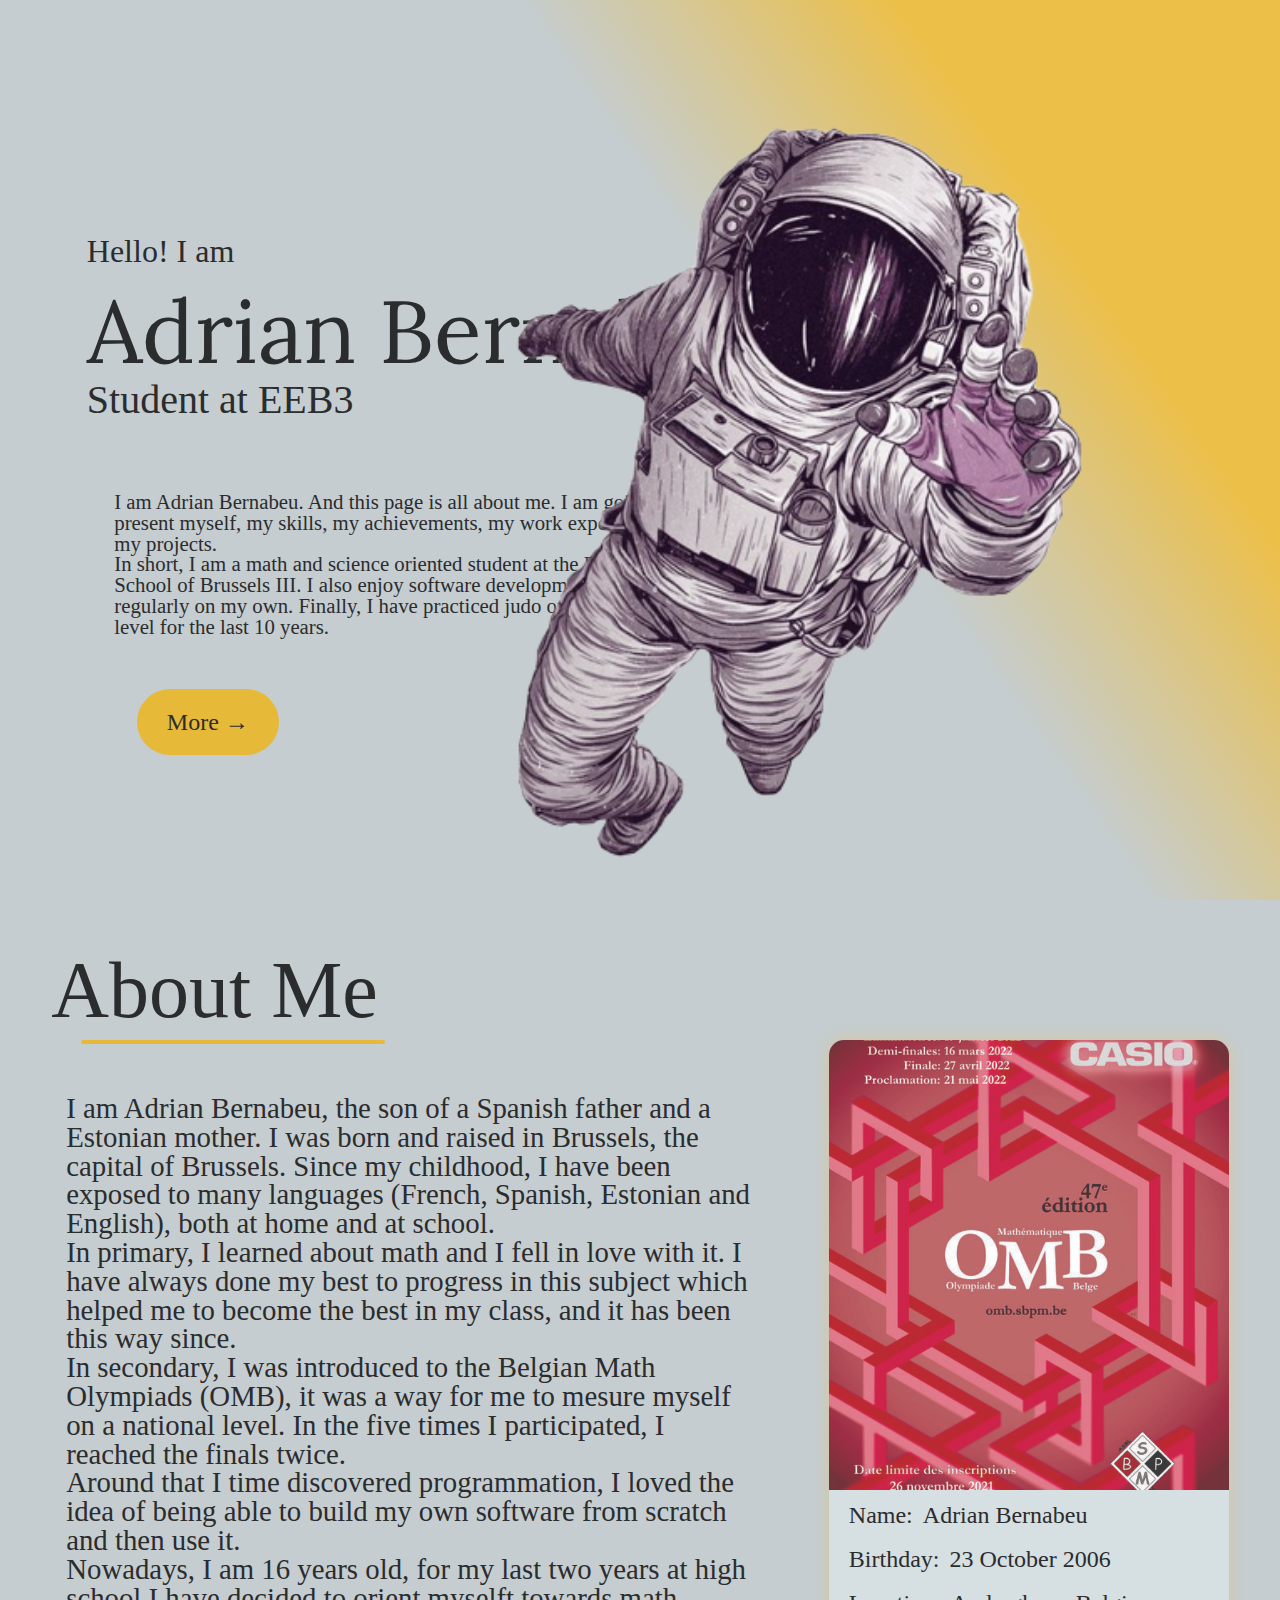
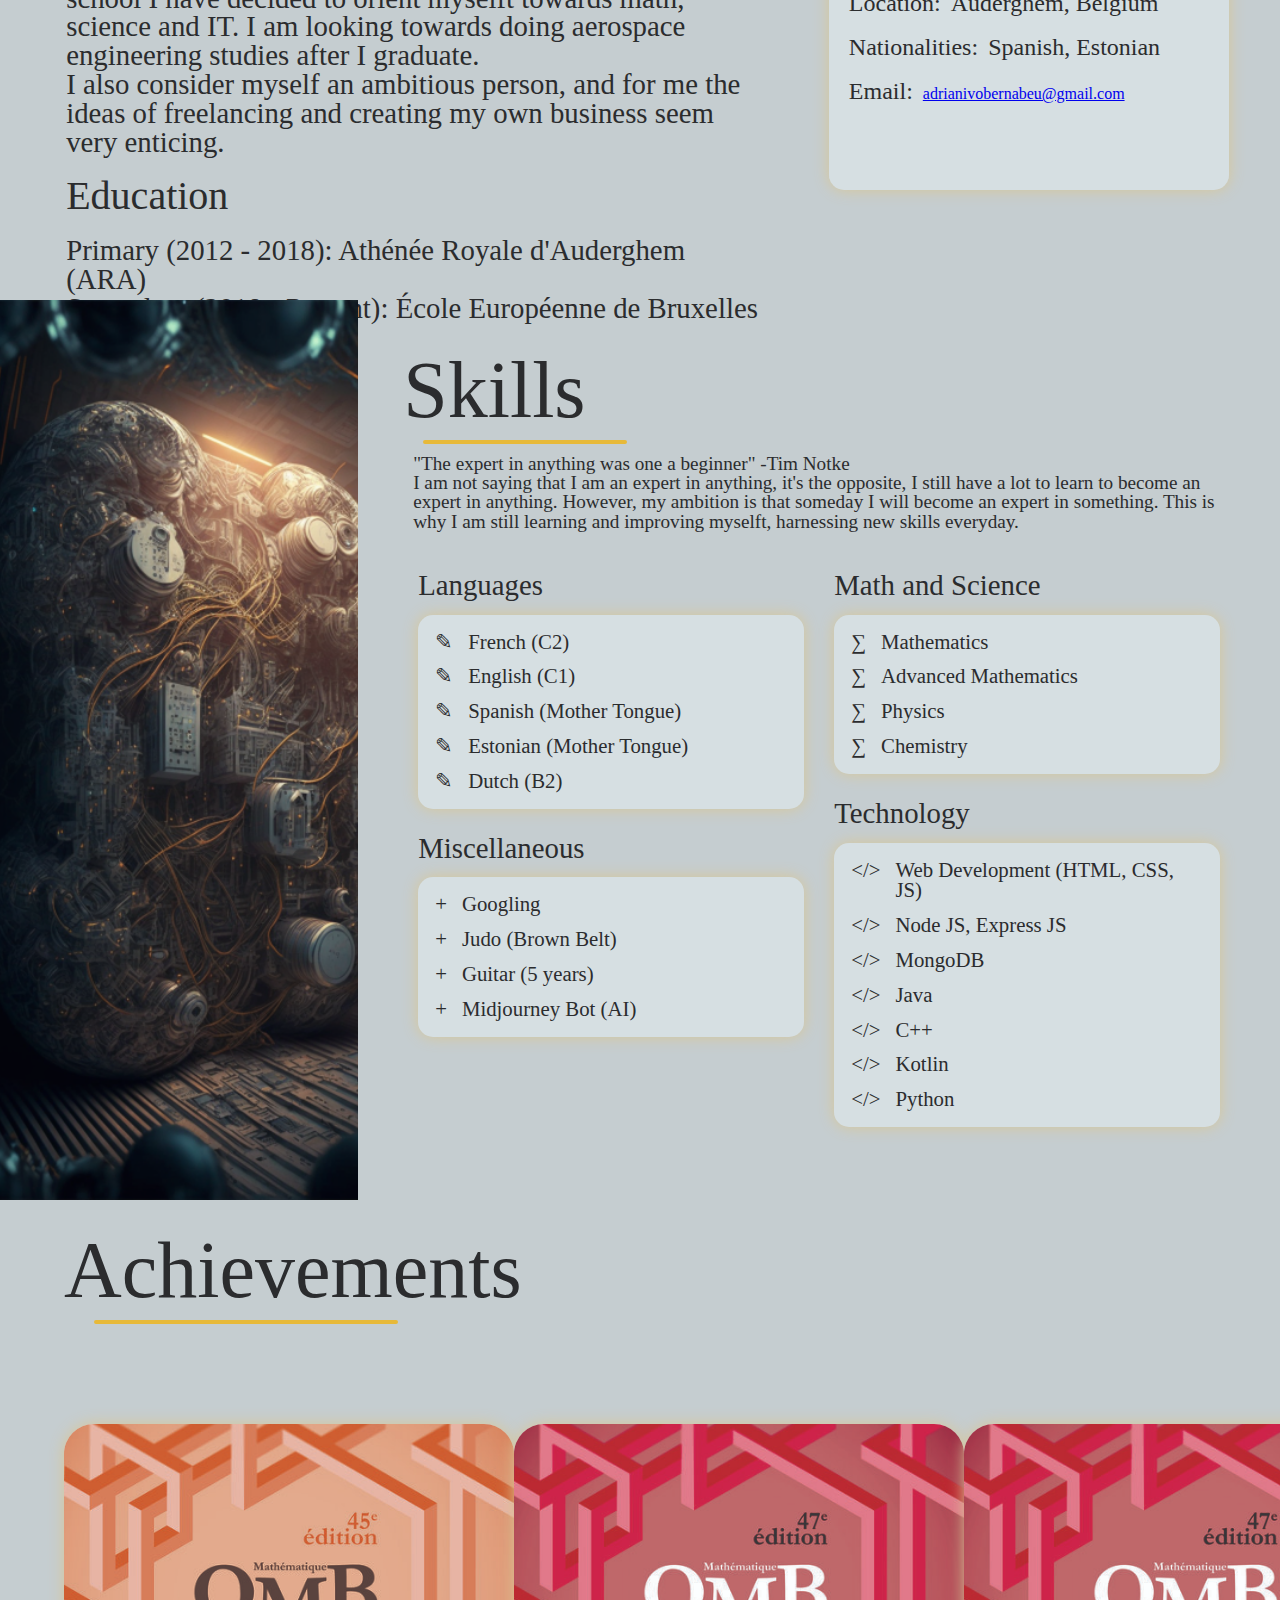
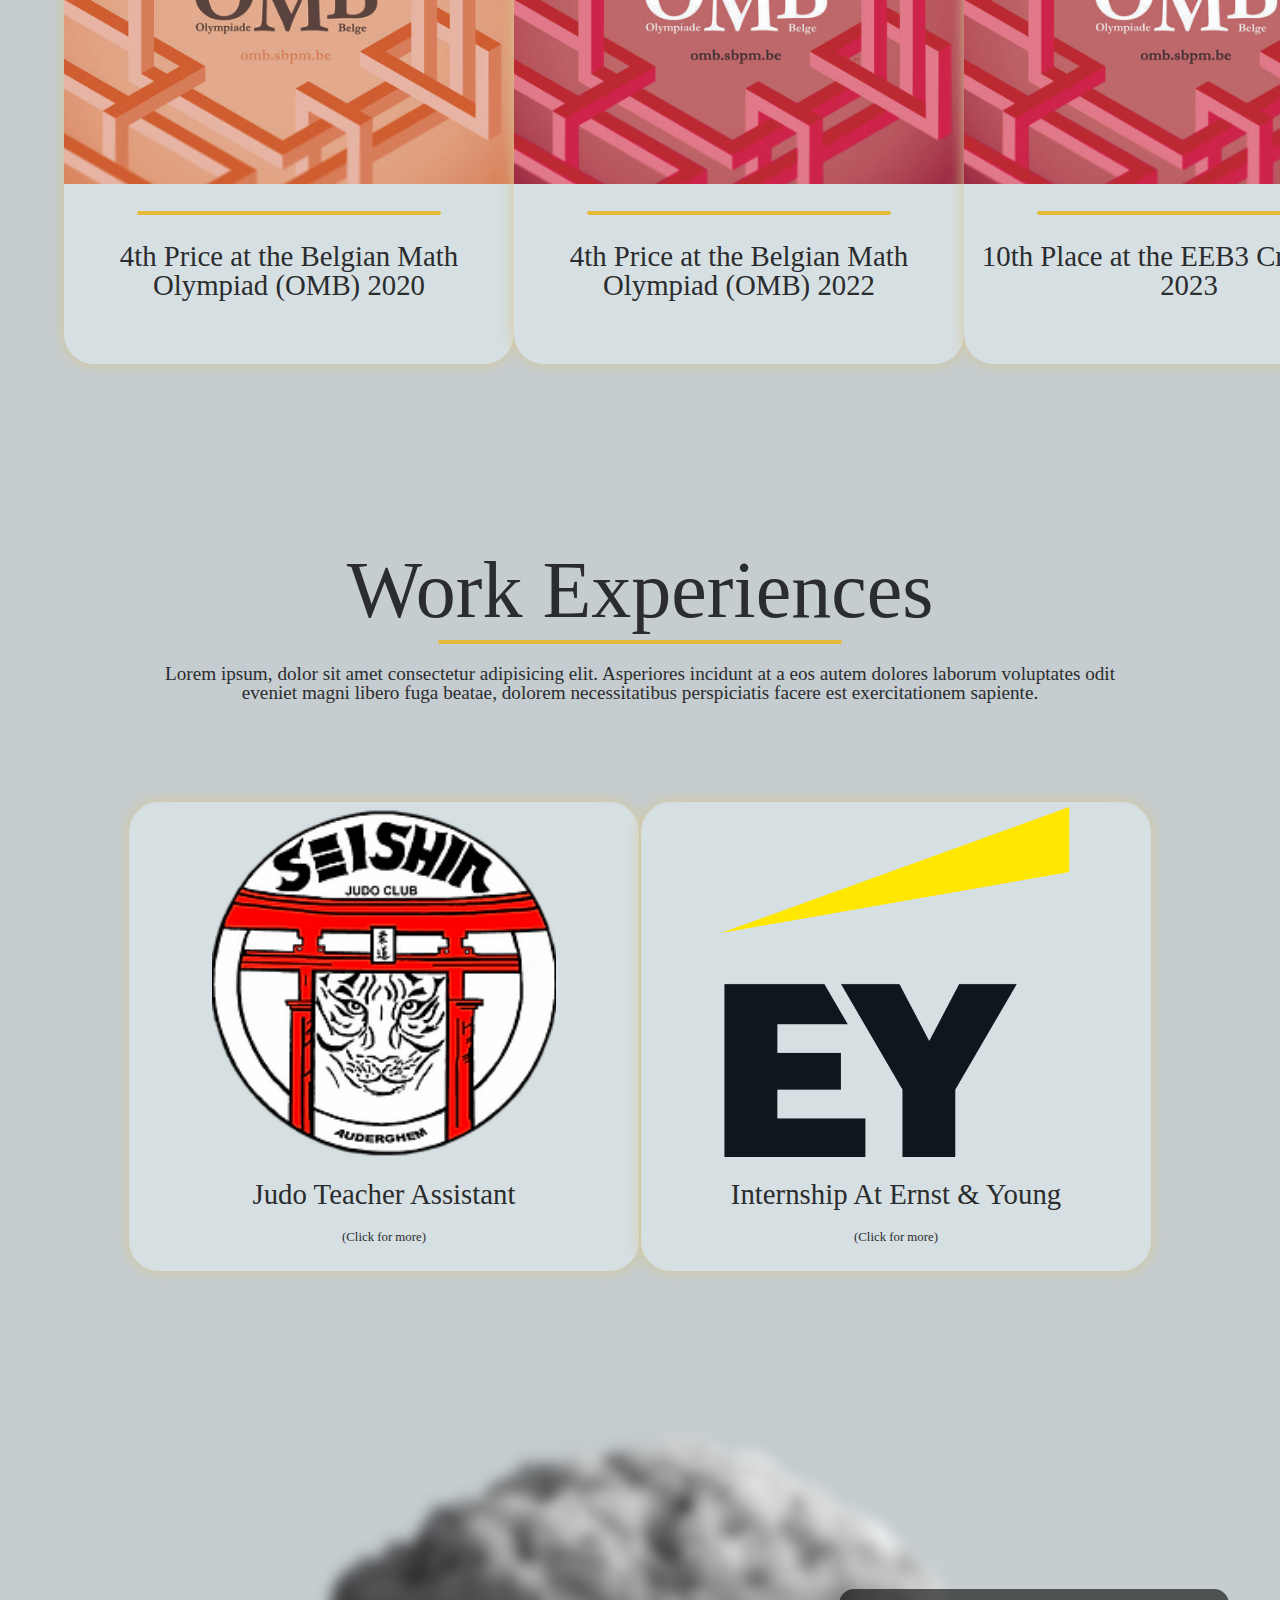
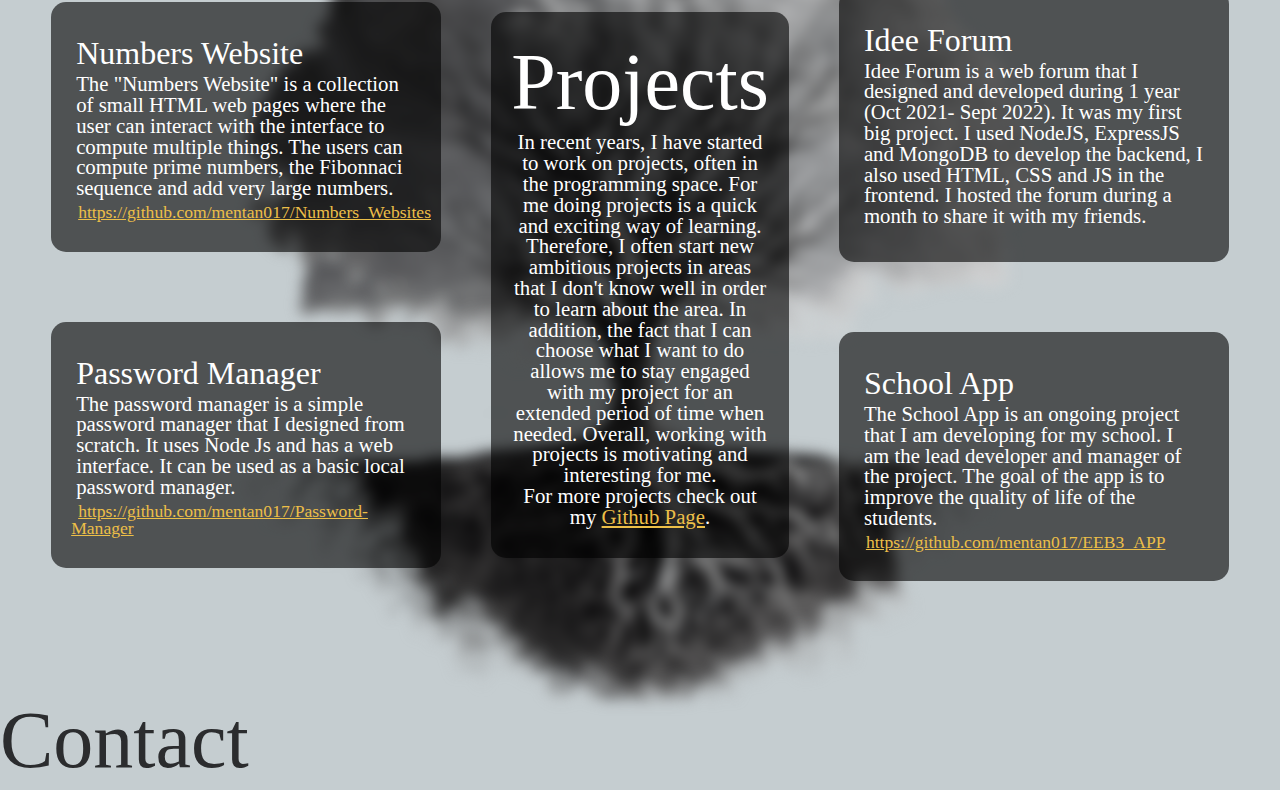
==== Adrian_Bernabeu/index.html @ e22601bd "Added Adrian Bernabeu" ====
<!DOCTYPE html>
<html lang="en">
<head>
    <meta charset="UTF-8">
    <meta http-equiv="X-UA-Compatible" content="IE=edge">
    <meta name="viewport" content="width=device-width, initial-scale=1.0">
    <link rel="stylesheet" href="reset.css">
    <link rel="stylesheet" href="style.css">
    <link rel="stylesheet" href="https://fonts.googleapis.com/css2?Alegreya:ital@1&family=Lora:ital,wght@1,500;1,600&display=swap">
    <script type="text/javascript" src="script.js" defer></script>
    <title>Adrian Bernabeu | Personal Website | Curriculum Vitae</title>
</head>
<body>
    <section id="frontpage">
        <div id="frontpage-text">
            <h4>Hello! I am</h3>
            <h1>Adrian Bernabeu</h1>
            <h3>Student at EEB3</h3>
            <div id="about">
                <p>I am Adrian Bernabeu. And this page is all about me. I am going to present myself, my skills, my achievements, my work experience, and my projects.</p>
                <p>In short, I am a math and science oriented student at the European School of Brussels III. I also enjoy software development that I practice regularly on my own. Finally, I have practiced judo on a competitive level for the last 10 years.</p>
            </div>
            <a id="more-btn"><b>More &rarr;</b></a>
        </div>
        <div id="frontpage-img-container">
            <!--<img id="frontpage-img" src="./Images/Person_Picture.png">-->
            <img id="frontpage-img" src="./Images/4ad68f39ae7c09dfa9116654fea1877e-removebg-preview.png">
        </div>
    </section>
    <section id="about-me">
        <div id="about-me-content">
            <h2><b>About Me</b></h2>
            <div class="breakline" style="width: 300px; margin-left: 30px;"></div>
            <p id="about-me-text">I am Adrian Bernabeu, the son of a Spanish father and a Estonian mother. I was born and raised in Brussels, the capital of Brussels. Since my childhood, I have been exposed to many languages (French, Spanish, Estonian and English), both at home and at school.<br>In primary, I learned about math and I fell in love with it. I have always done my best to progress in this subject which helped me to become the best in my class, and it has been this way since.<br>In secondary, I was introduced to the Belgian Math Olympiads (OMB), it was a way for me to mesure myself on a national level. In the five times I participated, I reached the finals twice.<br>Around that I time discovered programmation, I loved the idea of being able to build my own software from scratch and then use it.<br>Nowadays, I am 16 years old, for my last two years at high school I have decided to orient myselft towards math, science and IT. I am looking towards doing aerospace engineering studies after I graduate.<br>I also consider myself an ambitious person, and for me the ideas of freelancing and creating my own business seem very enticing.</p>
            <h3><b>Education</b></h3>
            <p id="education-text">Primary (2012 - 2018): <a target="_blank" href="https://www.arauderghem.be/" style="text-decoration: none; color: #2b2c2e;">Athénée Royale d'Auderghem (ARA)</a><br>Secondary (2018 - Present): <a target="_blank" href="https://www.eeb3.eu/en/" style="text-decoration: none; color: #2b2c2e;">École Européenne de Bruxelles III (EEB3)</a></p>
        </div>
        <div id="about-me-flashcard">
            <div id="about-me-img-container">
                <img id="about-me-img" alt="Portrait of Random Person" src="Images/OMB2022.jpg">
            </div>
            <div id="about-me-info">
                <div><p>Name: </p><p>Adrian Bernabeu</p></div>
                <div><p>Birthday: </p><p>23 October 2006</p></div>
                <div><p>Location: </p><p>Auderghem, Belgium</p></div>
                <div><p>Nationalities: </p><p>Spanish, Estonian</p></div>     
                <div><p>Email: </p><p><a style="font-size: 1rem;" href="mailto: adrianivobernabeu@gmail.com">adrianivobernabeu@gmail.com</a></p></div>           
            </div>
        </div>
    </section>
    <section id="skills">
        <div id="skills-img-container">
            <img id="skills-img" alt="Representation of Math, Science and Technology by Midjourney Bot" src="./Images/Skills.png">
        </div>
        <div id="skills-content">
            <div id="skills-header-container">
                <div id="skills-title-container">
                    <h2><b>Skills</b></h2>
                </div>
                <div class="breakline" style="width: 200px; margin-left: 20px;"></div>
                <div id="skills-description-container">
                    <p><i>"The expert in anything was one a beginner"</i> -Tim Notke<br>I am not saying that I am an expert in anything, it's the opposite, I still have a lot to learn to become an expert in anything. However, my ambition is that someday I will become an expert in something. This is why I am still learning and improving myselft, harnessing new skills everyday.</p>
                </div>
                <div id="skills-container">
                    <div id="skills-left">
                        <div class="skills-group">
                            <h3>Languages</h3>
                            <div class="skills-elements-container">
                                <div class="skill-element">
                                    <span class="icon">&#9998</span>
                                    <p class="skill-text">French (C2)</p>
                                </div>
                                <div class="skill-element">
                                    <span class="icon">&#9998</span>
                                    <p class="skill-text">English (C1)</p>
                                </div>
                                <div class="skill-element">
                                    <span class="icon">&#9998</span>
                                    <p class="skill-text">Spanish (Mother Tongue)</p>
                                </div>
                                <div class="skill-element">
                                    <span class="icon">&#9998</span>
                                    <p class="skill-text">Estonian (Mother Tongue)</p>
                                </div>
                                <div class="skill-element">
                                    <span class="icon">&#9998</span>
                                    <p class="skill-text">Dutch (B2)</p>
                                </div>
                            </div>
                        </div>
                        <div class="skills-group">
                            <h3>Miscellaneous</h3>
                            <div class="skills-elements-container">
                                <div class="skill-element">
                                    <span class="icon">+</span>
                                    <p class="skill-text">Googling</p>
                                </div>
                                <div class="skill-element">
                                    <span class="icon">+</span>
                                    <p class="skill-text">Judo (Brown Belt)</p>
                                </div>
                                <div class="skill-element">
                                    <span class="icon">+</span>
                                    <p class="skill-text">Guitar (5 years)</p>
                                </div>
                                <div class="skill-element">
                                    <span class="icon">+</span>
                                    <p class="skill-text">Midjourney Bot (AI)</p>
                                </div>
                            </div>
                        </div>
                    </div>
                    <div id="skills-right">
                        <div class="skills-group">
                            <h3>Math and Science</h3>
                            <div class="skills-elements-container">
                                <div class="skill-element">
                                    <span class="icon">&#8721</span>
                                    <p class="skill-text">Mathematics</p>
                                </div>
                                <div class="skill-element">
                                    <span class="icon">&#8721</span>
                                    <p class="skill-text">Advanced Mathematics</p>
                                </div>
                                <div class="skill-element">
                                    <span class="icon">&#8721</span>
                                    <p class="skill-text">Physics</p>
                                </div>
                                <div class="skill-element">
                                    <span class="icon">&#8721</span>
                                    <p class="skill-text">Chemistry</p>
                                </div>
                            </div>
                        </div>
                        <div class="skills-group">
                            <h3>Technology</h3>
                            <div class="skills-elements-container">
                                <div class="skill-element">
                                    <span class="icon">&#60;&#47;&#62;</span>
                                    <p class="skill-text">Web Development (HTML, CSS, JS)</p>
                                </div>
                                <div class="skill-element">
                                    <span class="icon">&#60;&#47;&#62;</span>
                                    <p class="skill-text">Node JS, Express JS</p>
                                </div>
                                <div class="skill-element">
                                    <span class="icon">&#60;&#47;&#62;</span>
                                    <p class="skill-text">MongoDB</p>
                                </div>
                                <div class="skill-element">
                                    <span class="icon">&#60;&#47;&#62;</span>
                                    <p class="skill-text">Java</p>
                                </div>
                                <div class="skill-element">
                                    <span class="icon">&#60;&#47;&#62;</span>
                                    <p class="skill-text">C++</p>
                                </div>
                                <div class="skill-element">
                                    <span class="icon">&#60;&#47;&#62;</span>
                                    <p class="skill-text">Kotlin</p>
                                </div>
                                <div class="skill-element">
                                    <span class="icon">&#60;&#47;&#62;</span>
                                    <p class="skill-text">Python</p>
                                </div>
                            </div>
                        </div>
                    </div>
                </div>
            </div>
        </div>
    </section>
    <section id="achievements">
        <h2><b>Achievements</b></h2>
        <div class="breakline" style="width: 300px; margin-left: 30px;"></div>
        <p></p>
        <div id="achievements-container">
            <div class="achievement">
                <div class="achievement-img-container">
                    <img class="achievement-img" alt="Poster of the 2020 OMB" src="./Images/OMB2020.jpg">
                </div>
                <div class="achievement-description">
                    <div class="breakline" style="width: 300px; margin: 3vh auto;"></div>
                    <p>4th Price at the Belgian Math Olympiad (OMB) 2020</p>
                </div>
            </div>
            <div class="achievement">
                <div class="achievement-img-container">
                    <img class="achievement-img" alt="Poster of the 2022 OMB" src="./Images/OMB2022.jpg">
                </div>
                <div class="achievement-description">
                    <div class="breakline" style="width: 300px; margin: 3vh auto;"></div>
                    <p>4th Price at the Belgian Math Olympiad (OMB) 2022</p>
                </div>
            </div>
            <div class="achievement">
                <div class="achievement-img-container">
                    <img class="achievement-img" alt="Poster of the 2022 OMB" src="./Images/OMB2022.jpg">
                </div>
                <div class="achievement-description">
                    <div class="breakline" style="width: 300px; margin: 3vh auto;"></div>
                    <p>10th Place at the EEB3 Cross 2022-2023</p>
                </div>
            </div>
        </div>
    </section>
    <section id="experience">
        <div class="placeholder" style="height: 50px;"></div>
        <h2><b>Work Experiences</b></h2>
        <div class="breakline" style="width: 400px; margin: auto;"></div>
        <p>Lorem ipsum, dolor sit amet consectetur adipisicing elit. Asperiores incidunt at a eos autem dolores laborum voluptates odit eveniet magni libero fuga beatae, dolorem necessitatibus perspiciatis facere est exercitationem sapiente.</p>
        <div id="experiences-container">
            <div class="experience" id="judo-experience">
                <div class="experience-img-container">
                    <img alt="Logo of the Seishin Judo Club" class="experience-img" src="./Images/seishin (1).png">
                </div>
                <div class="experience-text">
                    <p>Judo Teacher Assistant</p>
                    <p style="font-size: 0.8rem !important; padding: 2px;">(Click for more)</p>
                </div>
            </div>
            <div class="experience" id="EY-experience">
                <div class="experience-img-container">
                    <img alt="Logo of Ernst & Young" class="experience-img" src="./Images/EY_logo_2019.svg.png">
                </div>
                <div class="experience-text">
                    <p>Internship At Ernst & Young</p>
                    <p style="font-size: 0.8rem !important; padding: 2px;">(Click for more)</p>
                </div>
            </div>
        </div>
    </section>
    <section id="projects">
        <div id="projects-img"></div>
        <div id="projects-content-container">
            <div id="projects-content">
                <div id="project-left">
                    <div class="project-element">
                        <h4>Numbers Website</h4>
                        <p>The "Numbers Website" is a collection of small HTML web pages where the user can interact with the interface to compute multiple things. The users can compute prime numbers, the Fibonnaci sequence and add very large numbers.</p>
                        <a href="https://github.com/mentan017/Numbers_Websites" target="_blank" style="color: #ecbf48;">https://github.com/mentan017/Numbers_Websites</a>
                    </div>
                    <div class="project-element">
                        <h4>Password Manager</h4>
                        <p>The password manager is a simple password manager that I designed from scratch. It uses Node Js and has a web interface. It can be used as a basic local password manager.</p>
                        <a href="https://github.com/mentan017/Password-Manager" target="_blank" style="color: #ecbf48;">https://github.com/mentan017/Password-Manager</a>
                    </div>
                </div>
                <div id="projects-center">
                    <h2><b>Projects</b></h2>
                    <p>In recent years, I have started to work on projects, often in the programming space. For me doing projects is a quick and exciting way of learning. Therefore, I often start new ambitious projects in areas that I don't know well in order to learn about the area. In addition, the fact that I can choose what I want to do allows me to stay engaged with my project for an extended period of time when needed. Overall, working with projects is motivating and interesting for me.<br>For more projects check out my <a href="https://github.com/mentan017" target="_blank" style="color: #ecbf48;">Github Page</a>.</p>
                </div>
                <div id="project-right">
                    <div class="project-element">
                        <h4>Idee Forum</h4>
                        <p>Idee Forum is a web forum that I designed and developed during 1 year (Oct 2021- Sept 2022). It was my first big project. I used NodeJS, ExpressJS and MongoDB to develop the backend, I also used HTML, CSS and JS in the frontend. I hosted the forum during a month to share it with my friends.</p>
                    </div>
                    <div class="project-element">
                        <h4>School App</h4>
                        <p>The School App is an ongoing project that I am developing for my school. I am the lead developer and manager of the project. The goal of the app is to improve the quality of life of the students.</p>
                        <a href="https://github.com/mentan017/EEB3_APP" target="_blank" style="color: #ecbf48;">https://github.com/mentan017/EEB3_APP</a>
                    </div>
                </div>
            </div>
        </div>
        <!--
            EEB3 App
            Forum
            Github
            ...
        -->
    </section>
    <section id="contact">
        <h2>Contact</h2>
    </section>
</body>
</html>
---- Adrian_Bernabeu/style.css ----
/* Colors
#c5cdd0 light gray
#ecbf48 yellow
#2b2c2e dark gray
*/

body{
    background-color: #c5cdd0;
    color: #2b2c2e
}
.breakline{
    height: 0;
    border: #e7b939 2px solid;
    border-radius: 5px;
}
#frontpage{
    background-image: linear-gradient(235deg, #ecbf48 0%, #ecbf48 20%, #c5cdd0 40%);
    height: 100vh;
    display: flex;
    font-family: "Alegreya", serif;
}
#frontpage-img-container{
    position: absolute;
    right: 50px;
    bottom: 0;
}
#frontpage-img{
    height: 90vh;
}
#frontpage-text{
    margin: 6%;
    margin-top: 25vh;
    width: max-content;
}
#frontpage-text h1{
    font-size: 5.5rem;
    font-family: "Lora", serif;
    padding: 10px;
    padding-bottom: 5px;
}
#frontpage-text h4{
    font-size: 2rem;
    padding: 10px;
}
#frontpage-text h3{
    font-size: 2.5rem;
    padding-left: 10px;
}
#about{
    margin: 8vh calc(48% - 300px);
    max-width: 600px;
    font-size: 1.3rem;
}
#more-btn{
    width: max-content;
    background-color: #e7b939;
    font-size: 1.5rem;
    text-decoration: none;
    color: #2b2c2e;
    padding: 20px 30px;
    border-radius: calc(1.5rem + 10px);
    margin: 60px;
    cursor: pointer;
}
#about-me{
    height: 100vh;
    display: flex;
    padding: 50px 4%;
}
#about-me-text, #education-text{
    font-size: 1.8rem;
    margin: 50px 70px 50px 15px;
}
#about-me-content{
    width: 80%;
}
#about-me-content h3{
    font-size: 2.5rem;
    margin: -30px 15px;
}
#about-me-flashcard{
    height: calc(50vh + 300px);
    width: 20%;
    min-width: 400px;
    margin: 10vh 0;
    background-color: #d6dfe2;
    border-radius: 15px;
    box-shadow: 0 0 15px #d8c797;
}
#about-me-img{
    width: 100%;
    height: 50vh;
    border-radius: 15px 15px 0 0;
    object-fit: cover;
}
#about-me-info div{
    display: flex;
    padding: 10px;
    font-size: 1.5rem;
}
#about-me-info p{
    padding-left: 10px;
}
#skills{
    height: 100vh;
    display: flex;
}
#skills-img-container{
    width: 28%;
}
#skills-img{
    height: 100vh;
    width: 100%;
    object-fit: cover;
}
#skills-content{
    margin: 50px 3.5%;
    width: 65%;
}
h2{
    font-size: 5rem;
    margin-bottom: 10px;
}
#skills-description-container p, #achievements p{
    font-size: 1.2rem;
    margin: 10px;
}
#skills-container{
    display: flex;
}
#skills-left, #skills-right{
    width: 50%;
    margin: 30px 15px;
}
.skills-group h3{
    font-size: 1.8rem;
}
.skills-group{
    margin-bottom: 25px;
}
.skills-elements-container{
    background-color: #d6dfe2;
    font-size: 1.3rem;
    margin-top: 15px;
    padding: 10px;
    border-radius: 15px;
    box-shadow: 0 0 15px #d8c797;
}
.skill-element{
    display: flex;
    padding: 7px;
}
.icon{
    margin-right: 15px;
}
#achievements{
    width: 90%;
    height: 100vh;
    margin: auto;
}
#achievements h2{
    padding: 30px 0 0 0;
}
#achievements-container{
    display: flex;
    margin-top: 100px;
}
.achievement{
    background-color: #d6dfe2;
    height: 60vh;
    width: 450px;
    border-radius: 30px;
    margin: auto;
    box-shadow: 0 0 15px #d8c797;
}
.achievement-img-container{
    height: 40vh;
}
.achievement-img{
    height: 40vh;
    width: 450px;
    object-fit: cover;
    border-radius: 30px 30px 0 0;
}
.achievement-description p{
    text-align: center;
    font-size: 1.8rem !important;
}
#experience{
    text-align: center;
    height: 100vh;
    width: 80%;
    margin: auto;
}
#experience h2{
    padding: 30px auto 15px auto;
}
#experience p{
    font-size: 1.2rem;
    margin: 20px;
}
#experiences-container{
    display: flex;
    width: 100%;
    margin-top: 100px;
}
.experience{
    width: 500px;
    background-color: #d6dfe2;
    padding: 5px;
    border-radius: 30px;
    margin: auto;
    box-shadow: 0 0 15px #d8c797;
    cursor: pointer;
}
.experience-img{
    width: 500px;
    height: 350px;
    object-fit: contain;
}
.experience-text p{
    font-size: 1.8rem !important;
}
#projects{
    height: 100vh; 
}
#projects-img{
    height: 100vh;
    background-image: url("Images/LwOmd5Rg_4x.jpg");
    background-position: center;
    background-size: cover;
    background-repeat: no-repeat;
    filter: blur(7px);
    -webkit-filter: blur(7px);
}
#projects-content-container{
    position: relative;
    z-index: 2;
    transform: translate(0, -100vh);
    width: 100%;
    height: 100vh;
    text-align: center;
}
#projects-content{
    display: flex;
    align-items: center;
    justify-content: center;
    height: 100vh;
}
#projects-content p{
    font-size: 1.3rem;
}
#projects-center{
    background-color: rgb(0, 0, 0);
    background-color: rgba(0, 0, 0, 0.6);
    color: white;
    width: 600px;
    height: max-content;
    padding: 30px 20px;
    border-radius: 15px;
    margin: 70px auto 0 auto;
}
#project-left, #project-right{
    padding: 50px;
}
#project-left{
    padding-left: 5%;
}
#project-right{
    padding-right: 5%;
}
.project-element{
    background-color: rgb(0, 0, 0);
    background-color: rgba(0, 0, 0, 0.6);
    color: white;
    text-align: left;
    width: 350px;
    height: max-content;
    padding: 30px 20px;
    border-radius: 15px;
    margin: 70px auto 0 auto;
}
.project-element h4{
    font-size: 2rem;
    margin: 5px;
}
.project-element p{
    margin: 5px;
}
.project-element a{
    font-size: 1.1rem;
    margin-left: 7px;
}
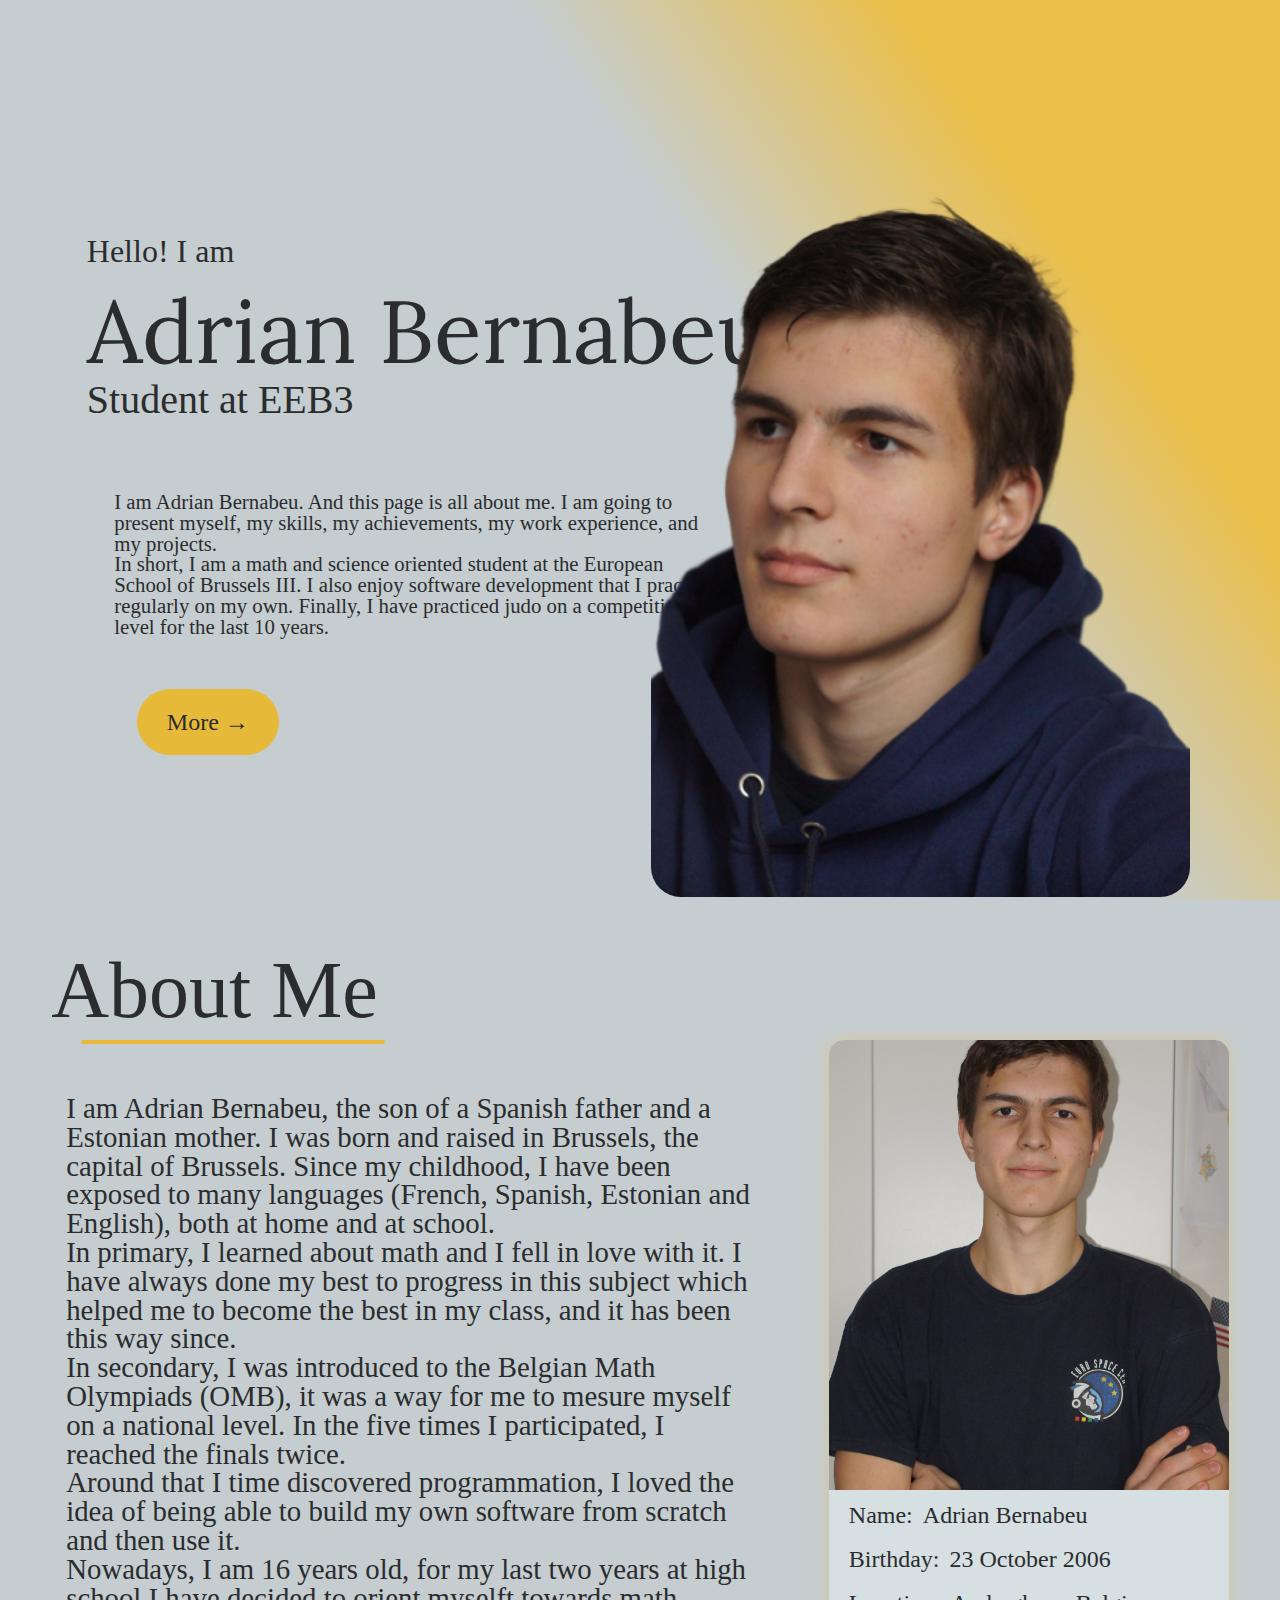
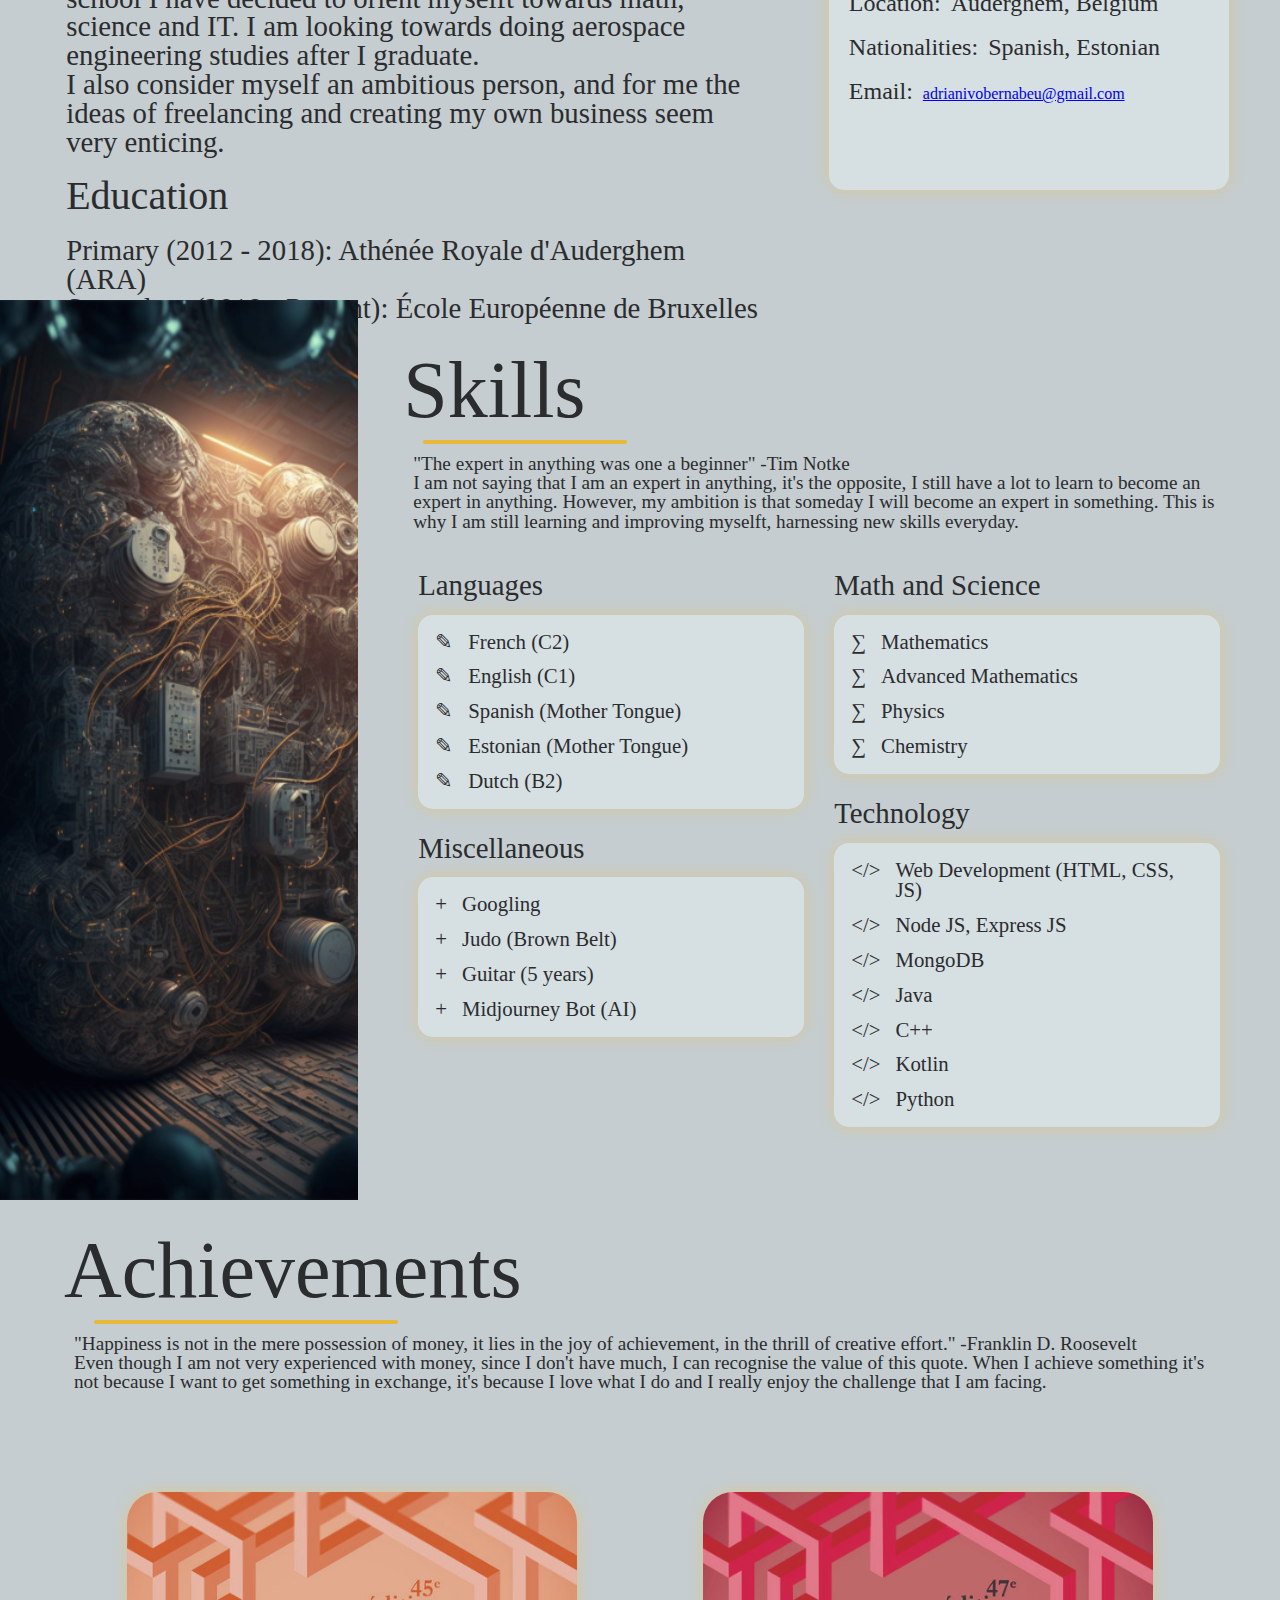
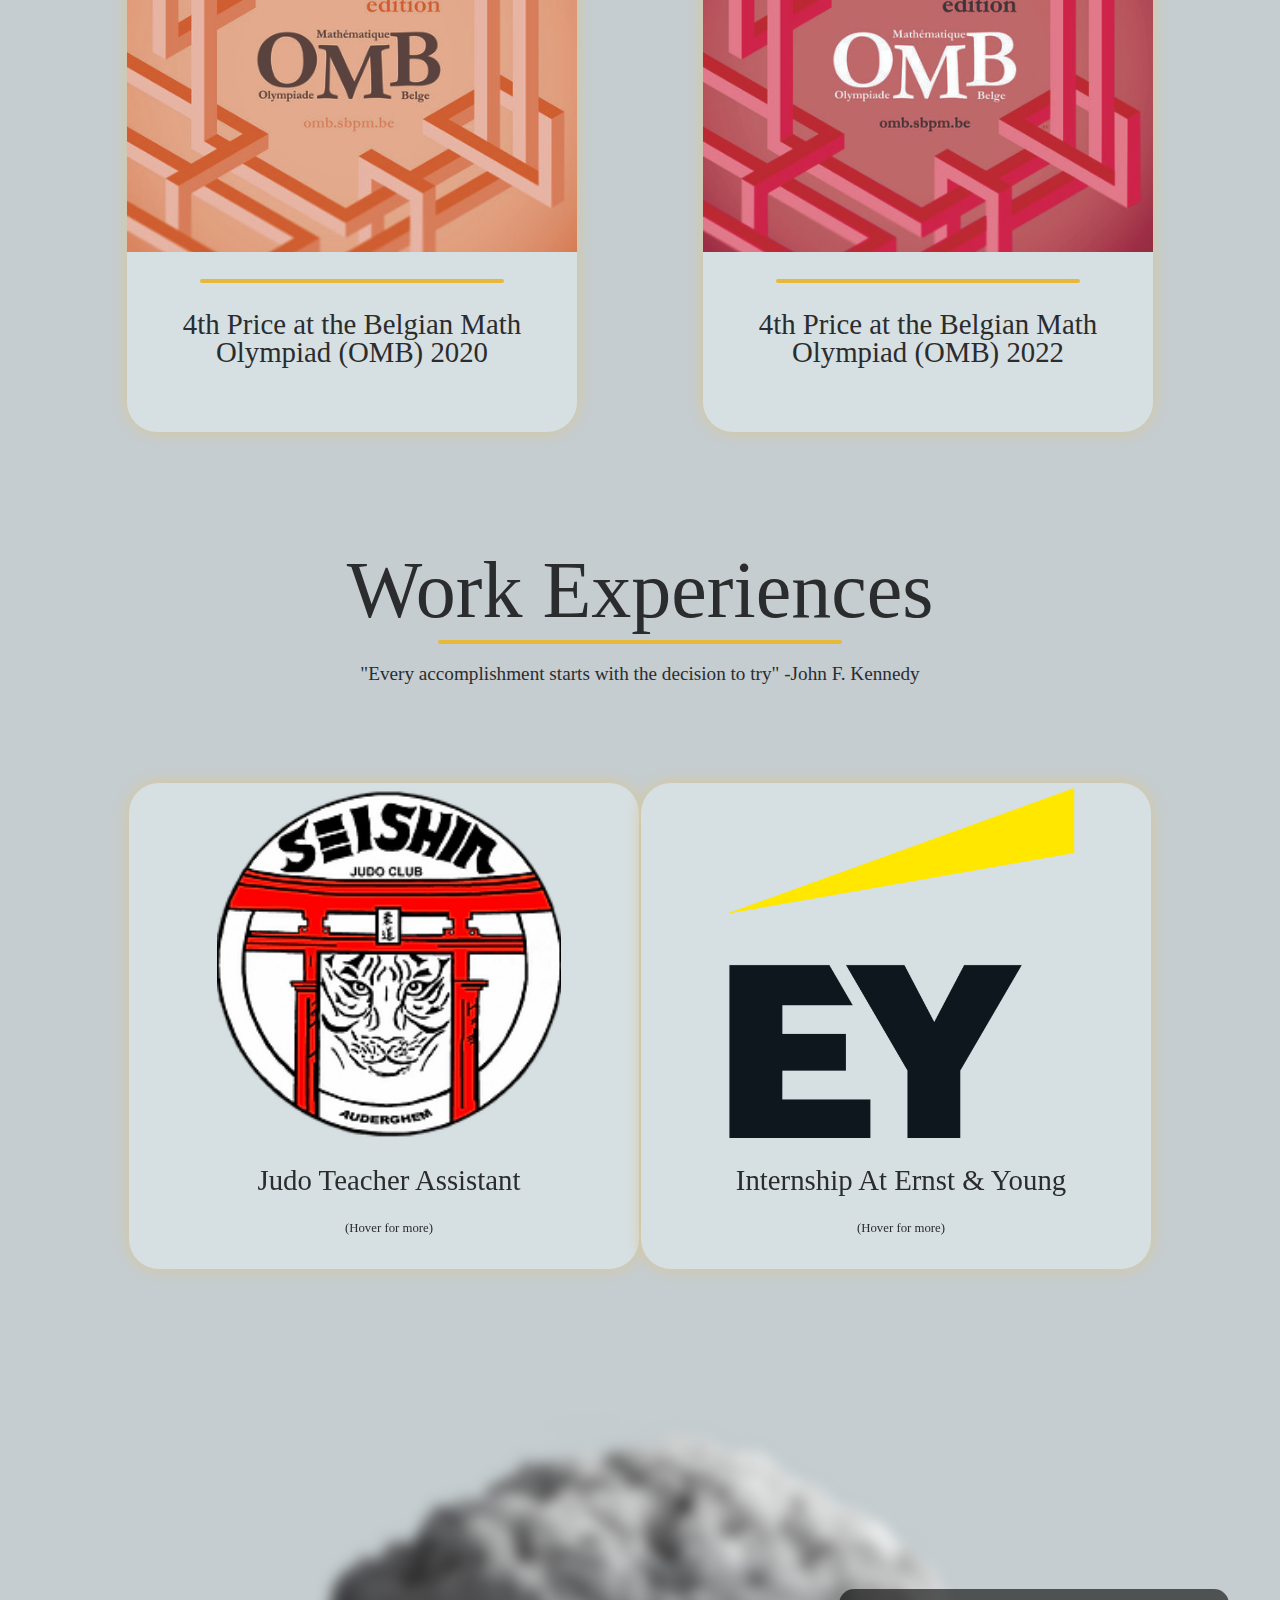
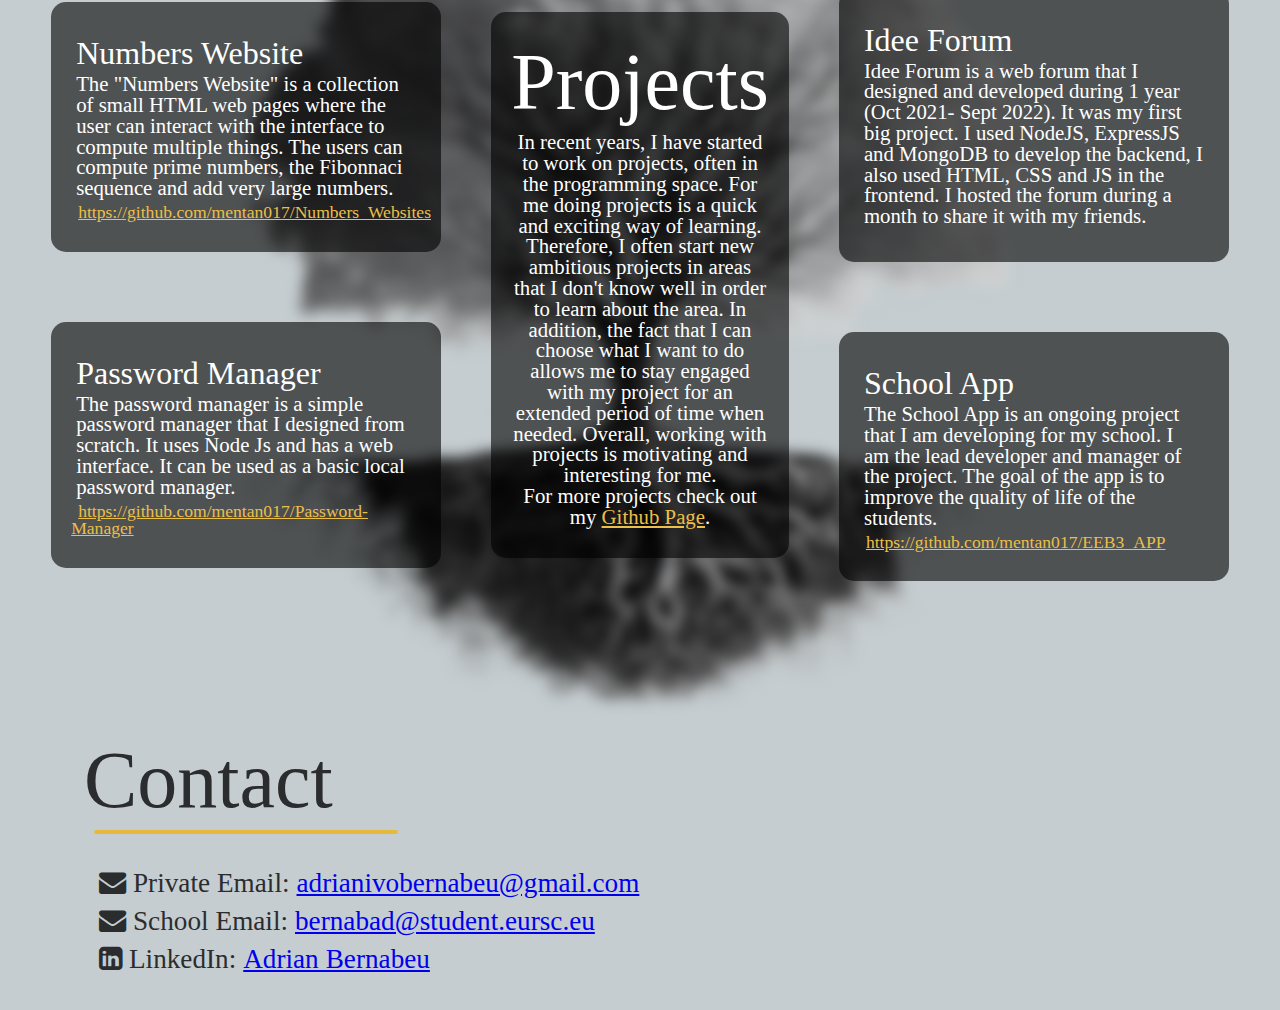
==== commit 271d7f7e: "Updated/Finished Adrian Bernabeu" ====
--- a/Adrian_Bernabeu/index.html
+++ b/Adrian_Bernabeu/index.html
@@ -7,6 +7,7 @@
     <link rel="stylesheet" href="reset.css">
     <link rel="stylesheet" href="style.css">
     <link rel="stylesheet" href="https://fonts.googleapis.com/css2?Alegreya:ital@1&family=Lora:ital,wght@1,500;1,600&display=swap">
+    <link rel="stylesheet" href="https://cdnjs.cloudflare.com/ajax/libs/font-awesome/4.7.0/css/font-awesome.min.css">
     <script type="text/javascript" src="script.js" defer></script>
     <title>Adrian Bernabeu | Personal Website | Curriculum Vitae</title>
 </head>
@@ -23,8 +24,7 @@
             <a id="more-btn"><b>More &rarr;</b></a>
         </div>
         <div id="frontpage-img-container">
-            <!--<img id="frontpage-img" src="./Images/Person_Picture.png">-->
-            <img id="frontpage-img" src="./Images/4ad68f39ae7c09dfa9116654fea1877e-removebg-preview.png">
+            <img id="frontpage-img" alt="Picture of Adrian Bernabeu" src="./Images/Adrian_Bernabeu_Frontpage.png">
         </div>
     </section>
     <section id="about-me">
@@ -37,7 +37,7 @@
         </div>
         <div id="about-me-flashcard">
             <div id="about-me-img-container">
-                <img id="about-me-img" alt="Portrait of Random Person" src="Images/OMB2022.jpg">
+                <img id="about-me-img" alt="Picture of Adrian Bernabeu" src="./Images/Adrian_Bernabeu_About_Me.JPG">
             </div>
             <div id="about-me-info">
                 <div><p>Name: </p><p>Adrian Bernabeu</p></div>
@@ -173,7 +173,7 @@
     <section id="achievements">
         <h2><b>Achievements</b></h2>
         <div class="breakline" style="width: 300px; margin-left: 30px;"></div>
-        <p></p>
+        <p><i>"Happiness is not in the mere possession of money, it lies in the joy of achievement, in the thrill of creative effort."</i> -Franklin D. Roosevelt<br>Even though I am not very experienced with money, since I don't have much, I can recognise the value of this quote. When I achieve something it's not because I want to get something in exchange, it's because I love what I do and I really enjoy the challenge that I am facing.</p>
         <div id="achievements-container">
             <div class="achievement">
                 <div class="achievement-img-container">
@@ -193,39 +193,45 @@
                     <p>4th Price at the Belgian Math Olympiad (OMB) 2022</p>
                 </div>
             </div>
-            <div class="achievement">
-                <div class="achievement-img-container">
-                    <img class="achievement-img" alt="Poster of the 2022 OMB" src="./Images/OMB2022.jpg">
-                </div>
-                <div class="achievement-description">
-                    <div class="breakline" style="width: 300px; margin: 3vh auto;"></div>
-                    <p>10th Place at the EEB3 Cross 2022-2023</p>
-                </div>
-            </div>
         </div>
     </section>
     <section id="experience">
         <div class="placeholder" style="height: 50px;"></div>
         <h2><b>Work Experiences</b></h2>
         <div class="breakline" style="width: 400px; margin: auto;"></div>
-        <p>Lorem ipsum, dolor sit amet consectetur adipisicing elit. Asperiores incidunt at a eos autem dolores laborum voluptates odit eveniet magni libero fuga beatae, dolorem necessitatibus perspiciatis facere est exercitationem sapiente.</p>
+        <p><i>"Every accomplishment starts with the decision to try"</i> -John F. Kennedy</p>
         <div id="experiences-container">
-            <div class="experience" id="judo-experience">
-                <div class="experience-img-container">
-                    <img alt="Logo of the Seishin Judo Club" class="experience-img" src="./Images/seishin (1).png">
-                </div>
-                <div class="experience-text">
-                    <p>Judo Teacher Assistant</p>
-                    <p style="font-size: 0.8rem !important; padding: 2px;">(Click for more)</p>
-                </div>
-            </div>
-            <div class="experience" id="EY-experience">
-                <div class="experience-img-container">
-                    <img alt="Logo of Ernst & Young" class="experience-img" src="./Images/EY_logo_2019.svg.png">
-                </div>
-                <div class="experience-text">
-                    <p>Internship At Ernst & Young</p>
-                    <p style="font-size: 0.8rem !important; padding: 2px;">(Click for more)</p>
+            <div class="experience-card-container">
+                <div class="experience-card">
+                    <div class="experience-card-front">
+                        <div class="experience-img-container">
+                            <img alt="Logo of the Seishin Judo Club" class="experience-img" src="./Images/seishin (1).png">
+                        </div>
+                        <p>Judo Teacher Assistant</p>
+                        <p style="font-size: 0.8rem !important; padding: 2px;">(Hover for more)</p>
+                    </div>
+                    <div class="experience-card-back">
+                        <p style="font-size: 2rem;">2021 - Present</p>
+                        <p>Help my coach giving judo classes to younger judokas, with ages ranging from 3 to 12 years old.</p>
+                        <p>Occasionnaly give class to younger judokas without the supervision of the coach.</p>
+                    </div>
+                </div>
+            </div>
+            <div class="experience-card-container">
+                <div class="experience-card">
+                    <div class="experience-card-front">
+                        <div class="experience-img-container">
+                            <img alt="Logo of the Seishin Judo Club" class="experience-img" src="./Images/EY_logo_2019.svg.png">
+                        </div>
+                        <p>Internship At Ernst & Young</p>
+                        <p style="font-size: 0.8rem !important; padding: 2px;">(Hover for more)</p>
+                    </div>
+                    <div class="experience-card-back">
+                        <p style="font-size: 2rem;">June 2022</p>
+                        <p>Performed an internship at Ernst & Young during one week.</p>
+                        <p>Learned about entrepreneurship and business funding.</p>
+                        <p>Learned about consulting in a big company</p>
+                    </div>
                 </div>
             </div>
         </div>
@@ -263,15 +269,21 @@
                 </div>
             </div>
         </div>
-        <!--
-            EEB3 App
-            Forum
-            Github
-            ...
-        -->
     </section>
     <section id="contact">
         <h2>Contact</h2>
+        <div class="breakline" style="width: 300px; margin-left: 30px;"></div>
+        <ul id="contacts-list">
+            <div>
+                <li class="fa">&#xf0e0; Private Email: <a style="font-size: 1.7rem;" href="mailto: adrianivobernabeu@gmail.com">adrianivobernabeu@gmail.com</a></li>
+            </div>
+            <div>
+                <li class="fa">&#xf0e0; School Email: <a style="font-size: 1.7rem;" href="mailto: bernabad@student.eursc.eu">bernabad@student.eursc.eu</a></li>
+            </div>
+            <div>
+                <li class="fa">&#xf08c; LinkedIn: <a style="font-size: 1.7rem;" href="https://www.linkedin.com/in/adrian-bernabeu-vaarik-a64b49243">Adrian Bernabeu</a></li>
+            </div>
+        </ul>
     </section>
 </body>
 </html>--- a/Adrian_Bernabeu/style.css
+++ b/Adrian_Bernabeu/style.css
@@ -21,10 +21,11 @@
 }
 #frontpage-img-container{
     position: absolute;
-    right: 50px;
+    right: 90px;
     bottom: 0;
 }
 #frontpage-img{
+    border-radius: 30px;
     height: 90vh;
 }
 #frontpage-text{
@@ -91,6 +92,7 @@
     width: 100%;
     height: 50vh;
     border-radius: 15px 15px 0 0;
+    top: 0px;
     object-fit: cover;
 }
 #about-me-info div{
@@ -204,22 +206,50 @@
     width: 100%;
     margin-top: 100px;
 }
-.experience{
-    width: 500px;
+.experience-card-container{
+    background-color: transparent;
+    width: 510px;
+    height: calc(350px + 1.8rem + 0.8rem + 94px);
+    perspective: 1000px;
+    margin: auto;
+    cursor: pointer;
+}
+.experience-card{
+    position: relative;
+    width: calc(100% - 10px);
+    height: calc(100% - 10px);
     background-color: #d6dfe2;
+    text-align: center;
+    transform-style: preserve-3d;
+    transition: transform 0.6s;
     padding: 5px;
     border-radius: 30px;
-    margin: auto;
     box-shadow: 0 0 15px #d8c797;
-    cursor: pointer;
+}
+.experience-card-container:hover .experience-card{
+    transform: rotateY(180deg);
+}
+.experience-card-front, .experience-card-back{
+    position: absolute;
+    width: 100%;
+    height: 100%;
+    -webkit-backface-visibility: hidden;
+    backface-visibility: hidden;
+}
+.experience-card-back{
+    height: 50%;
+    margin: 25% 0;
+    transform: rotateY(180deg);
 }
 .experience-img{
     width: 500px;
     height: 350px;
     object-fit: contain;
 }
-.experience-text p{
+.experience-card-front p{
     font-size: 1.8rem !important;
+    padding: 10px;
+    margin: 15px !important;
 }
 #projects{
     height: 100vh; 
@@ -290,4 +320,20 @@
 .project-element a{
     font-size: 1.1rem;
     margin-left: 7px;
+}
+#contact{
+    height: 30vh;
+    width: 90%;
+    margin: auto;
+}
+#contact h2{
+    margin: 40px 0 10px 20px;
+}
+#contacts-list{
+    display: block;
+    font-size: 1.7rem;
+    padding: 30px;
+}
+#contacts-list div{
+    padding: 5px;
 }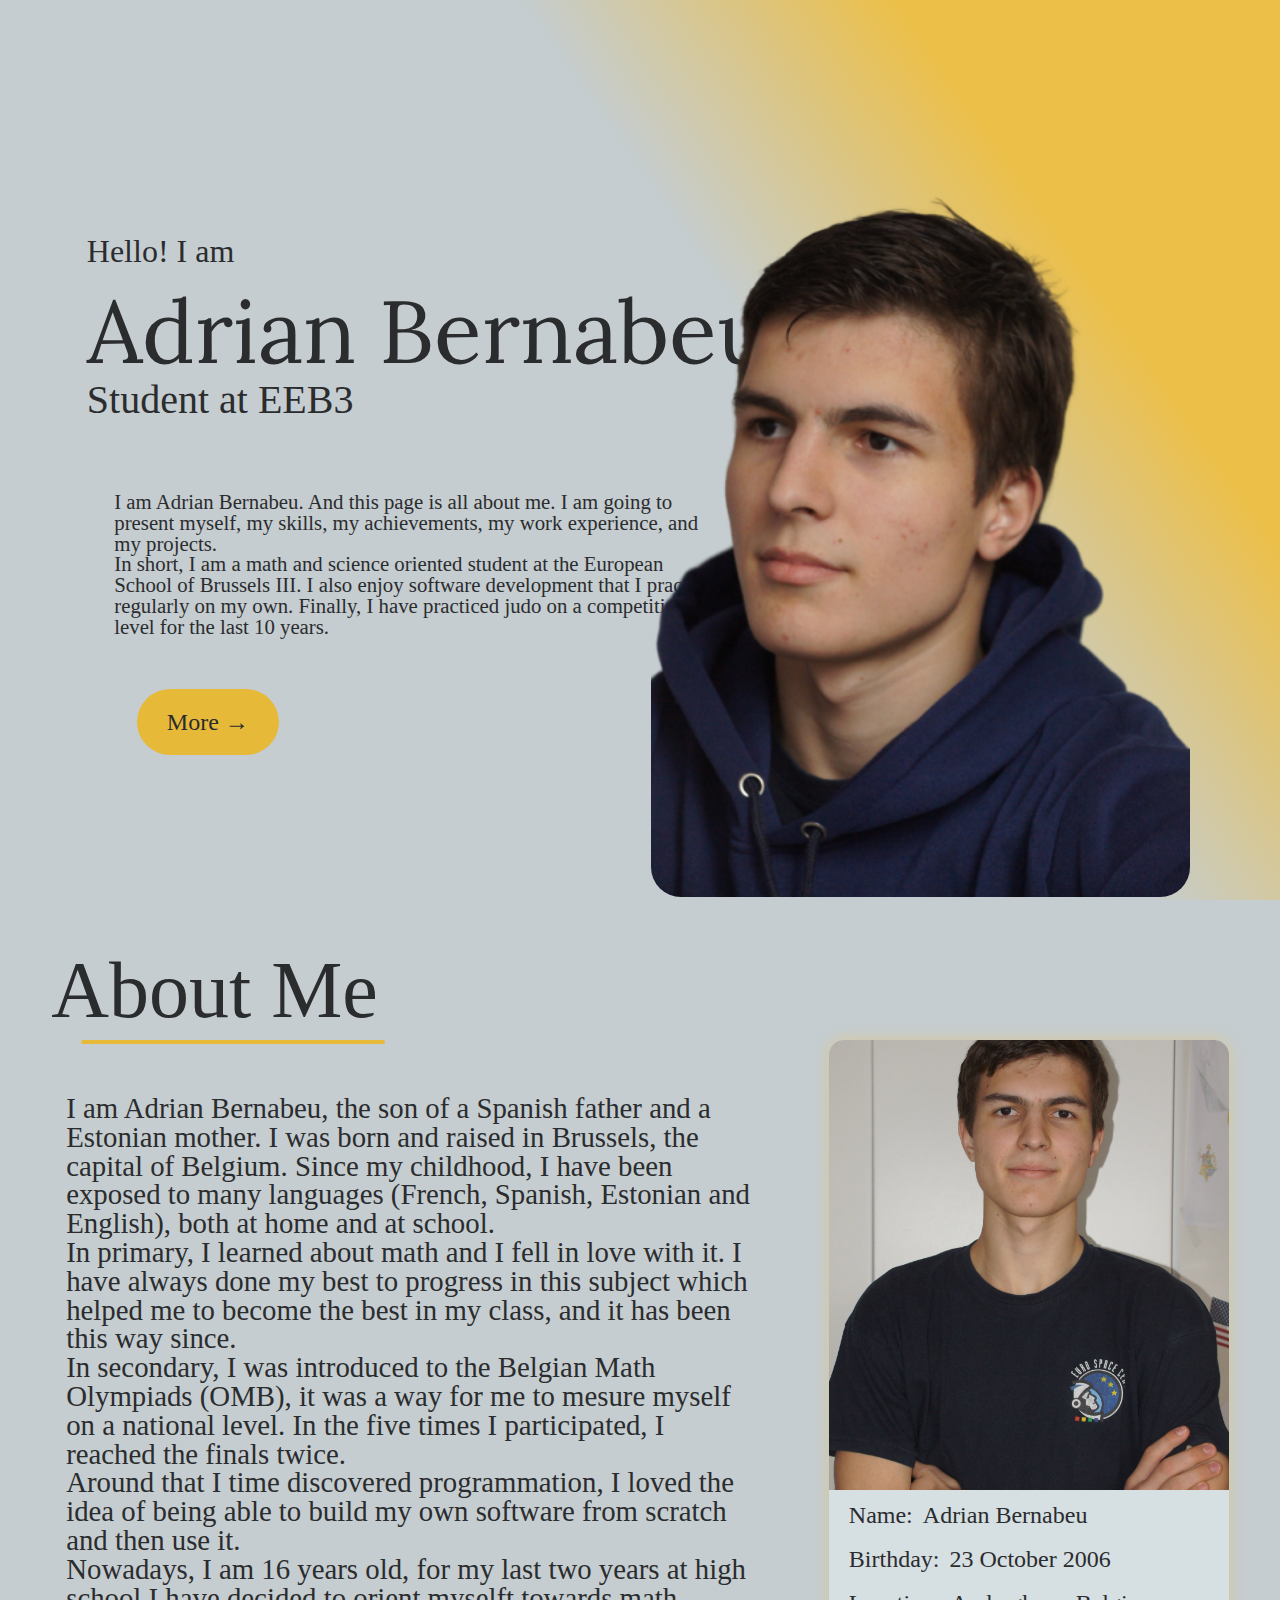
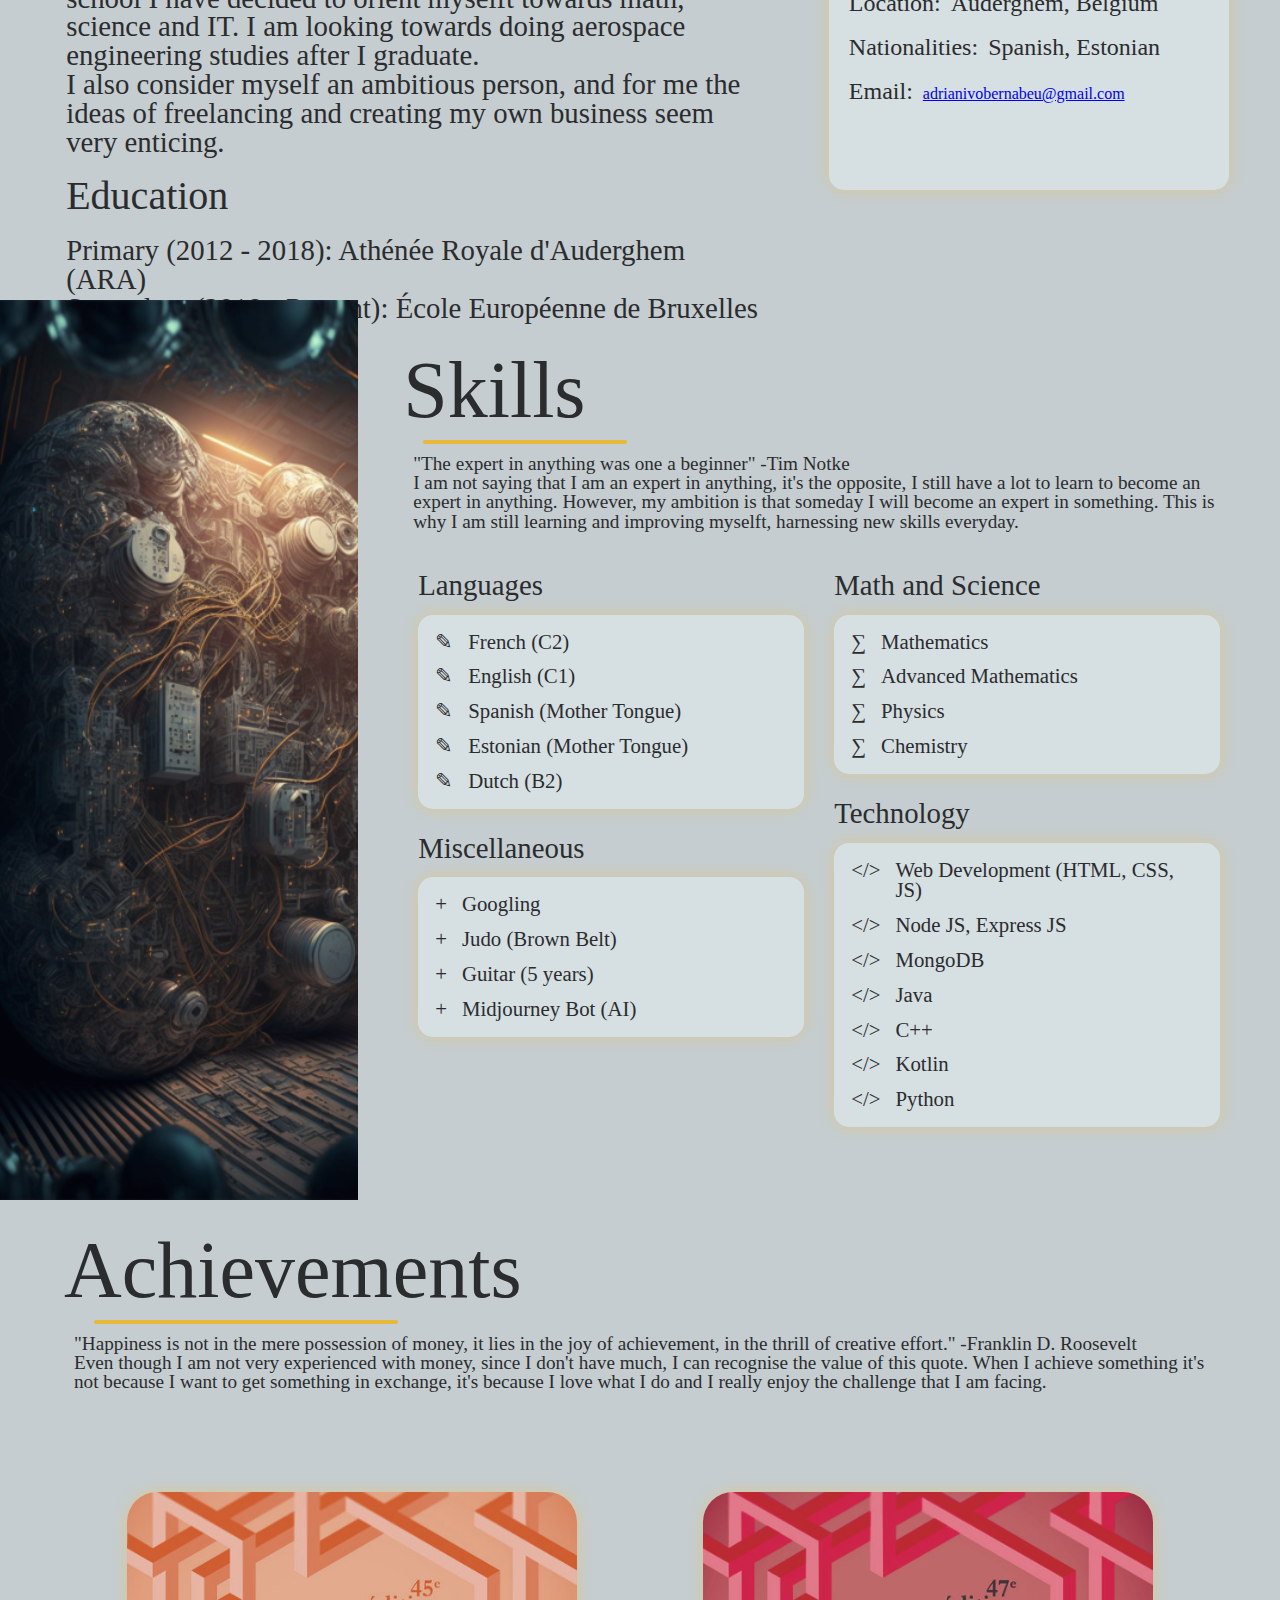
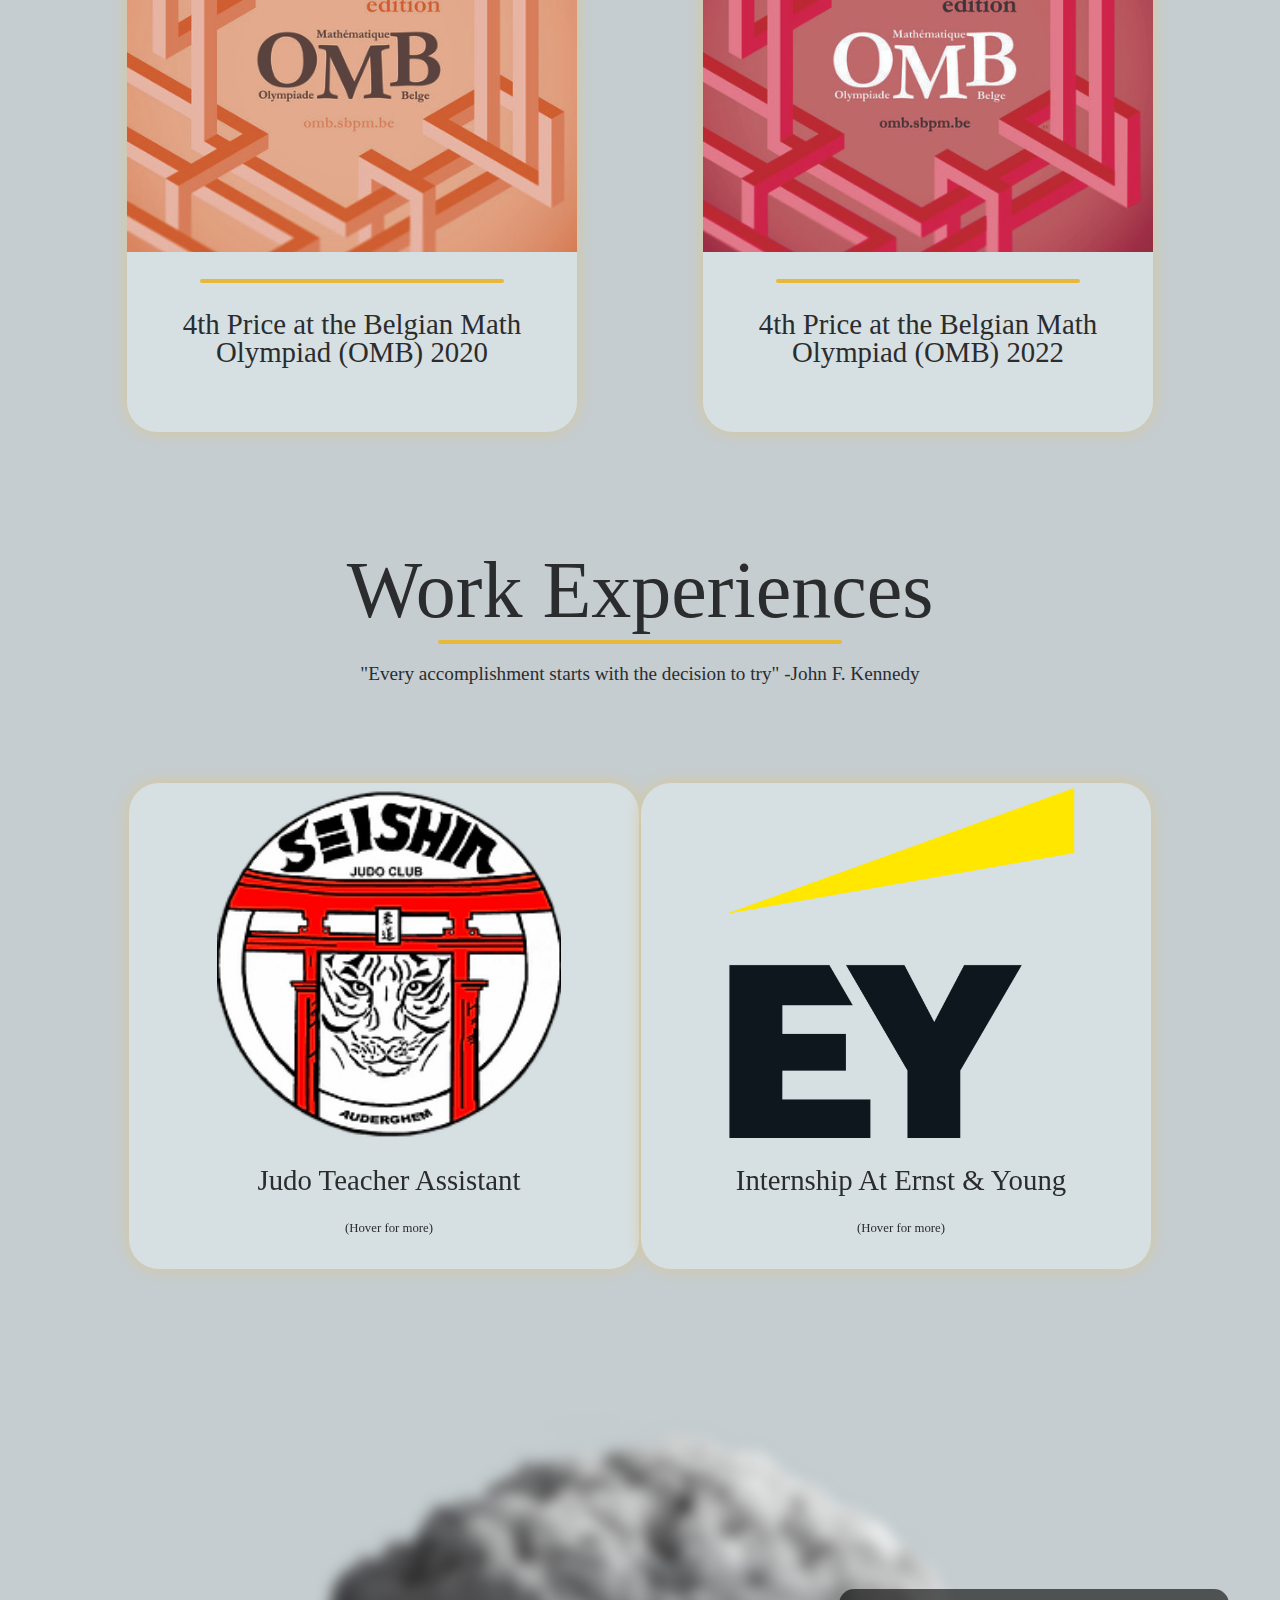
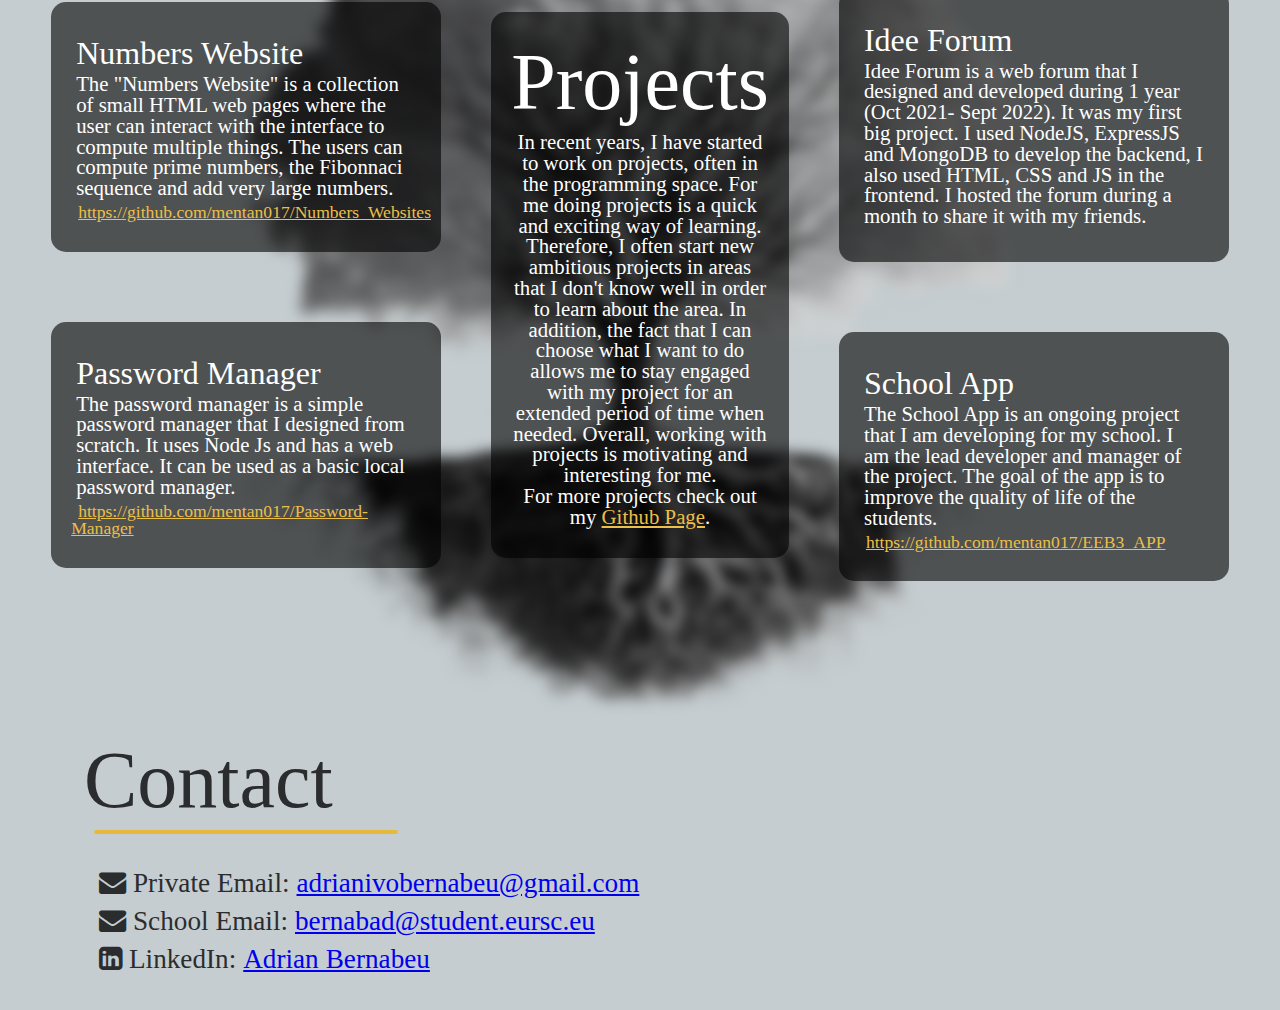
==== commit 51e27383: "Fixed Typo Adrian Bernabeu" ====
--- a/Adrian_Bernabeu/index.html
+++ b/Adrian_Bernabeu/index.html
@@ -31,7 +31,7 @@
         <div id="about-me-content">
             <h2><b>About Me</b></h2>
             <div class="breakline" style="width: 300px; margin-left: 30px;"></div>
-            <p id="about-me-text">I am Adrian Bernabeu, the son of a Spanish father and a Estonian mother. I was born and raised in Brussels, the capital of Brussels. Since my childhood, I have been exposed to many languages (French, Spanish, Estonian and English), both at home and at school.<br>In primary, I learned about math and I fell in love with it. I have always done my best to progress in this subject which helped me to become the best in my class, and it has been this way since.<br>In secondary, I was introduced to the Belgian Math Olympiads (OMB), it was a way for me to mesure myself on a national level. In the five times I participated, I reached the finals twice.<br>Around that I time discovered programmation, I loved the idea of being able to build my own software from scratch and then use it.<br>Nowadays, I am 16 years old, for my last two years at high school I have decided to orient myselft towards math, science and IT. I am looking towards doing aerospace engineering studies after I graduate.<br>I also consider myself an ambitious person, and for me the ideas of freelancing and creating my own business seem very enticing.</p>
+            <p id="about-me-text">I am Adrian Bernabeu, the son of a Spanish father and a Estonian mother. I was born and raised in Brussels, the capital of Belgium. Since my childhood, I have been exposed to many languages (French, Spanish, Estonian and English), both at home and at school.<br>In primary, I learned about math and I fell in love with it. I have always done my best to progress in this subject which helped me to become the best in my class, and it has been this way since.<br>In secondary, I was introduced to the Belgian Math Olympiads (OMB), it was a way for me to mesure myself on a national level. In the five times I participated, I reached the finals twice.<br>Around that I time discovered programmation, I loved the idea of being able to build my own software from scratch and then use it.<br>Nowadays, I am 16 years old, for my last two years at high school I have decided to orient myselft towards math, science and IT. I am looking towards doing aerospace engineering studies after I graduate.<br>I also consider myself an ambitious person, and for me the ideas of freelancing and creating my own business seem very enticing.</p>
             <h3><b>Education</b></h3>
             <p id="education-text">Primary (2012 - 2018): <a target="_blank" href="https://www.arauderghem.be/" style="text-decoration: none; color: #2b2c2e;">Athénée Royale d'Auderghem (ARA)</a><br>Secondary (2018 - Present): <a target="_blank" href="https://www.eeb3.eu/en/" style="text-decoration: none; color: #2b2c2e;">École Européenne de Bruxelles III (EEB3)</a></p>
         </div>
--- a/Adrian_Bernabeu/style.css
+++ b/Adrian_Bernabeu/style.css
@@ -237,8 +237,12 @@
     backface-visibility: hidden;
 }
 .experience-card-back{
+    background-color: #d6dfe2;
     height: 50%;
-    margin: 25% 0;
+    top: 0;
+    right: 0;
+    padding: calc(25% - 10px) 0;
+    border-radius: 30px;
     transform: rotateY(180deg);
 }
 .experience-img{
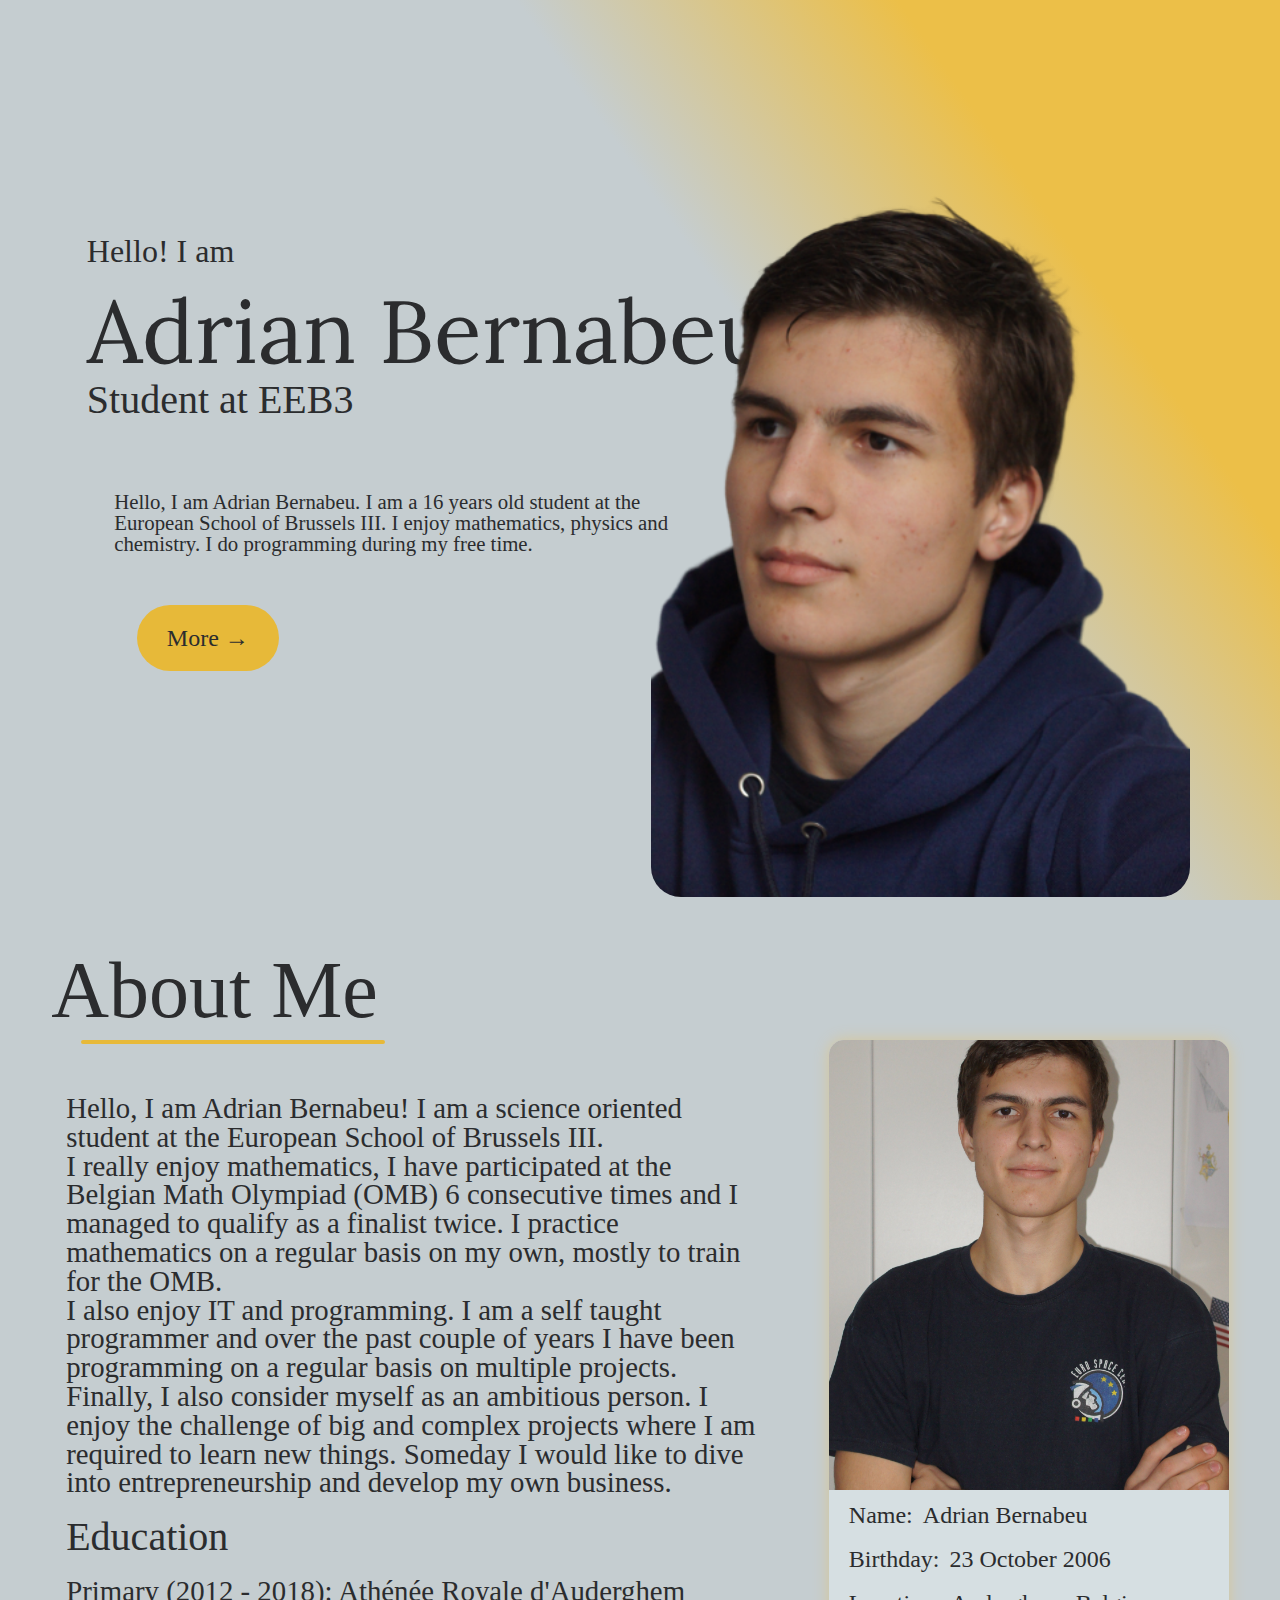
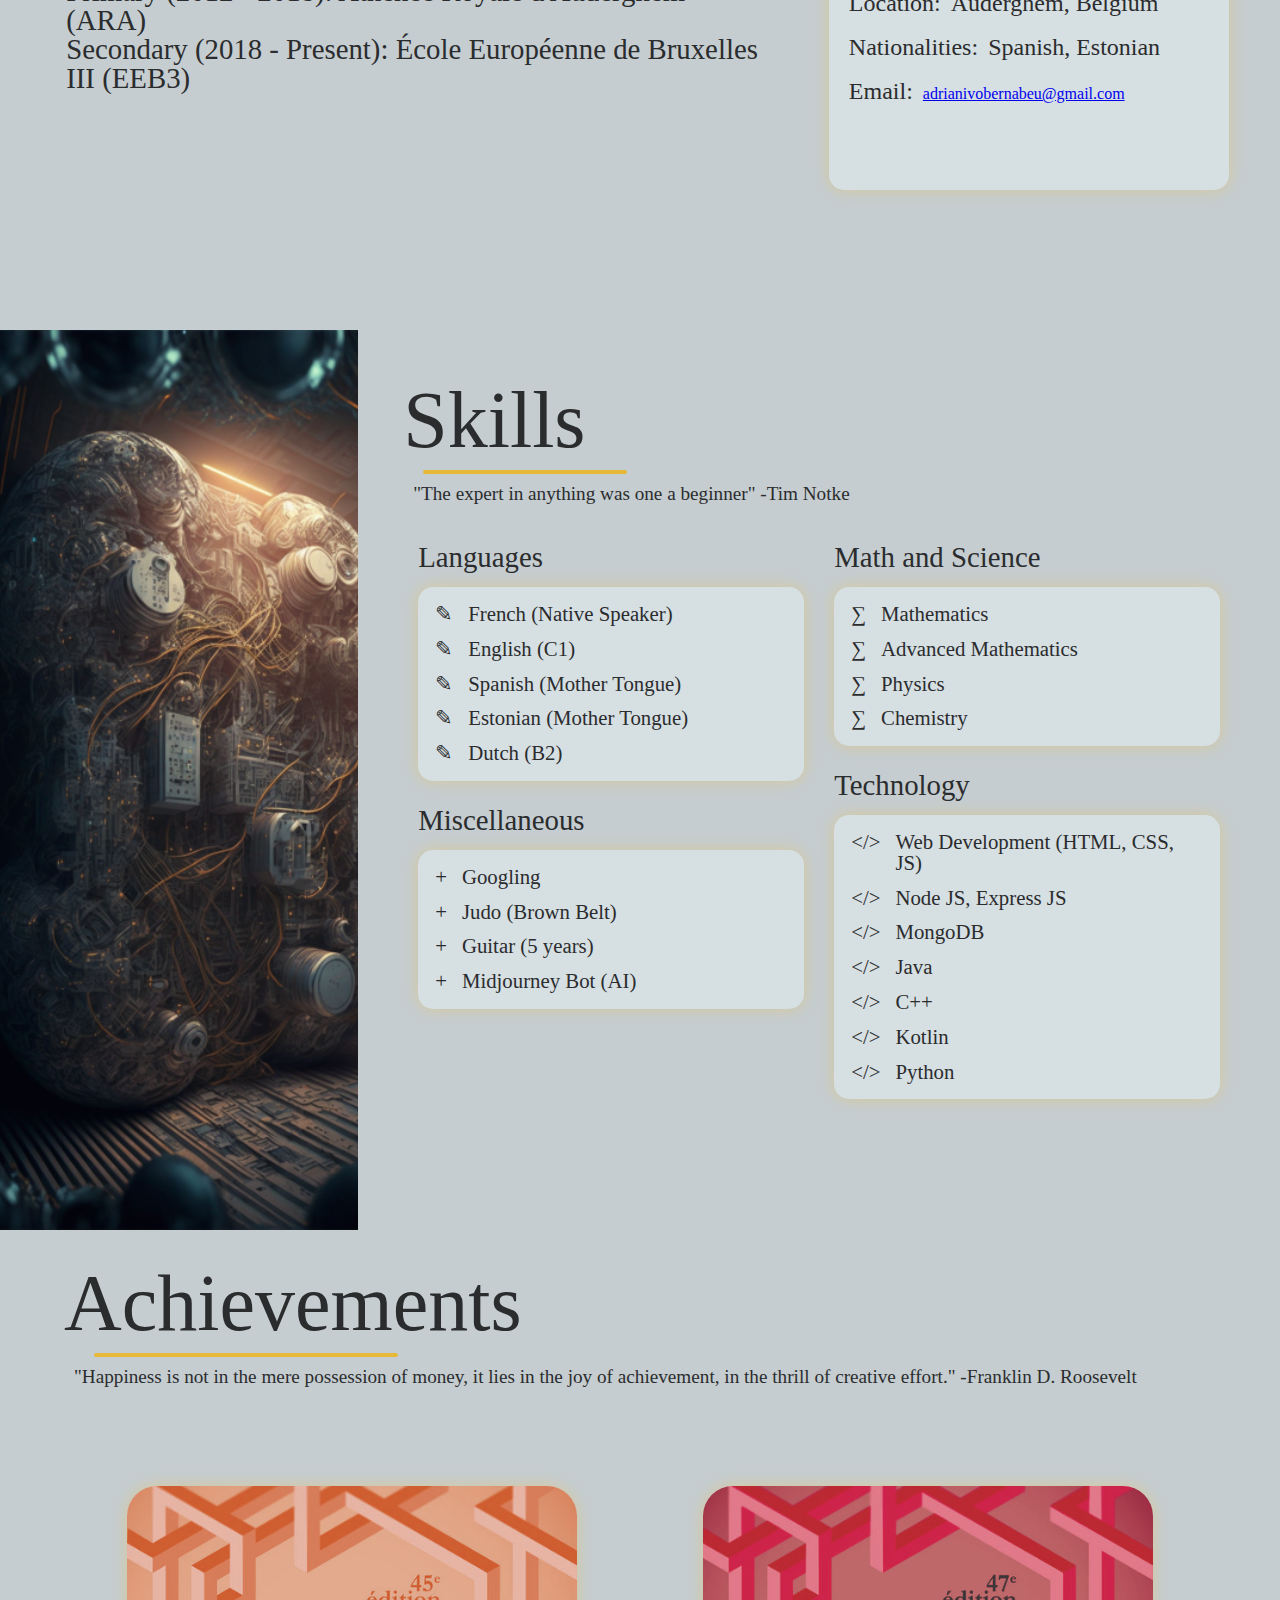
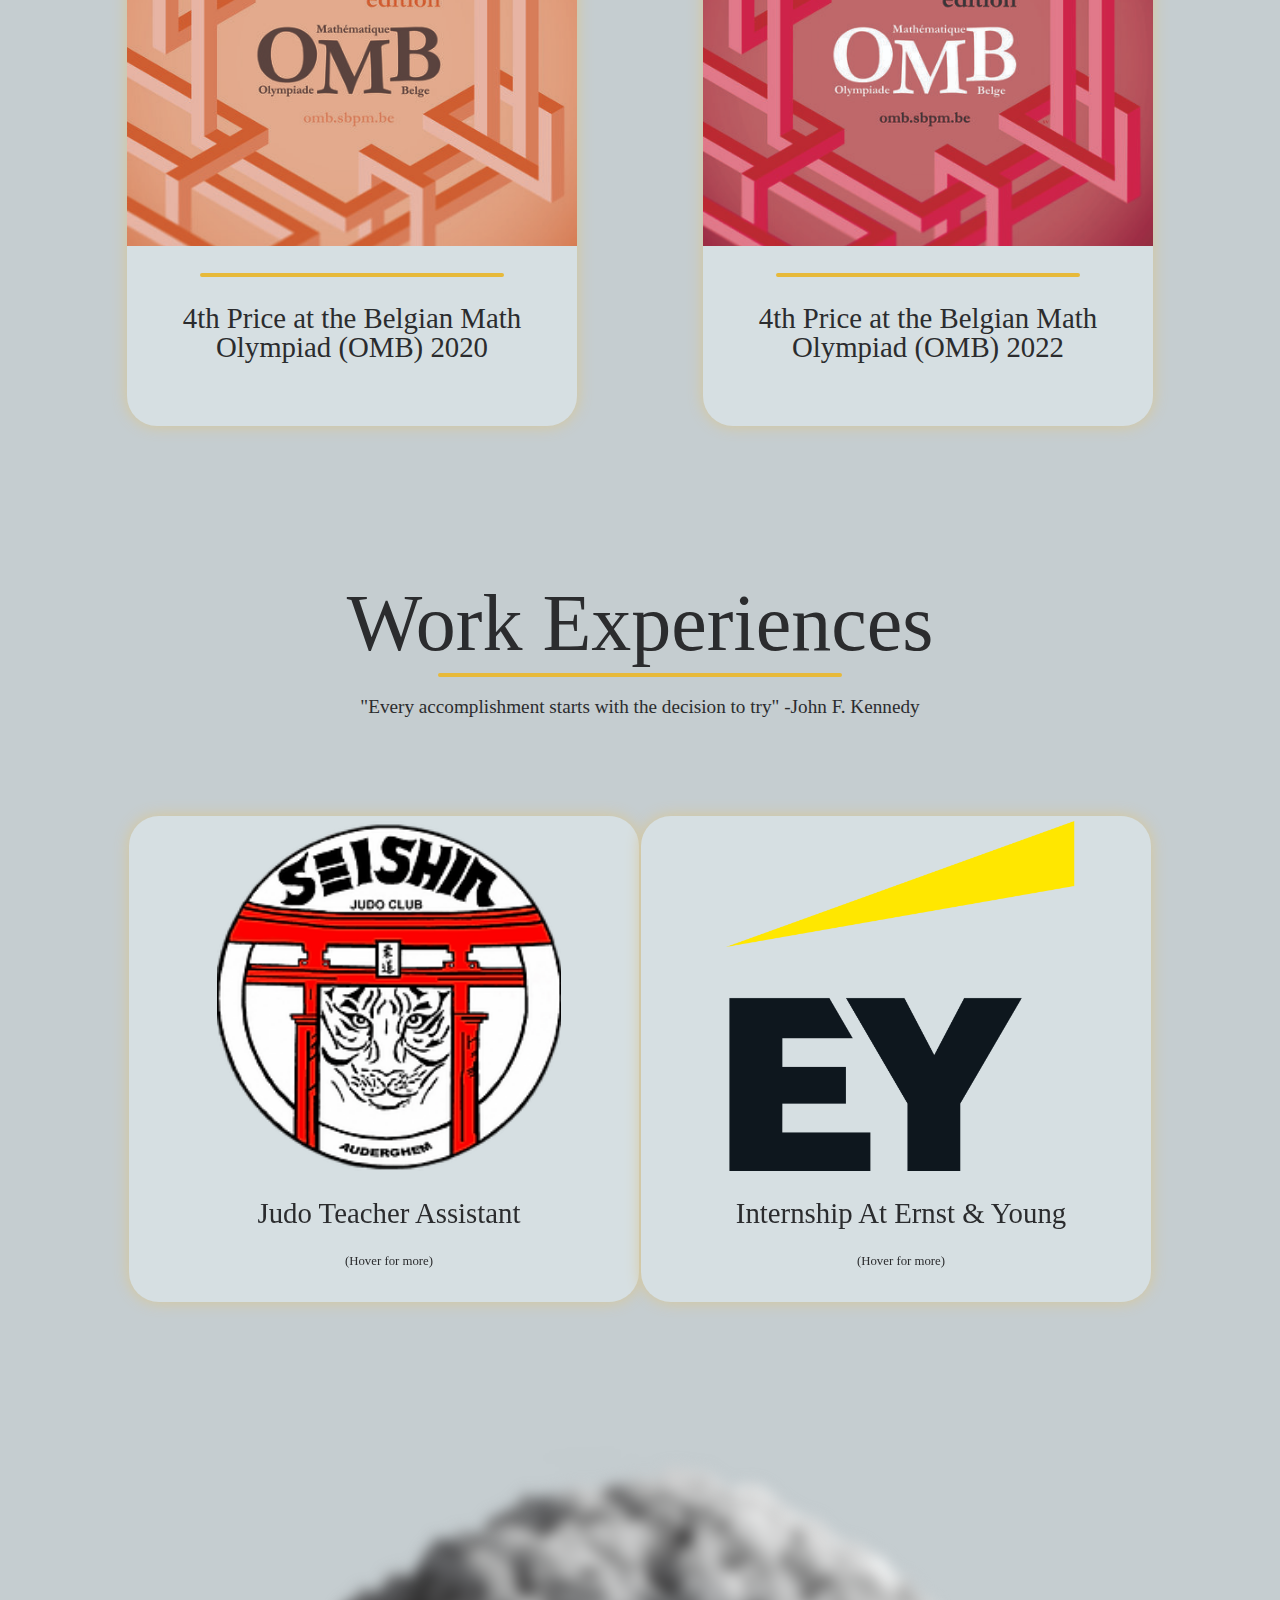
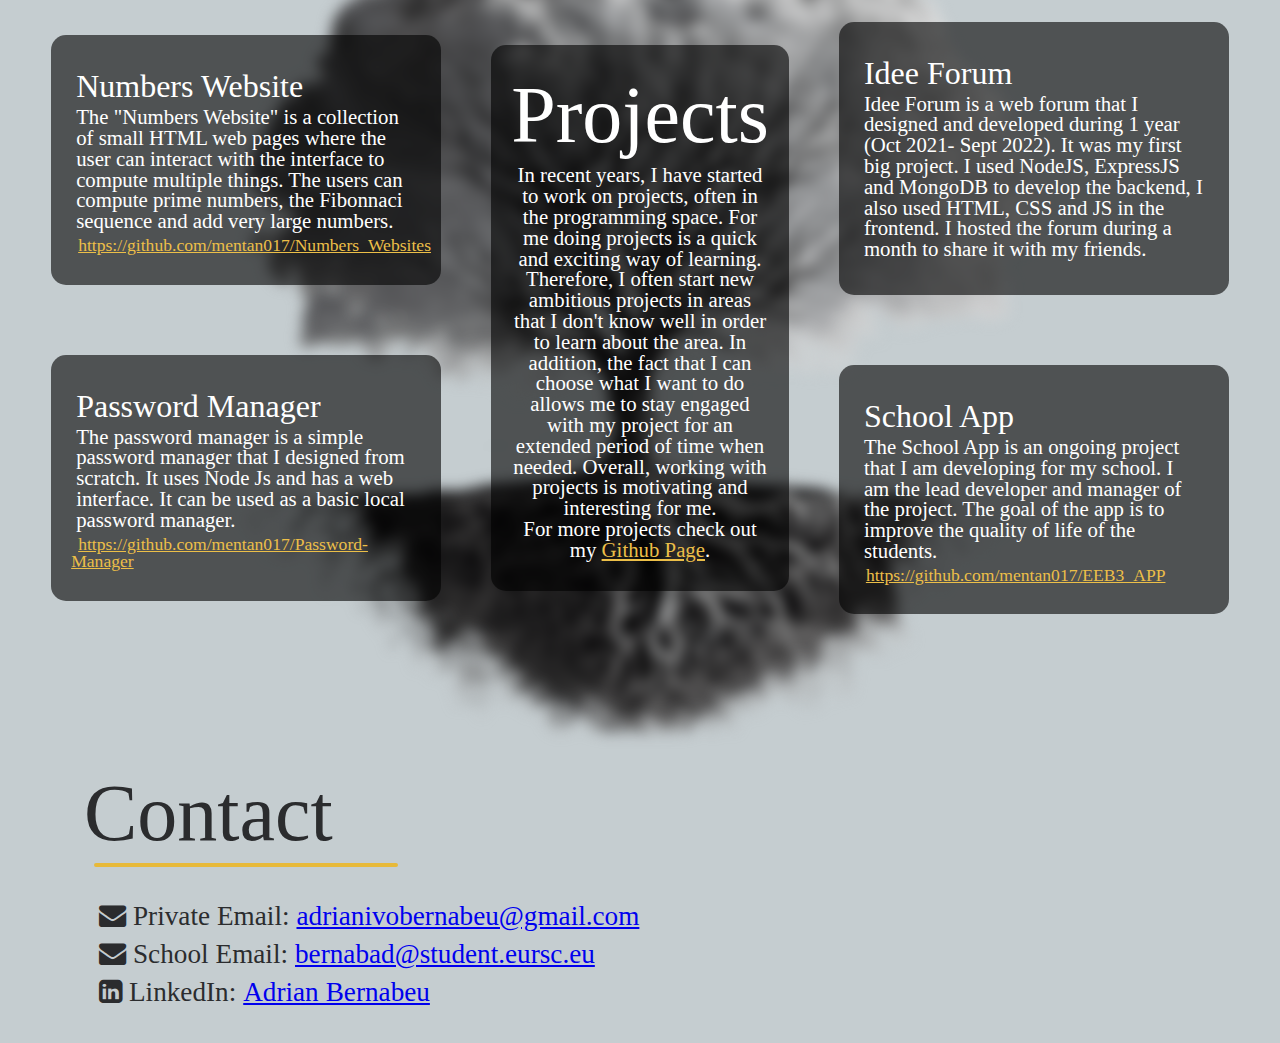
==== commit 199e526d: "Changed the about me section Adrian Bernabeu" ====
--- a/Adrian_Bernabeu/index.html
+++ b/Adrian_Bernabeu/index.html
@@ -18,8 +18,7 @@
             <h1>Adrian Bernabeu</h1>
             <h3>Student at EEB3</h3>
             <div id="about">
-                <p>I am Adrian Bernabeu. And this page is all about me. I am going to present myself, my skills, my achievements, my work experience, and my projects.</p>
-                <p>In short, I am a math and science oriented student at the European School of Brussels III. I also enjoy software development that I practice regularly on my own. Finally, I have practiced judo on a competitive level for the last 10 years.</p>
+                <p>Hello, I am Adrian Bernabeu. I am a 16 years old student at the European School of Brussels III. I enjoy mathematics, physics and chemistry. I do programming during my free time.</p>
             </div>
             <a id="more-btn"><b>More &rarr;</b></a>
         </div>
@@ -31,7 +30,7 @@
         <div id="about-me-content">
             <h2><b>About Me</b></h2>
             <div class="breakline" style="width: 300px; margin-left: 30px;"></div>
-            <p id="about-me-text">I am Adrian Bernabeu, the son of a Spanish father and a Estonian mother. I was born and raised in Brussels, the capital of Belgium. Since my childhood, I have been exposed to many languages (French, Spanish, Estonian and English), both at home and at school.<br>In primary, I learned about math and I fell in love with it. I have always done my best to progress in this subject which helped me to become the best in my class, and it has been this way since.<br>In secondary, I was introduced to the Belgian Math Olympiads (OMB), it was a way for me to mesure myself on a national level. In the five times I participated, I reached the finals twice.<br>Around that I time discovered programmation, I loved the idea of being able to build my own software from scratch and then use it.<br>Nowadays, I am 16 years old, for my last two years at high school I have decided to orient myselft towards math, science and IT. I am looking towards doing aerospace engineering studies after I graduate.<br>I also consider myself an ambitious person, and for me the ideas of freelancing and creating my own business seem very enticing.</p>
+            <p id="about-me-text">Hello, I am Adrian Bernabeu! I am a science oriented student at the European School of Brussels III.<br>I really enjoy mathematics, I have participated at the Belgian Math Olympiad (OMB) 6 consecutive times and I managed to qualify as a finalist twice. I practice mathematics on a regular basis on my own, mostly to train for the OMB.<br>I also enjoy IT and programming. I am a self taught programmer and over the past couple of years I have been programming on a regular basis on multiple projects.<br>Finally, I also consider myself as an ambitious person. I enjoy the challenge of big and complex projects where I am required to learn new things. Someday I would like to dive into entrepreneurship and develop my own business.</p>
             <h3><b>Education</b></h3>
             <p id="education-text">Primary (2012 - 2018): <a target="_blank" href="https://www.arauderghem.be/" style="text-decoration: none; color: #2b2c2e;">Athénée Royale d'Auderghem (ARA)</a><br>Secondary (2018 - Present): <a target="_blank" href="https://www.eeb3.eu/en/" style="text-decoration: none; color: #2b2c2e;">École Européenne de Bruxelles III (EEB3)</a></p>
         </div>
@@ -59,7 +58,7 @@
                 </div>
                 <div class="breakline" style="width: 200px; margin-left: 20px;"></div>
                 <div id="skills-description-container">
-                    <p><i>"The expert in anything was one a beginner"</i> -Tim Notke<br>I am not saying that I am an expert in anything, it's the opposite, I still have a lot to learn to become an expert in anything. However, my ambition is that someday I will become an expert in something. This is why I am still learning and improving myselft, harnessing new skills everyday.</p>
+                    <p><i>"The expert in anything was one a beginner"</i> -Tim Notke</p>
                 </div>
                 <div id="skills-container">
                     <div id="skills-left">
@@ -68,7 +67,7 @@
                             <div class="skills-elements-container">
                                 <div class="skill-element">
                                     <span class="icon">&#9998</span>
-                                    <p class="skill-text">French (C2)</p>
+                                    <p class="skill-text">French (Native Speaker)</p>
                                 </div>
                                 <div class="skill-element">
                                     <span class="icon">&#9998</span>
@@ -173,7 +172,7 @@
     <section id="achievements">
         <h2><b>Achievements</b></h2>
         <div class="breakline" style="width: 300px; margin-left: 30px;"></div>
-        <p><i>"Happiness is not in the mere possession of money, it lies in the joy of achievement, in the thrill of creative effort."</i> -Franklin D. Roosevelt<br>Even though I am not very experienced with money, since I don't have much, I can recognise the value of this quote. When I achieve something it's not because I want to get something in exchange, it's because I love what I do and I really enjoy the challenge that I am facing.</p>
+        <p><i>"Happiness is not in the mere possession of money, it lies in the joy of achievement, in the thrill of creative effort."</i> -Franklin D. Roosevelt</p>
         <div id="achievements-container">
             <div class="achievement">
                 <div class="achievement-img-container">
--- a/Adrian_Bernabeu/style.css
+++ b/Adrian_Bernabeu/style.css
@@ -64,7 +64,7 @@
     cursor: pointer;
 }
 #about-me{
-    height: 100vh;
+    min-height: 100vh;
     display: flex;
     padding: 50px 4%;
 }
@@ -104,7 +104,7 @@
     padding-left: 10px;
 }
 #skills{
-    height: 100vh;
+    min-height: 100vh;
     display: flex;
 }
 #skills-img-container{
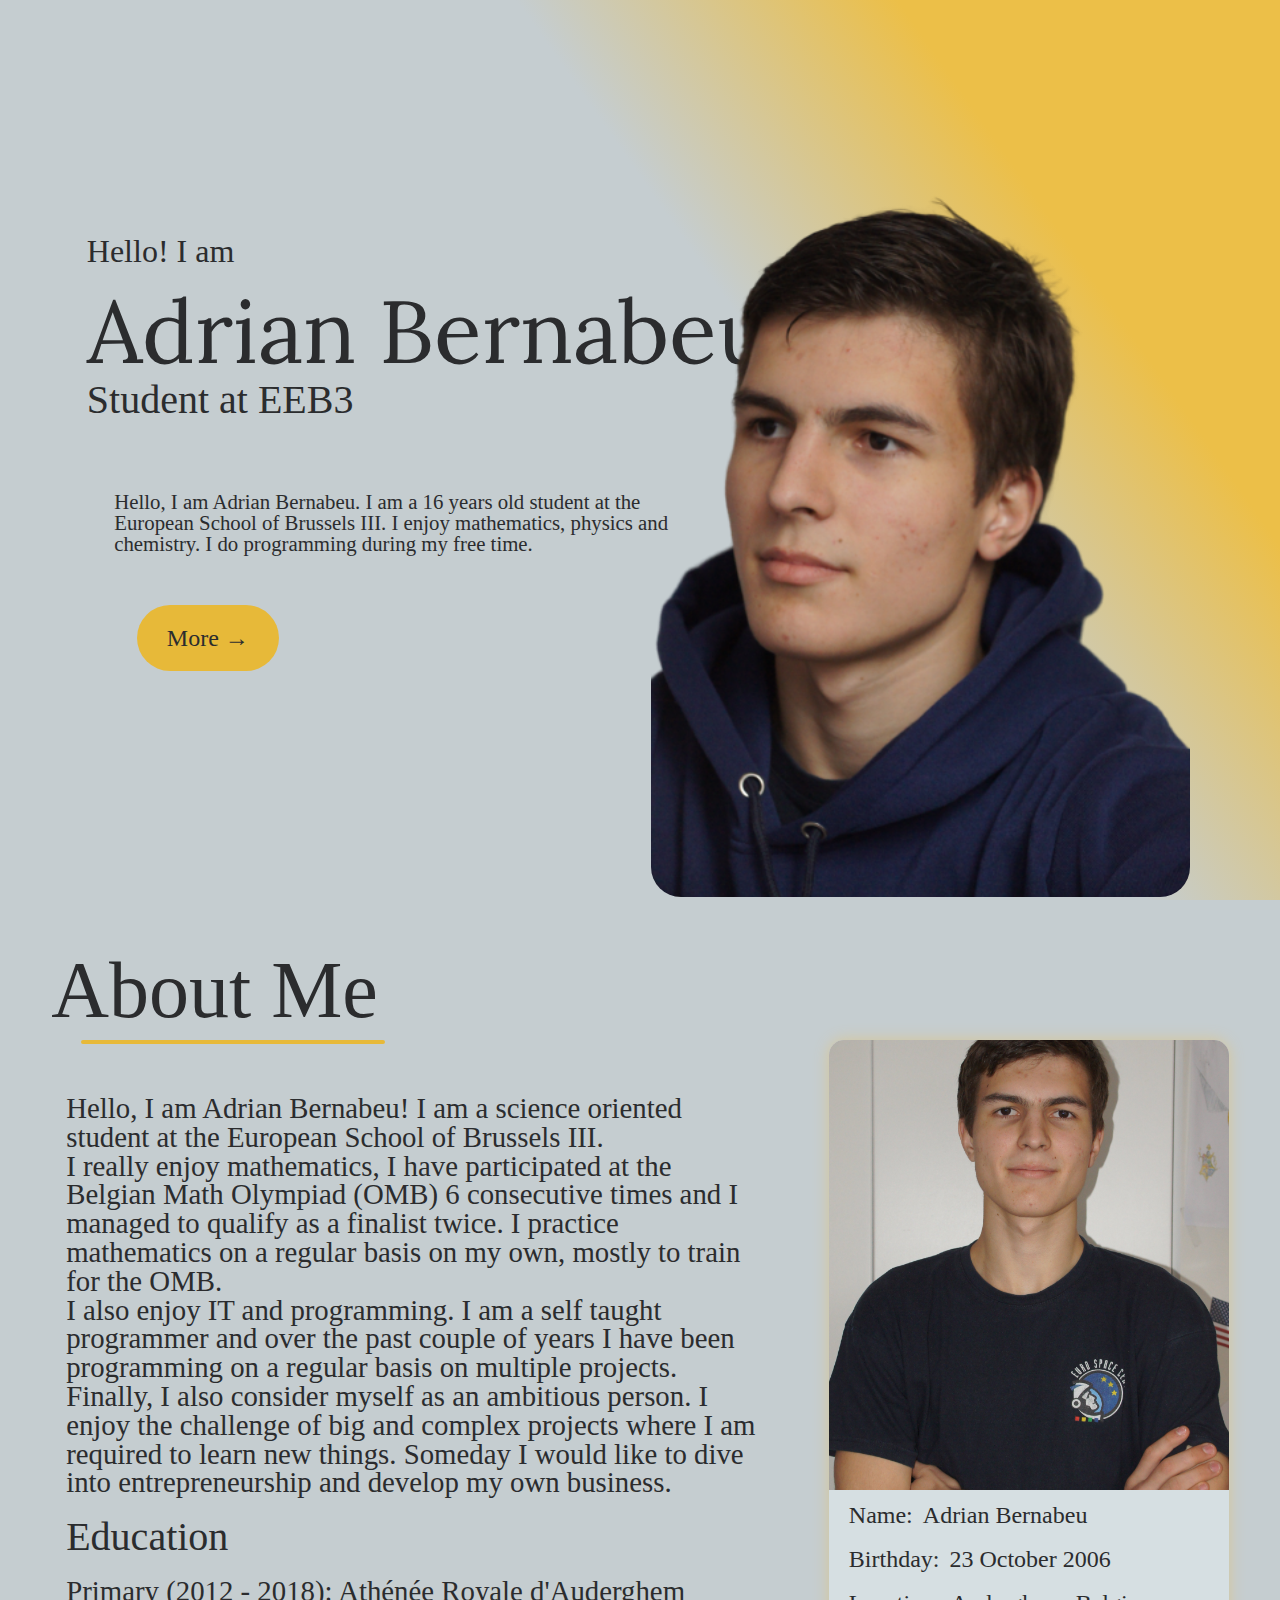
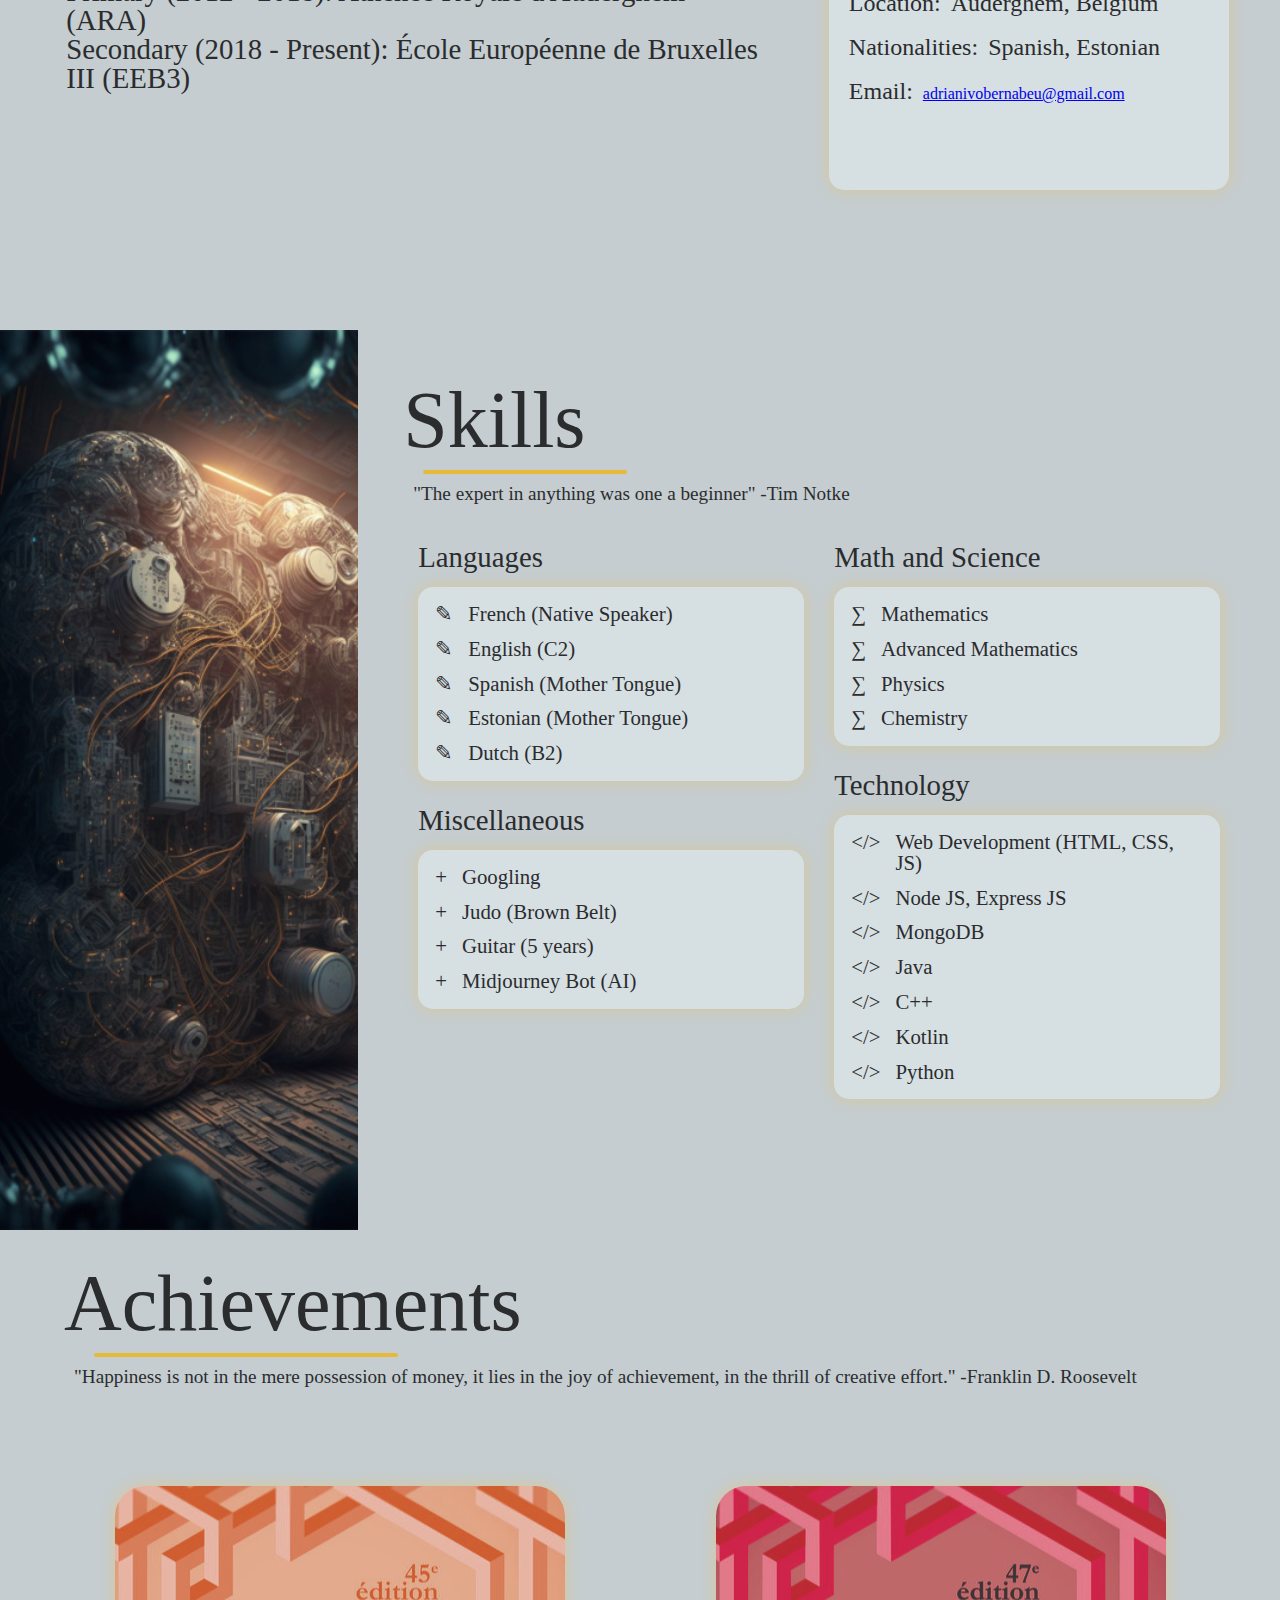
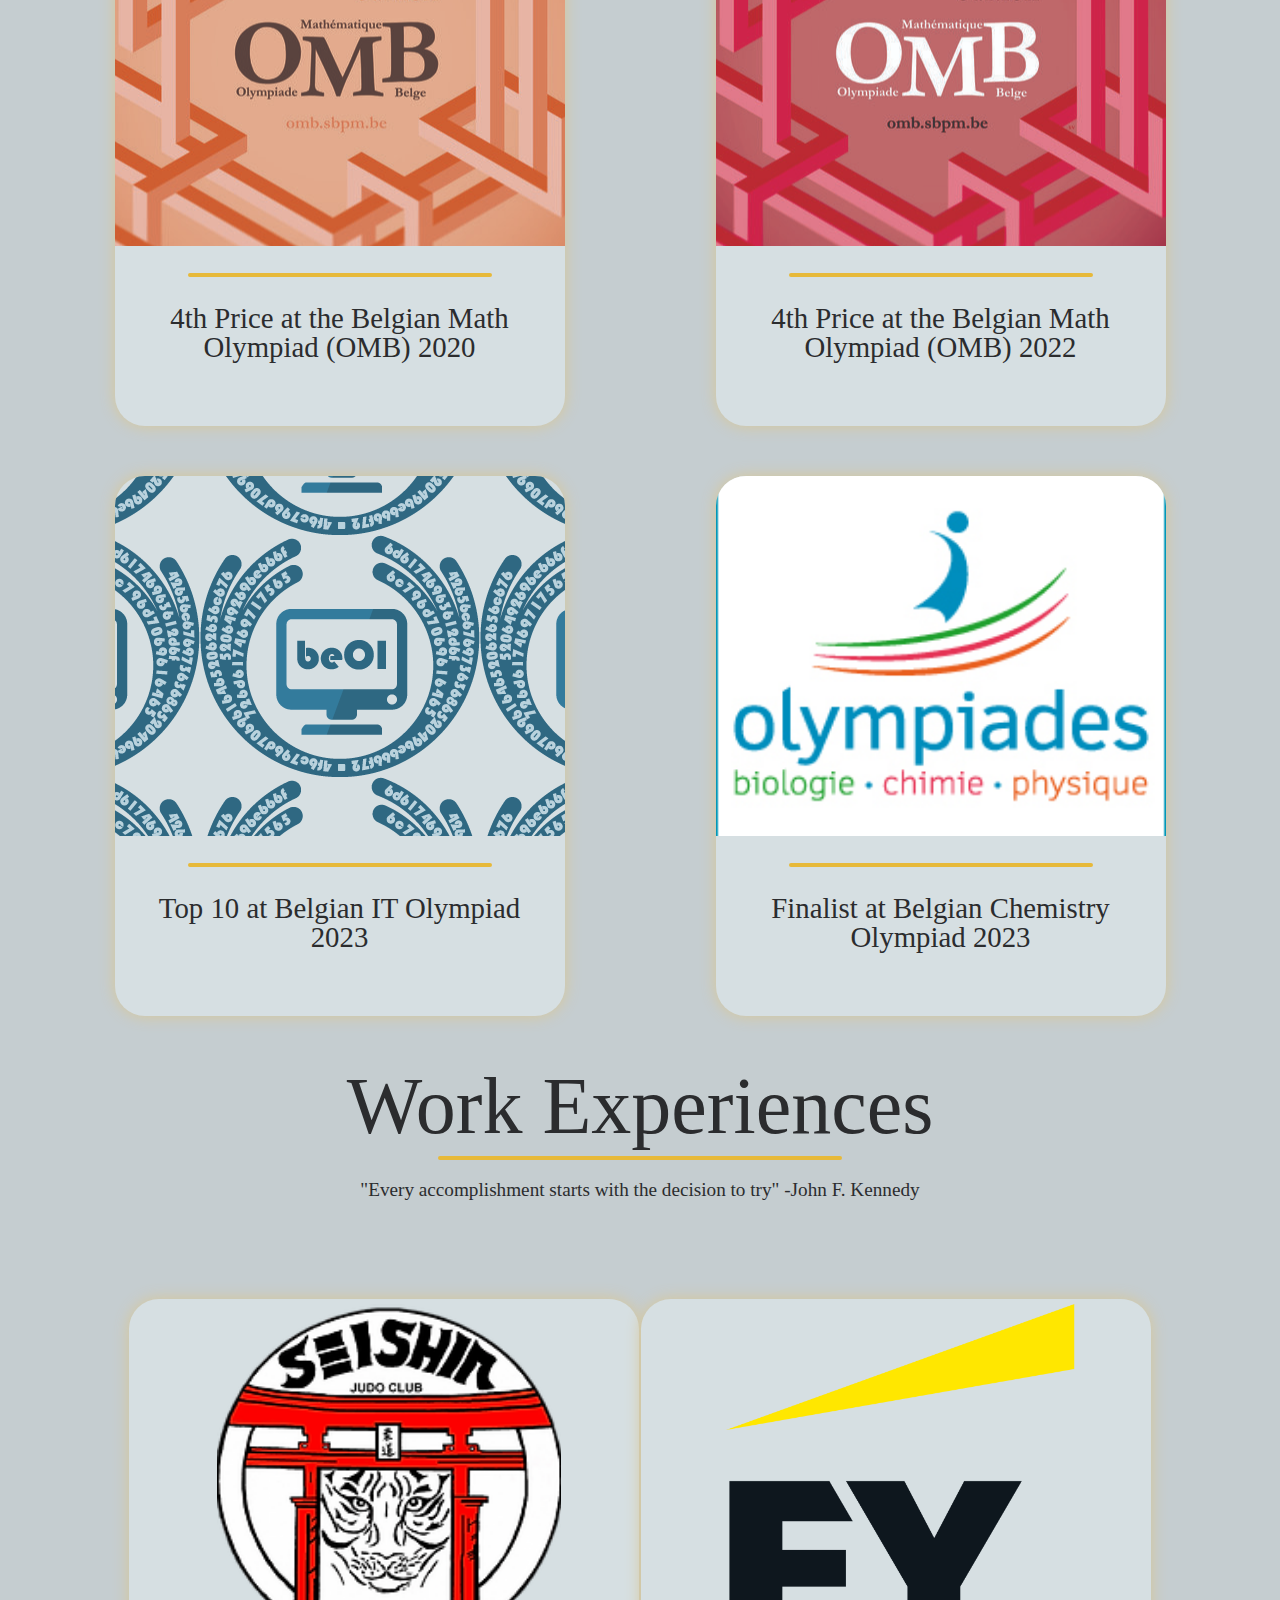
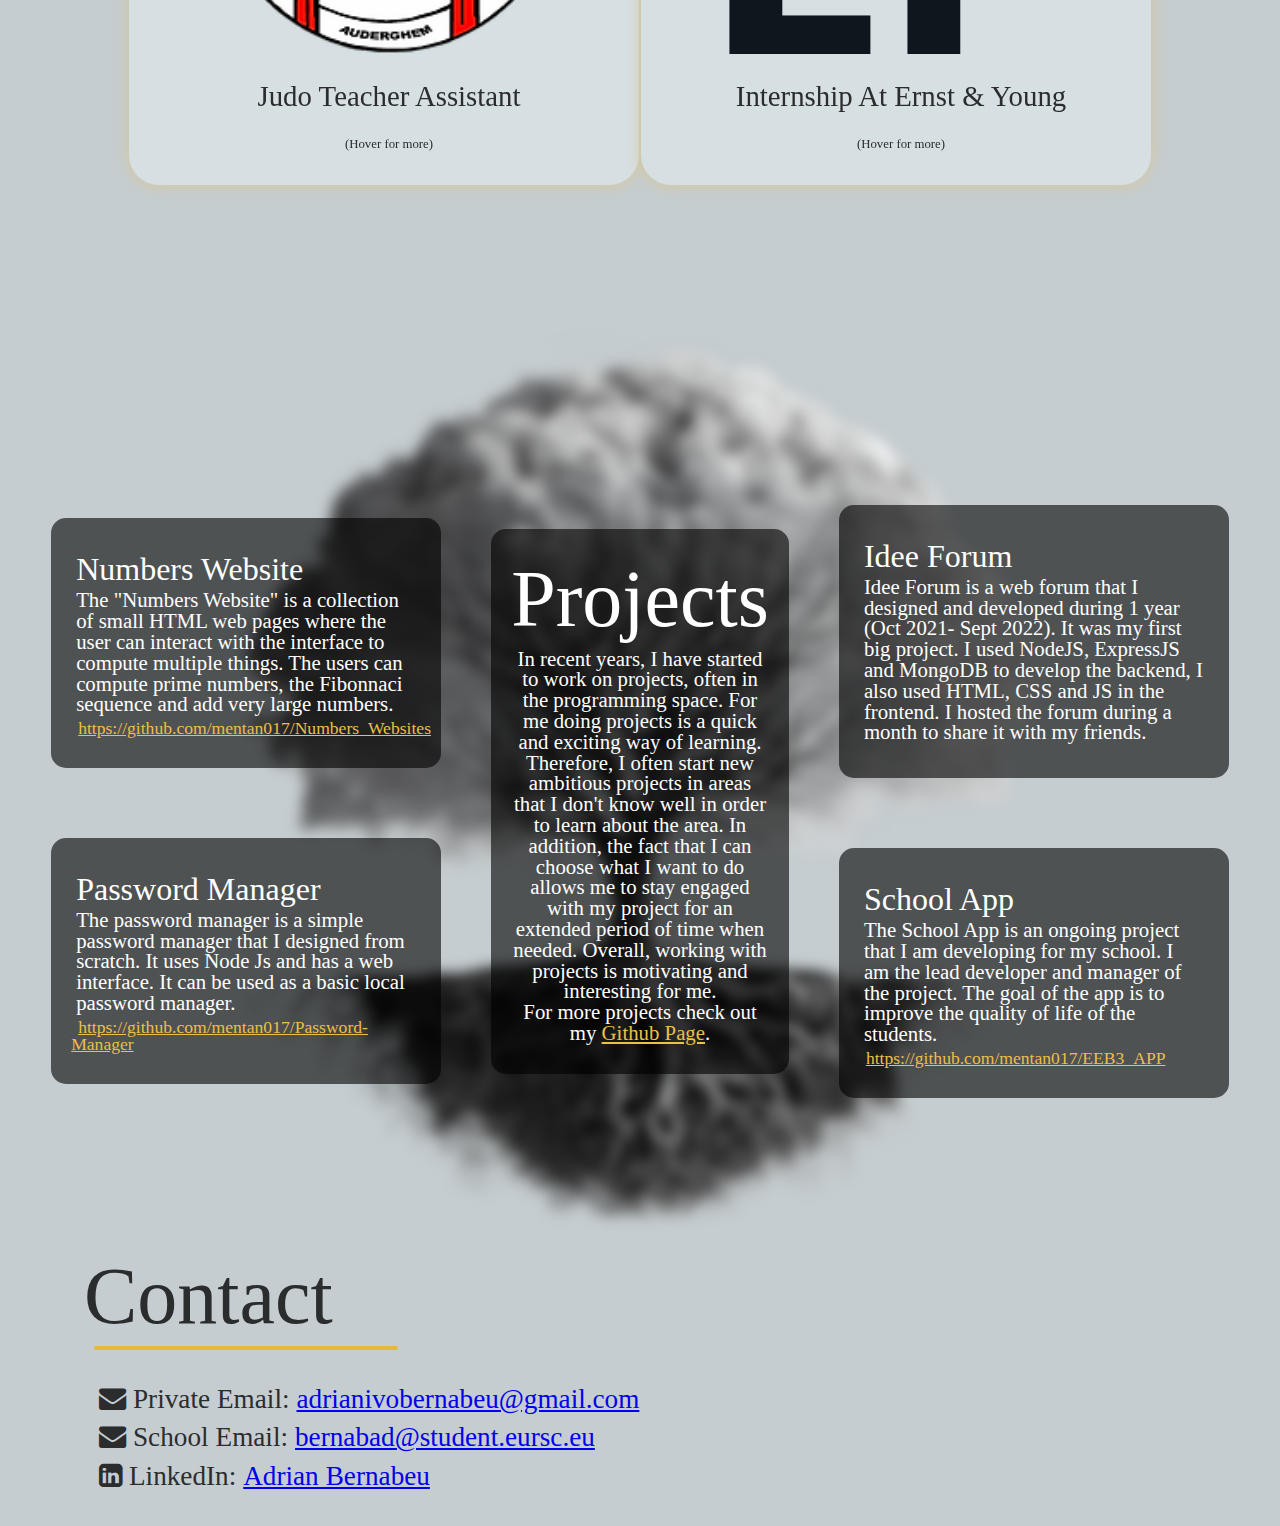
==== commit f5c4f0dd: "Added 2 achievements to Adrian Bernabeu and changed english level to C2" ====
--- a/Adrian_Bernabeu/index.html
+++ b/Adrian_Bernabeu/index.html
@@ -71,7 +71,7 @@
                                 </div>
                                 <div class="skill-element">
                                     <span class="icon">&#9998</span>
-                                    <p class="skill-text">English (C1)</p>
+                                    <p class="skill-text">English (C2)</p>
                                 </div>
                                 <div class="skill-element">
                                     <span class="icon">&#9998</span>
@@ -175,8 +175,7 @@
         <p><i>"Happiness is not in the mere possession of money, it lies in the joy of achievement, in the thrill of creative effort."</i> -Franklin D. Roosevelt</p>
         <div id="achievements-container">
             <div class="achievement">
-                <div class="achievement-img-container">
-                    <img class="achievement-img" alt="Poster of the 2020 OMB" src="./Images/OMB2020.jpg">
+                <div class="achievement-img-container" style="background-image: url('./Images/OMB2020.jpg')">
                 </div>
                 <div class="achievement-description">
                     <div class="breakline" style="width: 300px; margin: 3vh auto;"></div>
@@ -184,14 +183,29 @@
                 </div>
             </div>
             <div class="achievement">
-                <div class="achievement-img-container">
-                    <img class="achievement-img" alt="Poster of the 2022 OMB" src="./Images/OMB2022.jpg">
+                <div class="achievement-img-container" style="background-image: url('./Images/OMB2022.jpg')">
                 </div>
                 <div class="achievement-description">
                     <div class="breakline" style="width: 300px; margin: 3vh auto;"></div>
                     <p>4th Price at the Belgian Math Olympiad (OMB) 2022</p>
                 </div>
             </div>
+            <div class="achievement">
+                <div class="achievement-img-container" style="background-image: url('./Images/be-oi_logo.png')">
+                </div>
+                <div class="achievement-description">
+                    <div class="breakline" style="width: 300px; margin: 3vh auto;"></div>
+                    <p>Top 10 at Belgian IT Olympiad 2023</p>
+                </div>
+            </div>
+            <div class="achievement">
+                <div class="achievement-img-container" style="background-image: url('./Images/olympiade_chimie_logo.jpg'); background-repeat: no-repeat; background-size: cover;">
+                </div>
+                <div class="achievement-description">
+                    <div class="breakline" style="width: 300px; margin: 3vh auto;"></div>
+                    <p>Finalist at Belgian Chemistry Olympiad 2023</p>
+                </div>
+            </div>            
         </div>
     </section>
     <section id="experience">
--- a/Adrian_Bernabeu/style.css
+++ b/Adrian_Bernabeu/style.css
@@ -157,7 +157,7 @@
 }
 #achievements{
     width: 90%;
-    height: 100vh;
+    min-height: 100vh;
     margin: auto;
 }
 #achievements h2{
@@ -165,6 +165,9 @@
 }
 #achievements-container{
     display: flex;
+    flex-wrap: wrap;
+    column-gap: 50px;
+    row-gap: 50px;
     margin-top: 100px;
 }
 .achievement{
@@ -177,16 +180,14 @@
 }
 .achievement-img-container{
     height: 40vh;
-}
-.achievement-img{
-    height: 40vh;
-    width: 450px;
-    object-fit: cover;
+    width: 100%;
+    background-position: center;
     border-radius: 30px 30px 0 0;
 }
 .achievement-description p{
     text-align: center;
     font-size: 1.8rem !important;
+    margin: 0 20px !important;
 }
 #experience{
     text-align: center;
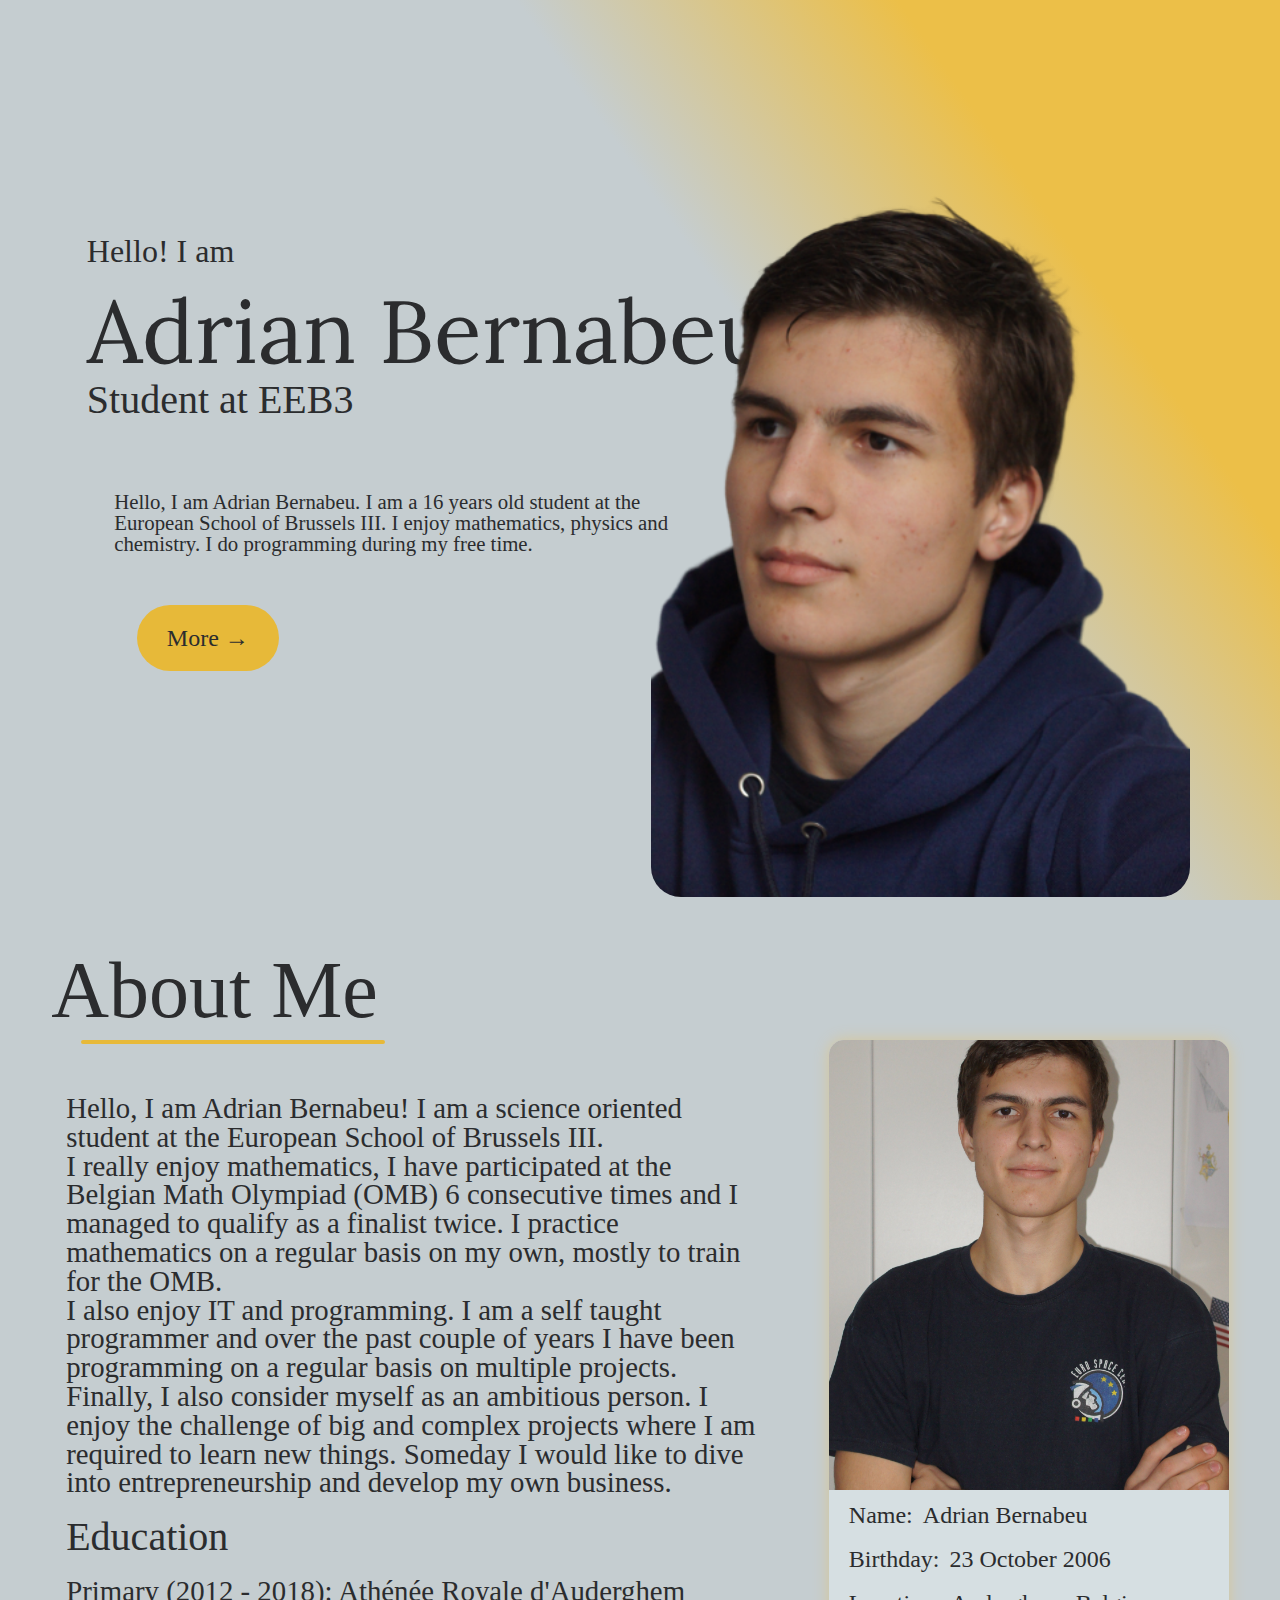
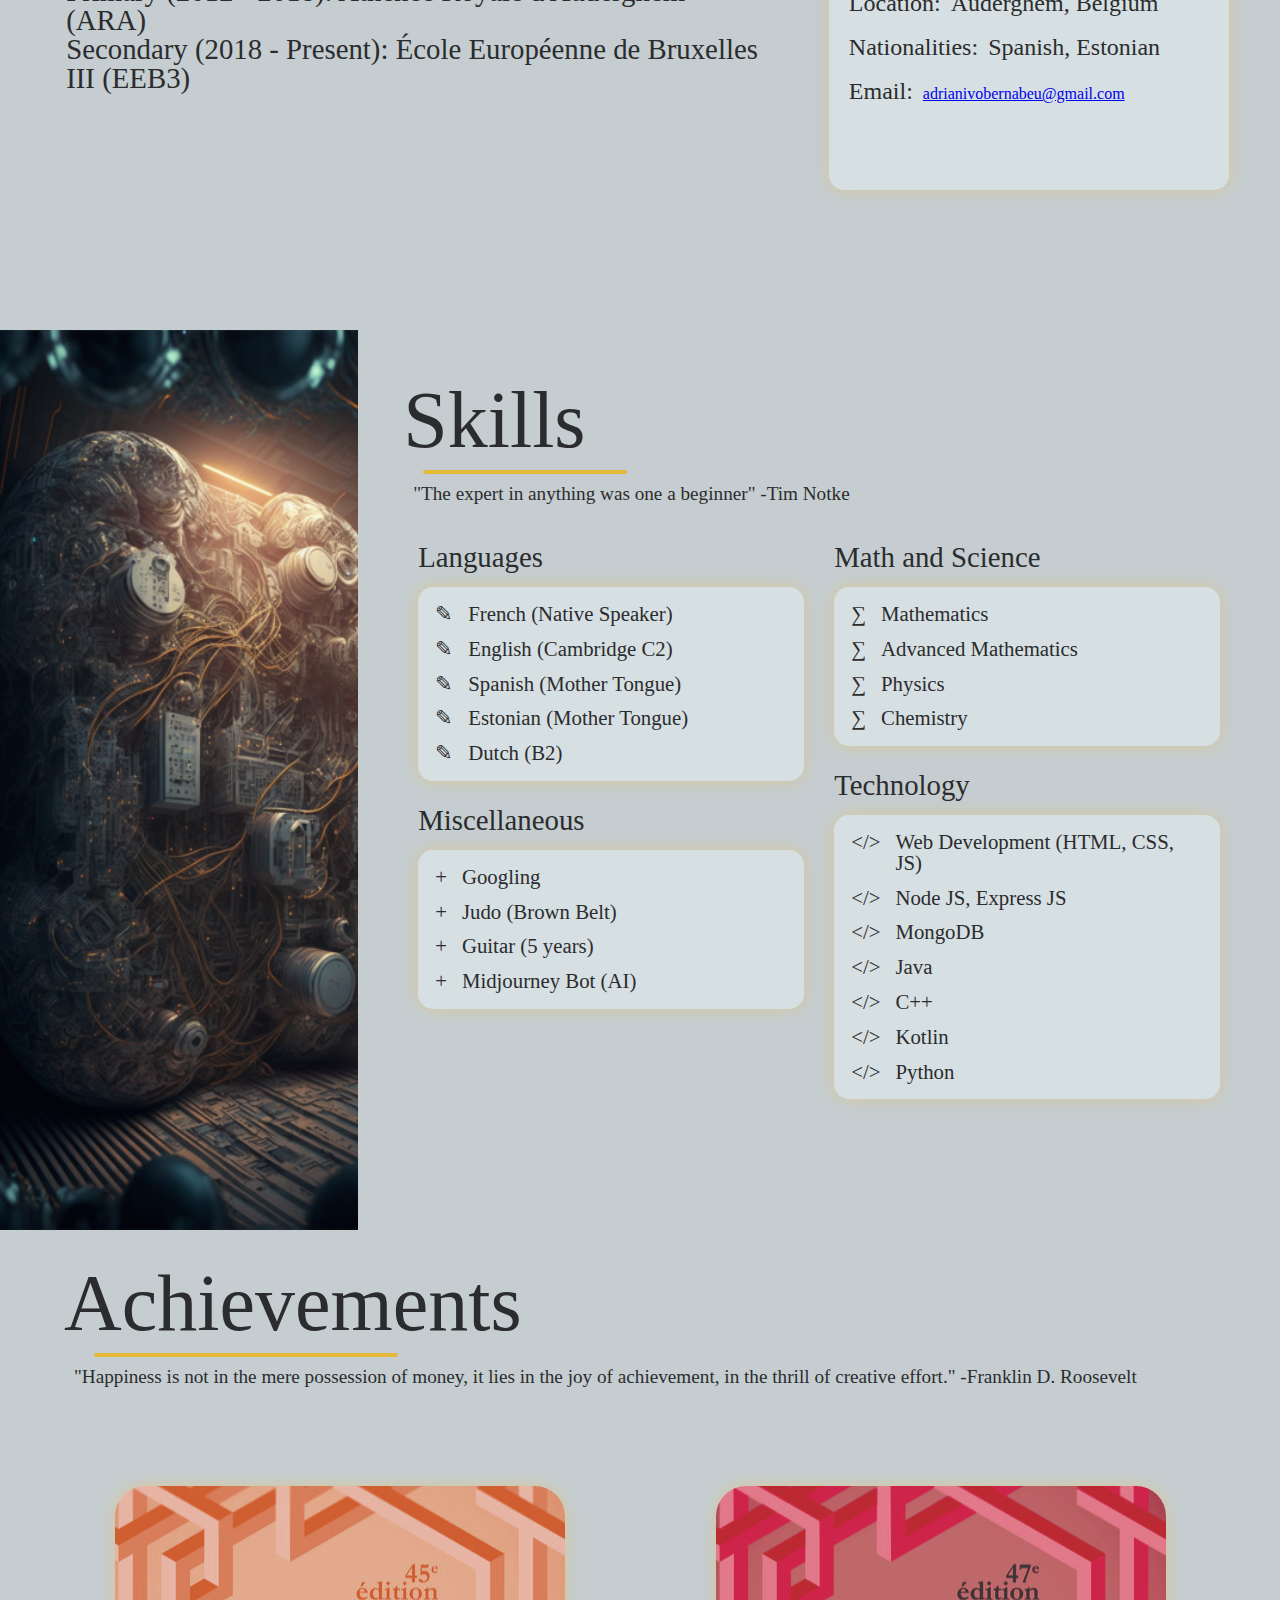
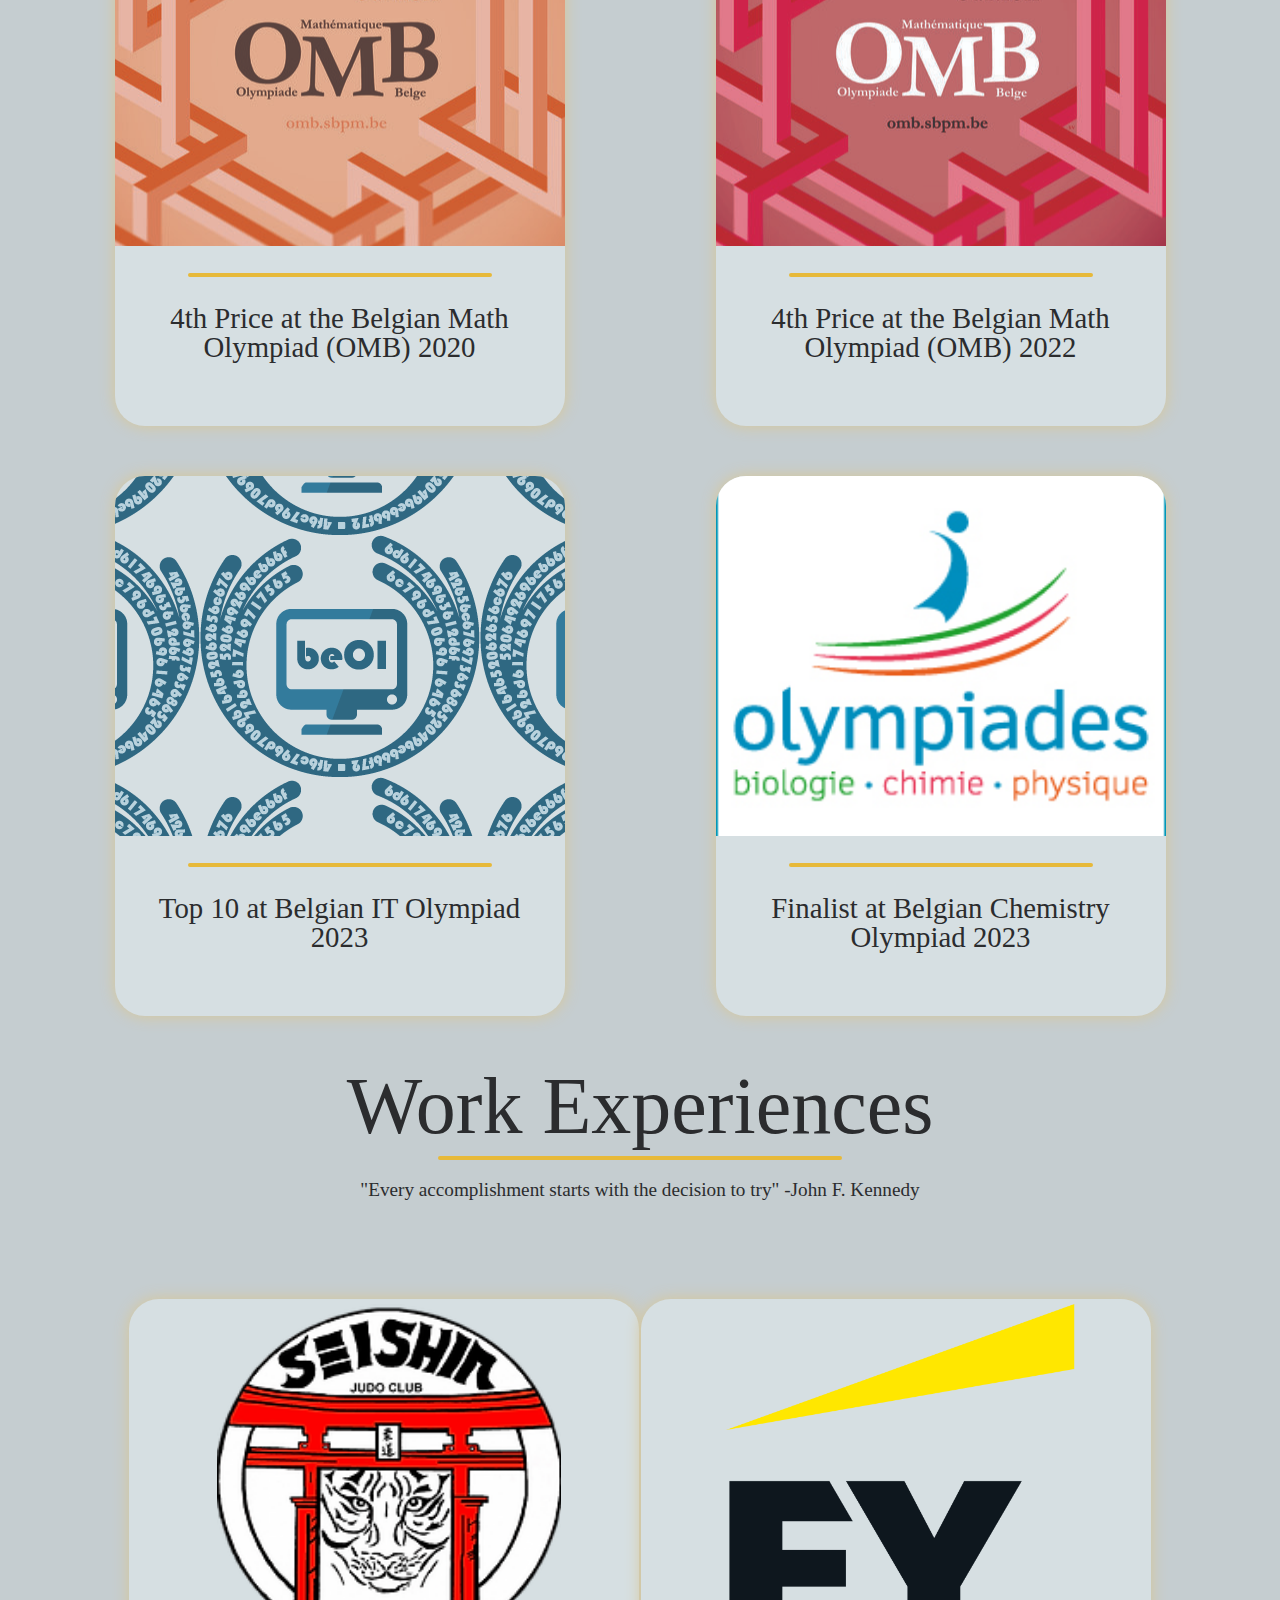
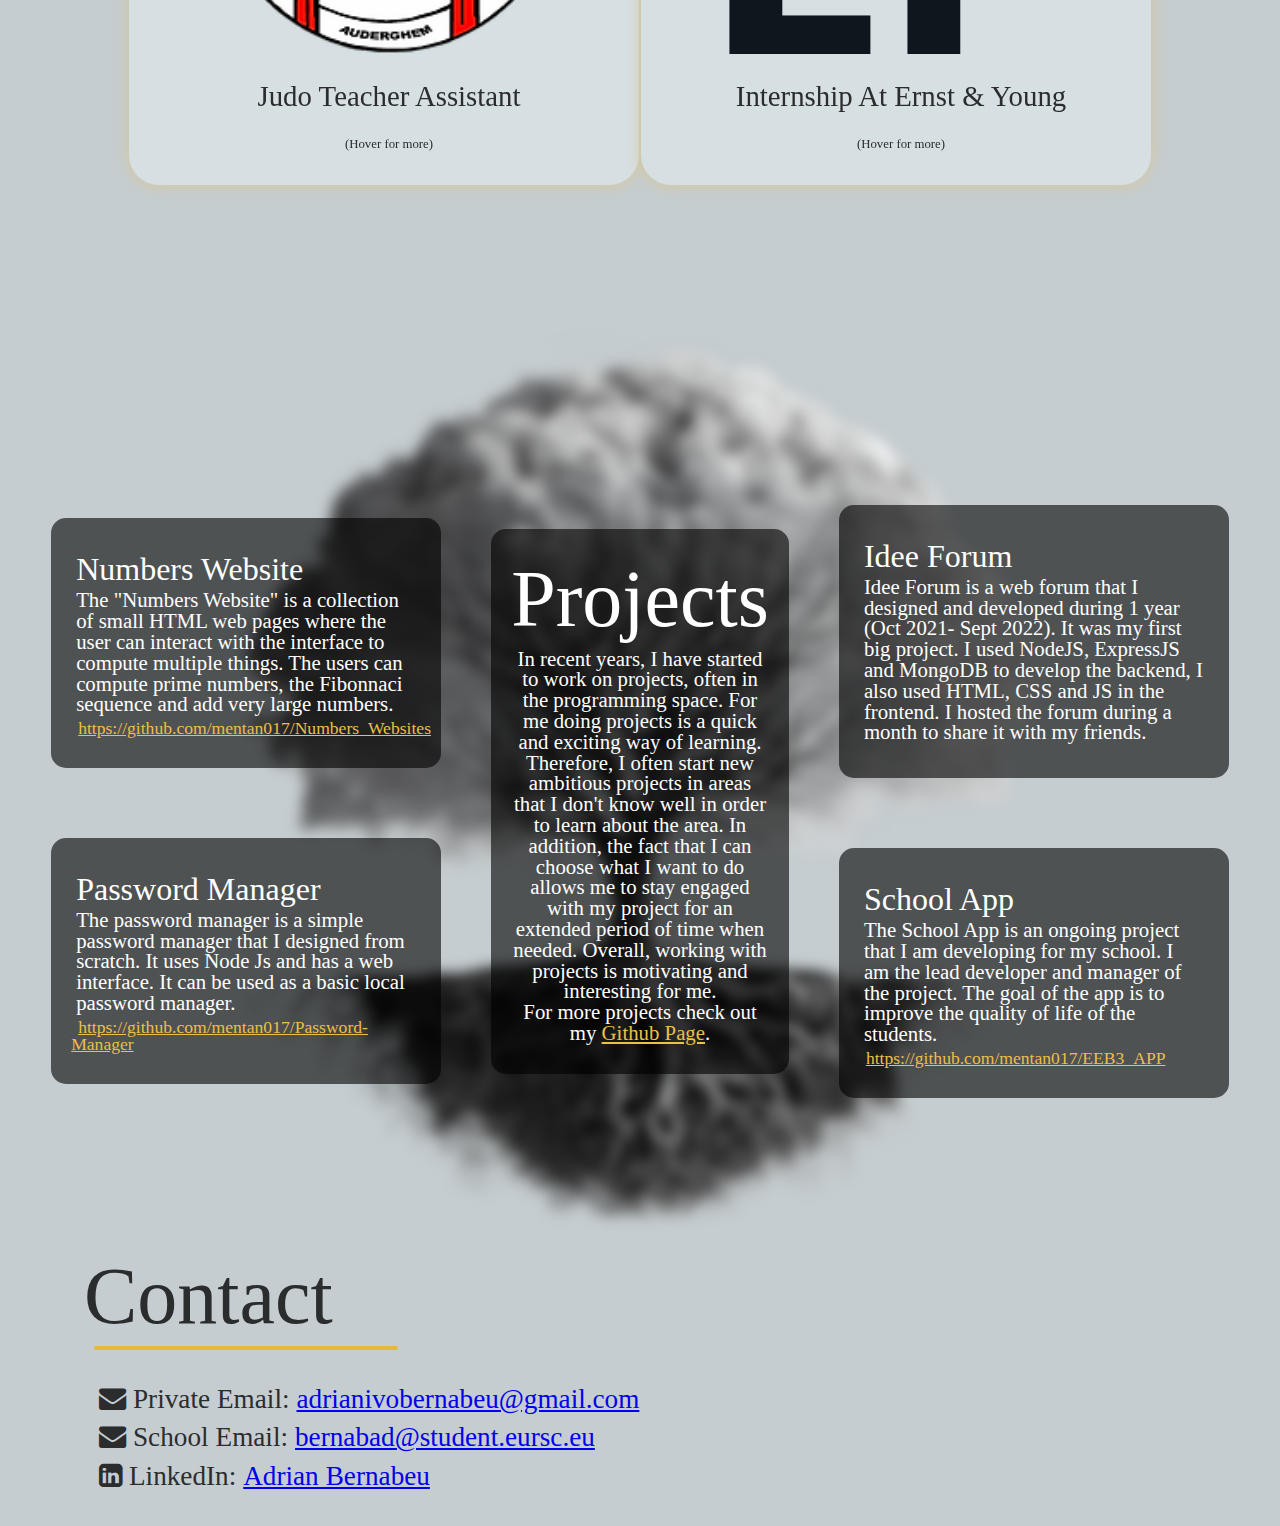
==== commit daabf417: "Fixed small mistake Adrian Bernabeu" ====
--- a/Adrian_Bernabeu/index.html
+++ b/Adrian_Bernabeu/index.html
@@ -71,7 +71,7 @@
                                 </div>
                                 <div class="skill-element">
                                     <span class="icon">&#9998</span>
-                                    <p class="skill-text">English (C2)</p>
+                                    <p class="skill-text">English (Cambridge C2)</p>
                                 </div>
                                 <div class="skill-element">
                                     <span class="icon">&#9998</span>
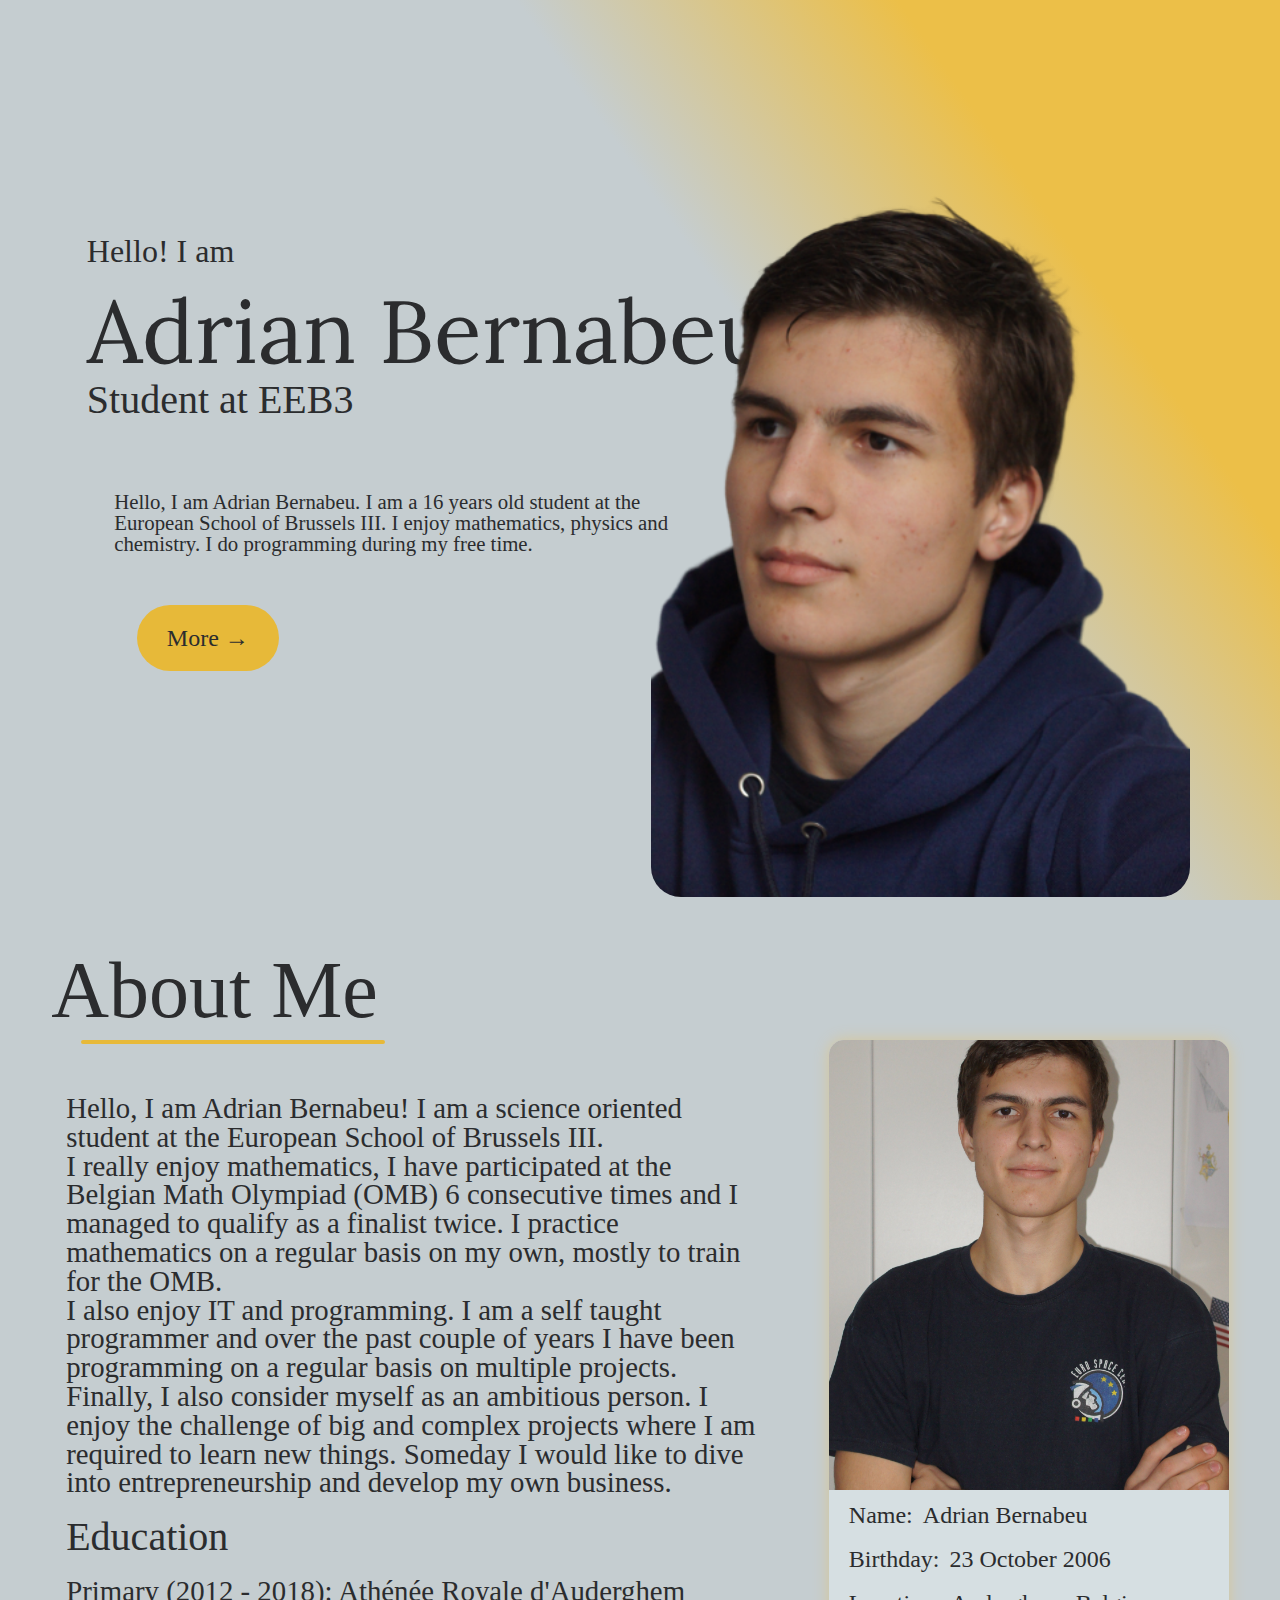
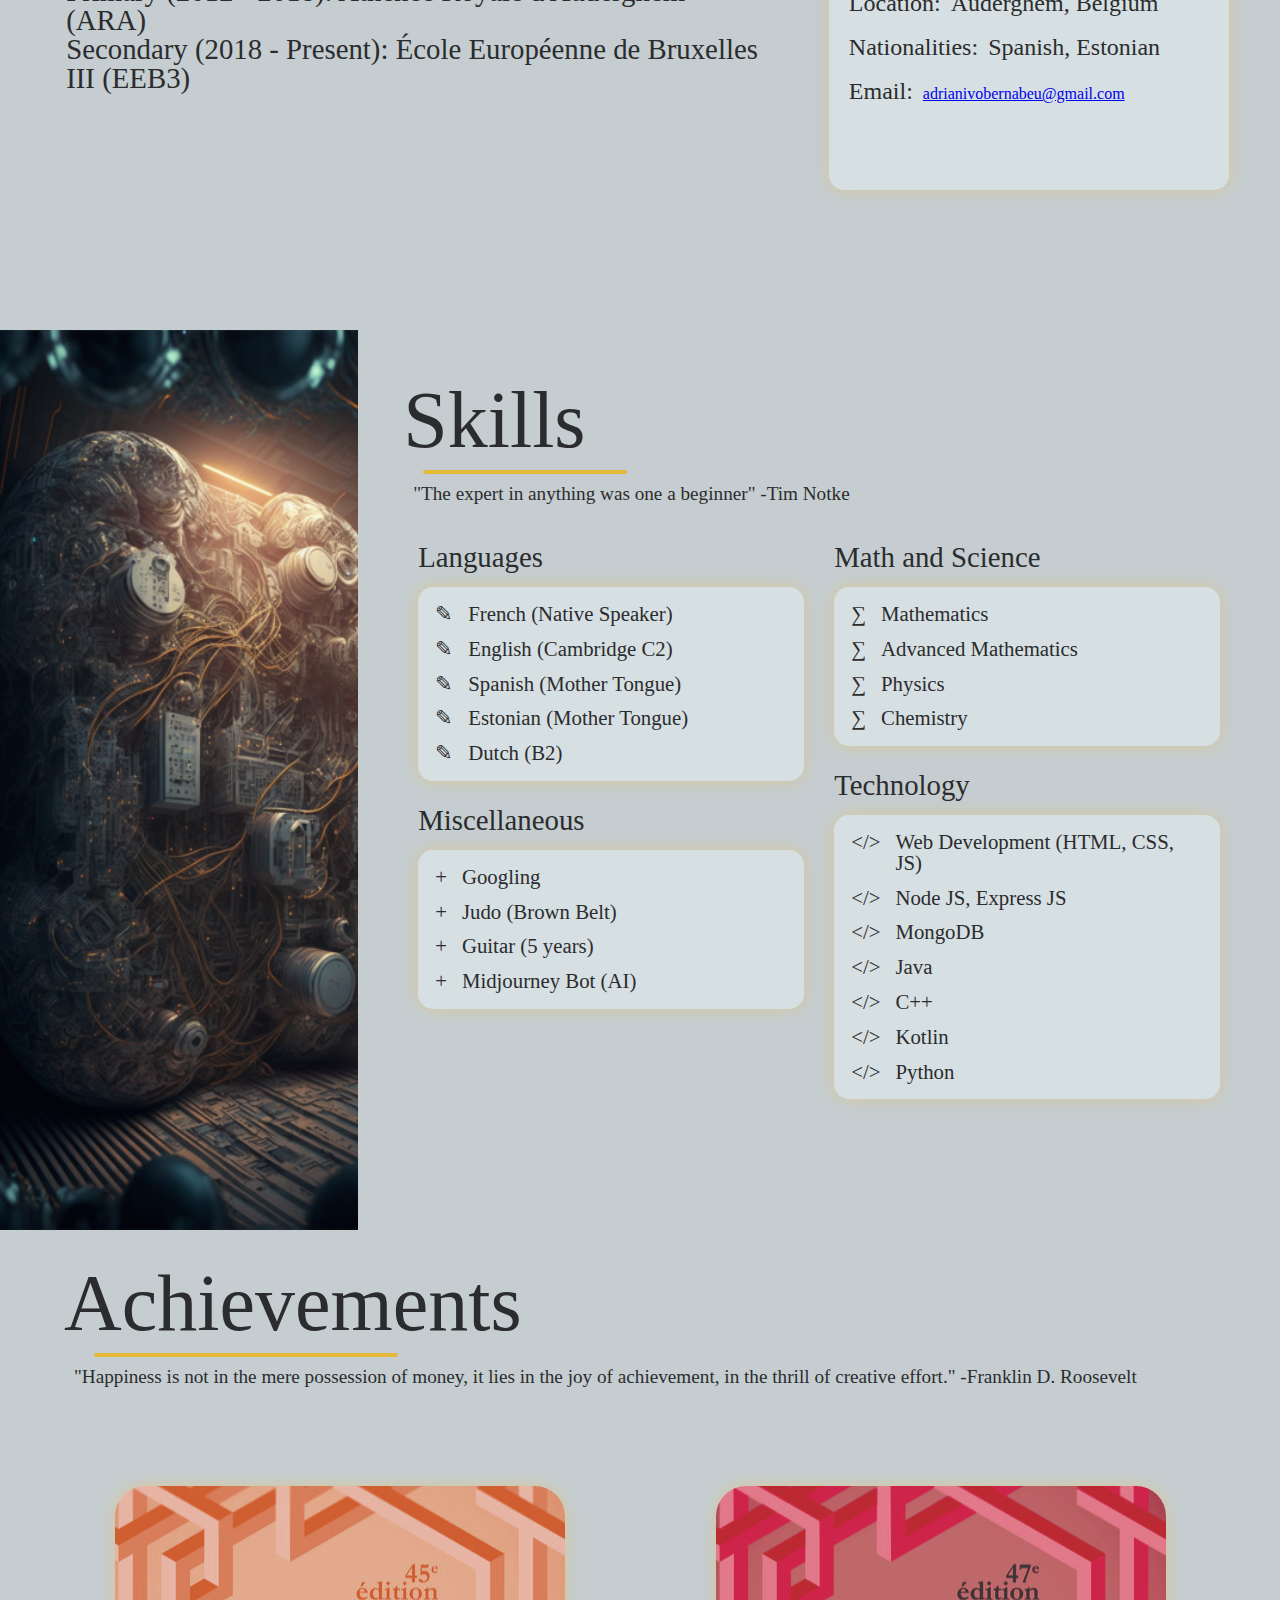
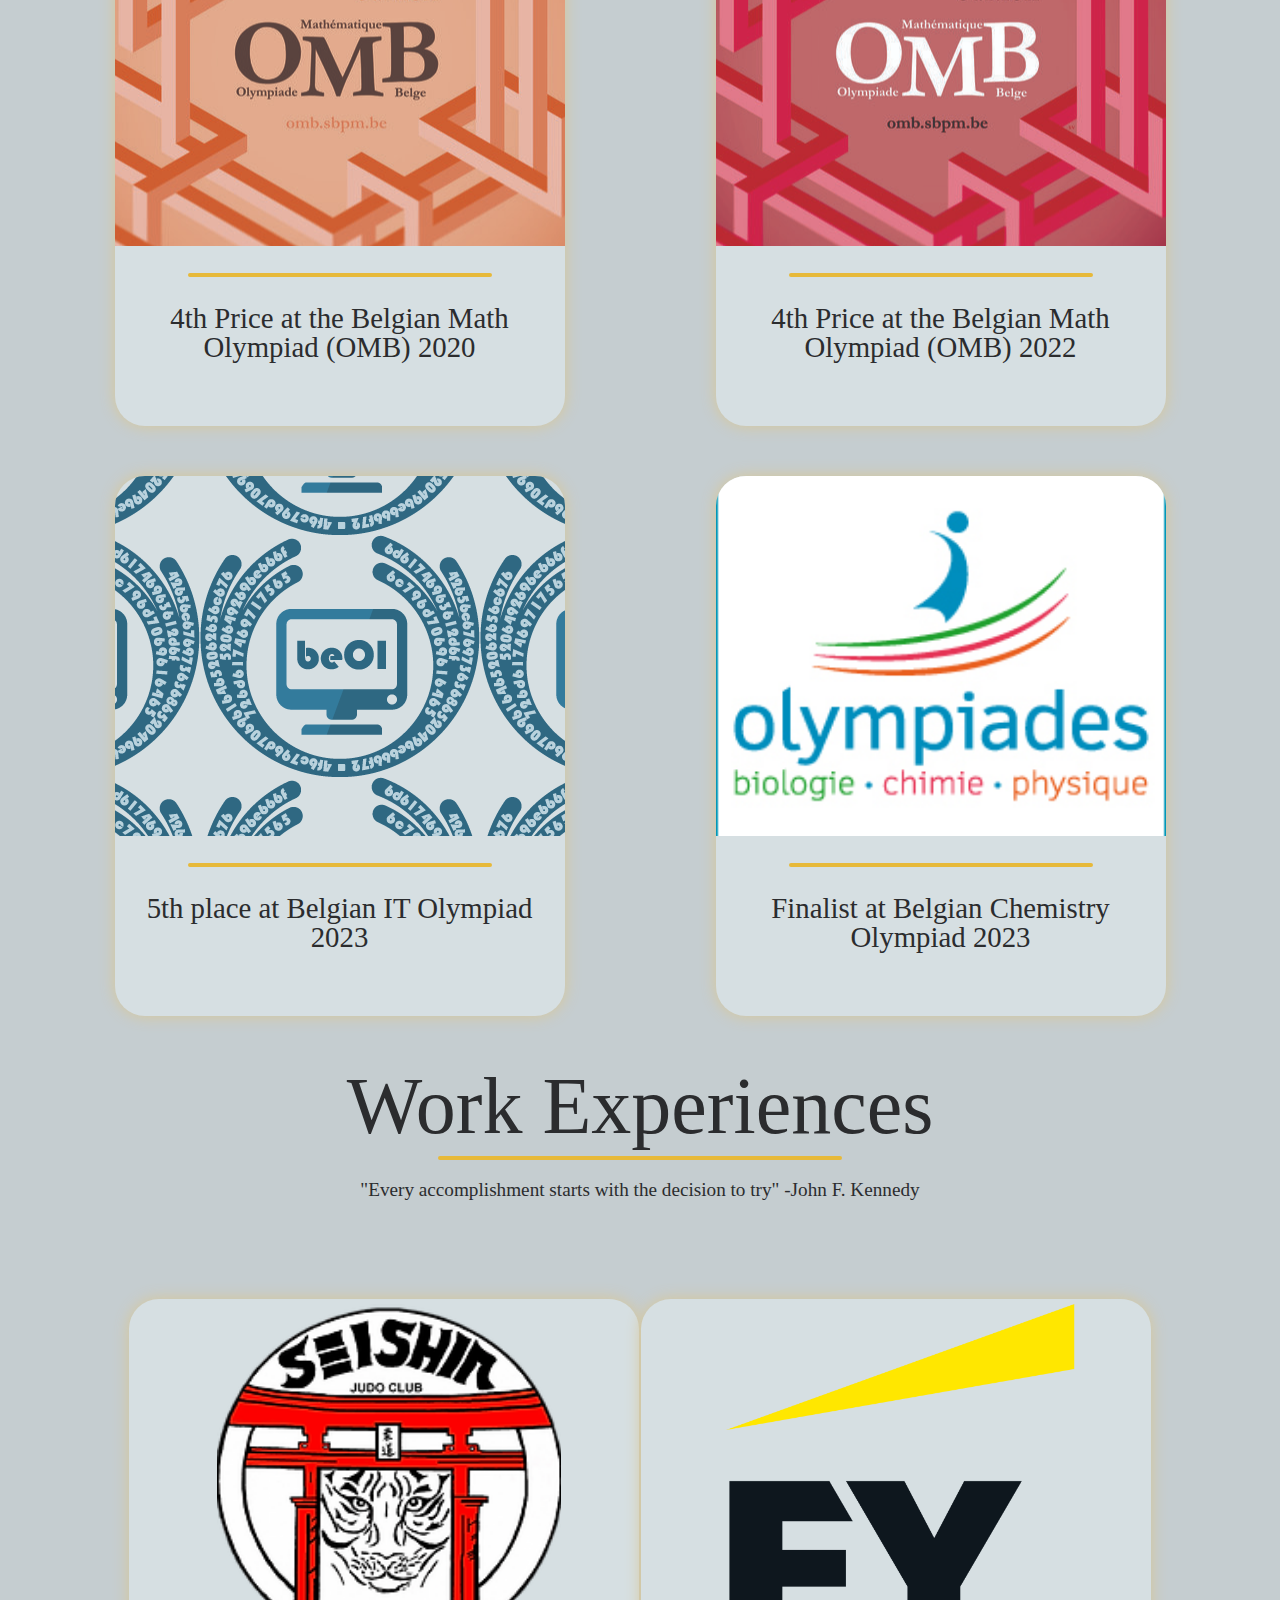
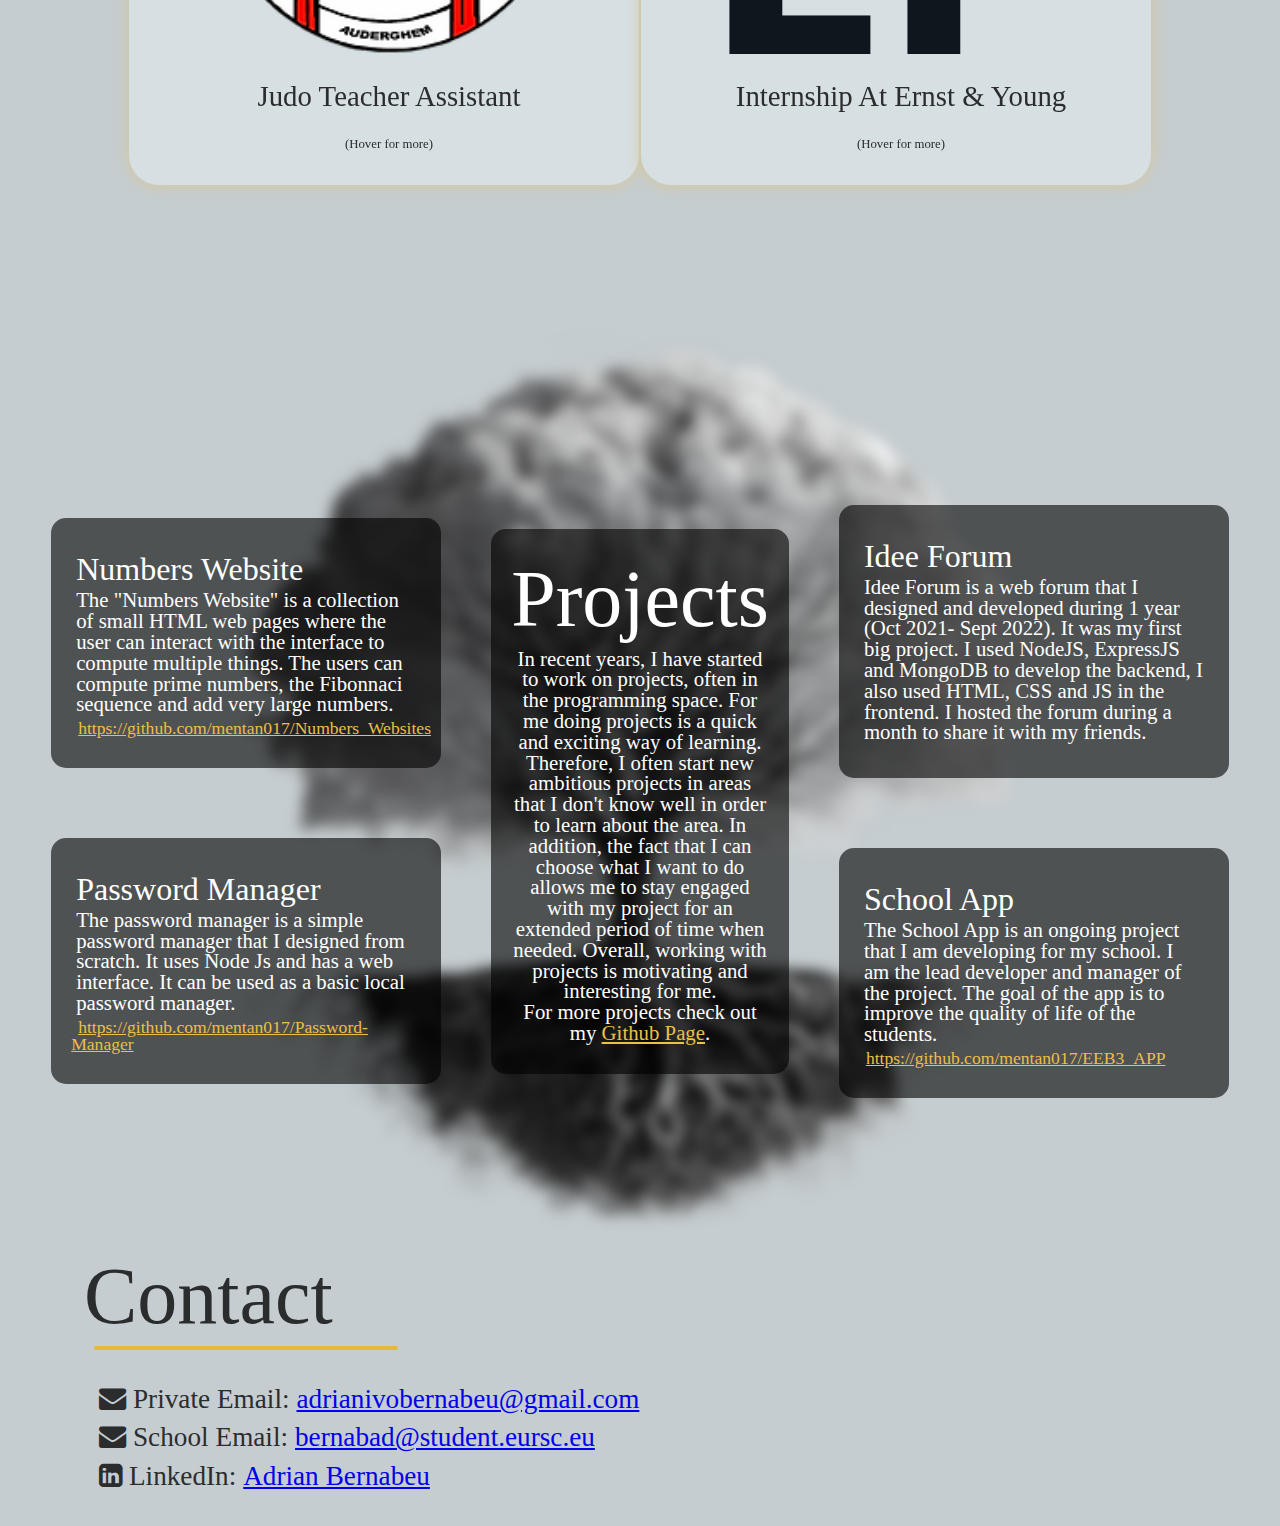
==== commit a30df623: "Changed Top 10 in BeOI 2023 to 5th place" ====
--- a/Adrian_Bernabeu/index.html
+++ b/Adrian_Bernabeu/index.html
@@ -195,7 +195,7 @@
                 </div>
                 <div class="achievement-description">
                     <div class="breakline" style="width: 300px; margin: 3vh auto;"></div>
-                    <p>Top 10 at Belgian IT Olympiad 2023</p>
+                    <p>5th place at Belgian IT Olympiad 2023</p>
                 </div>
             </div>
             <div class="achievement">
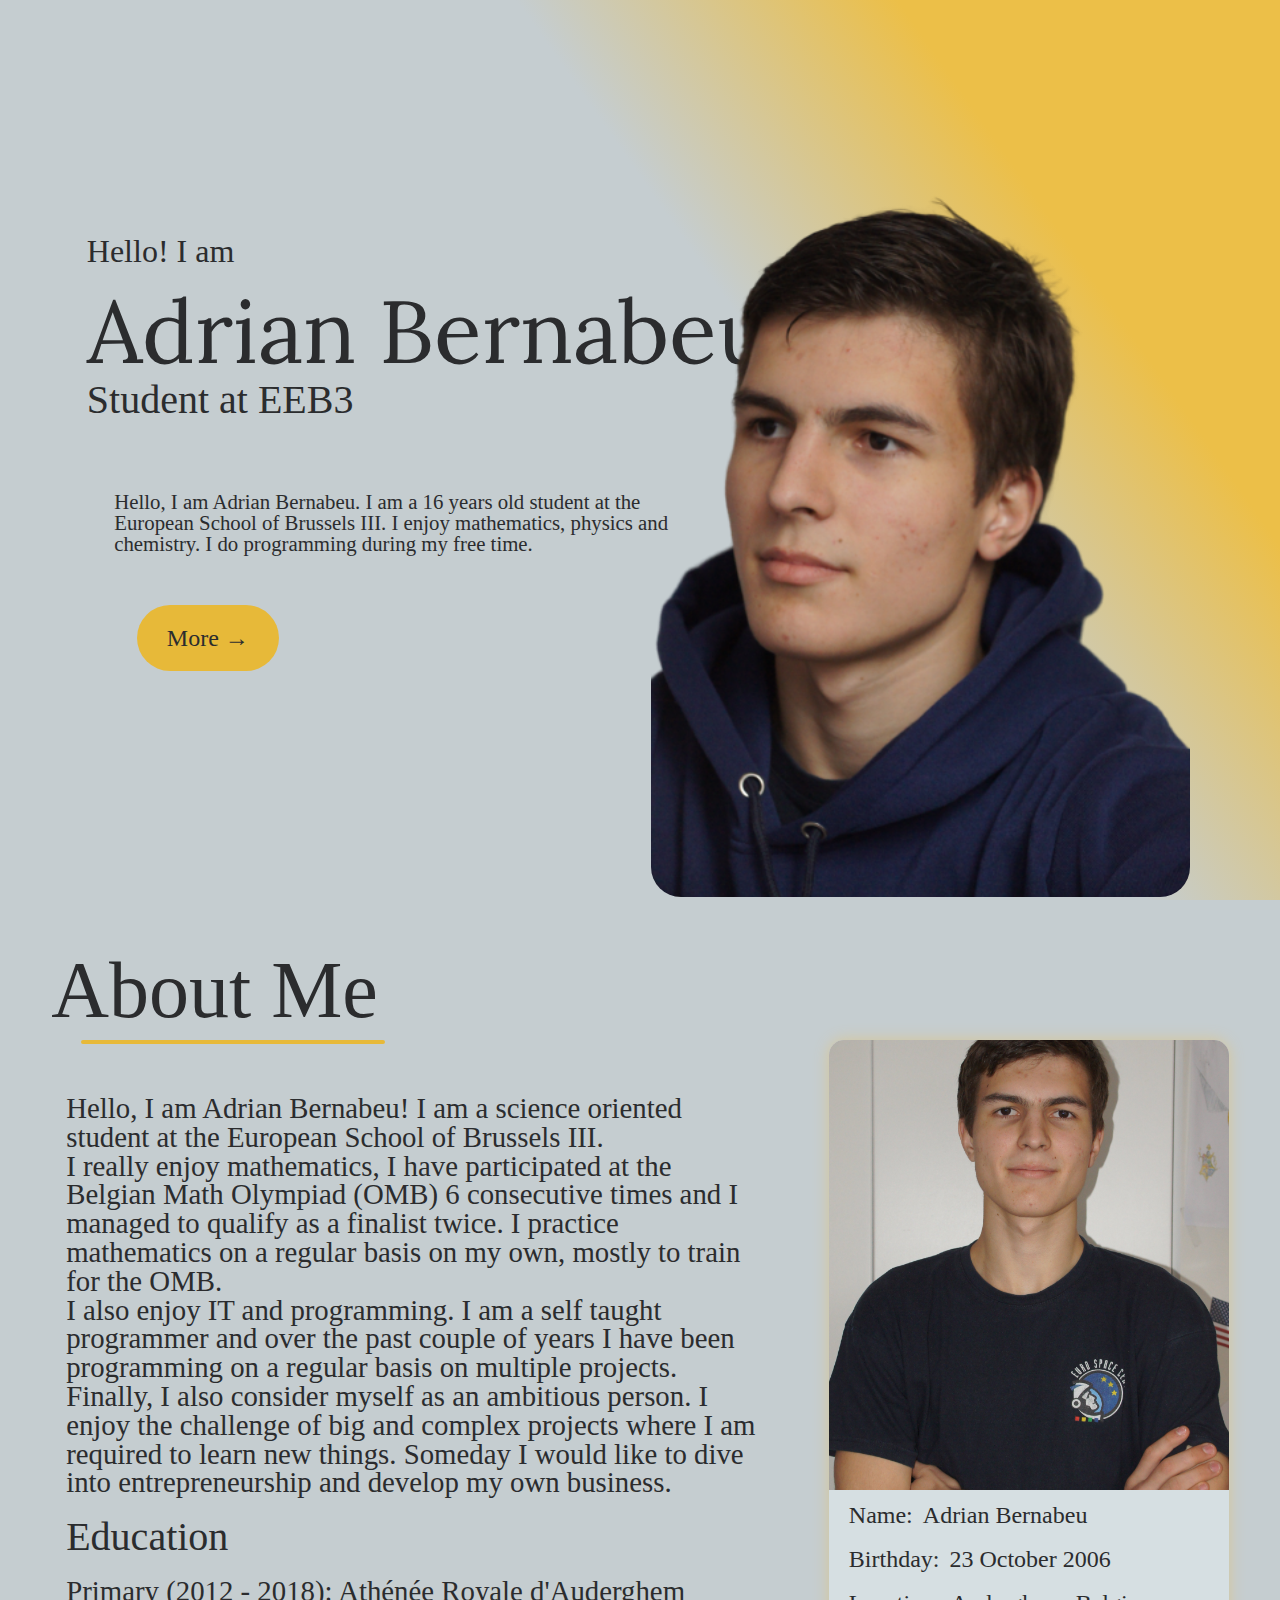
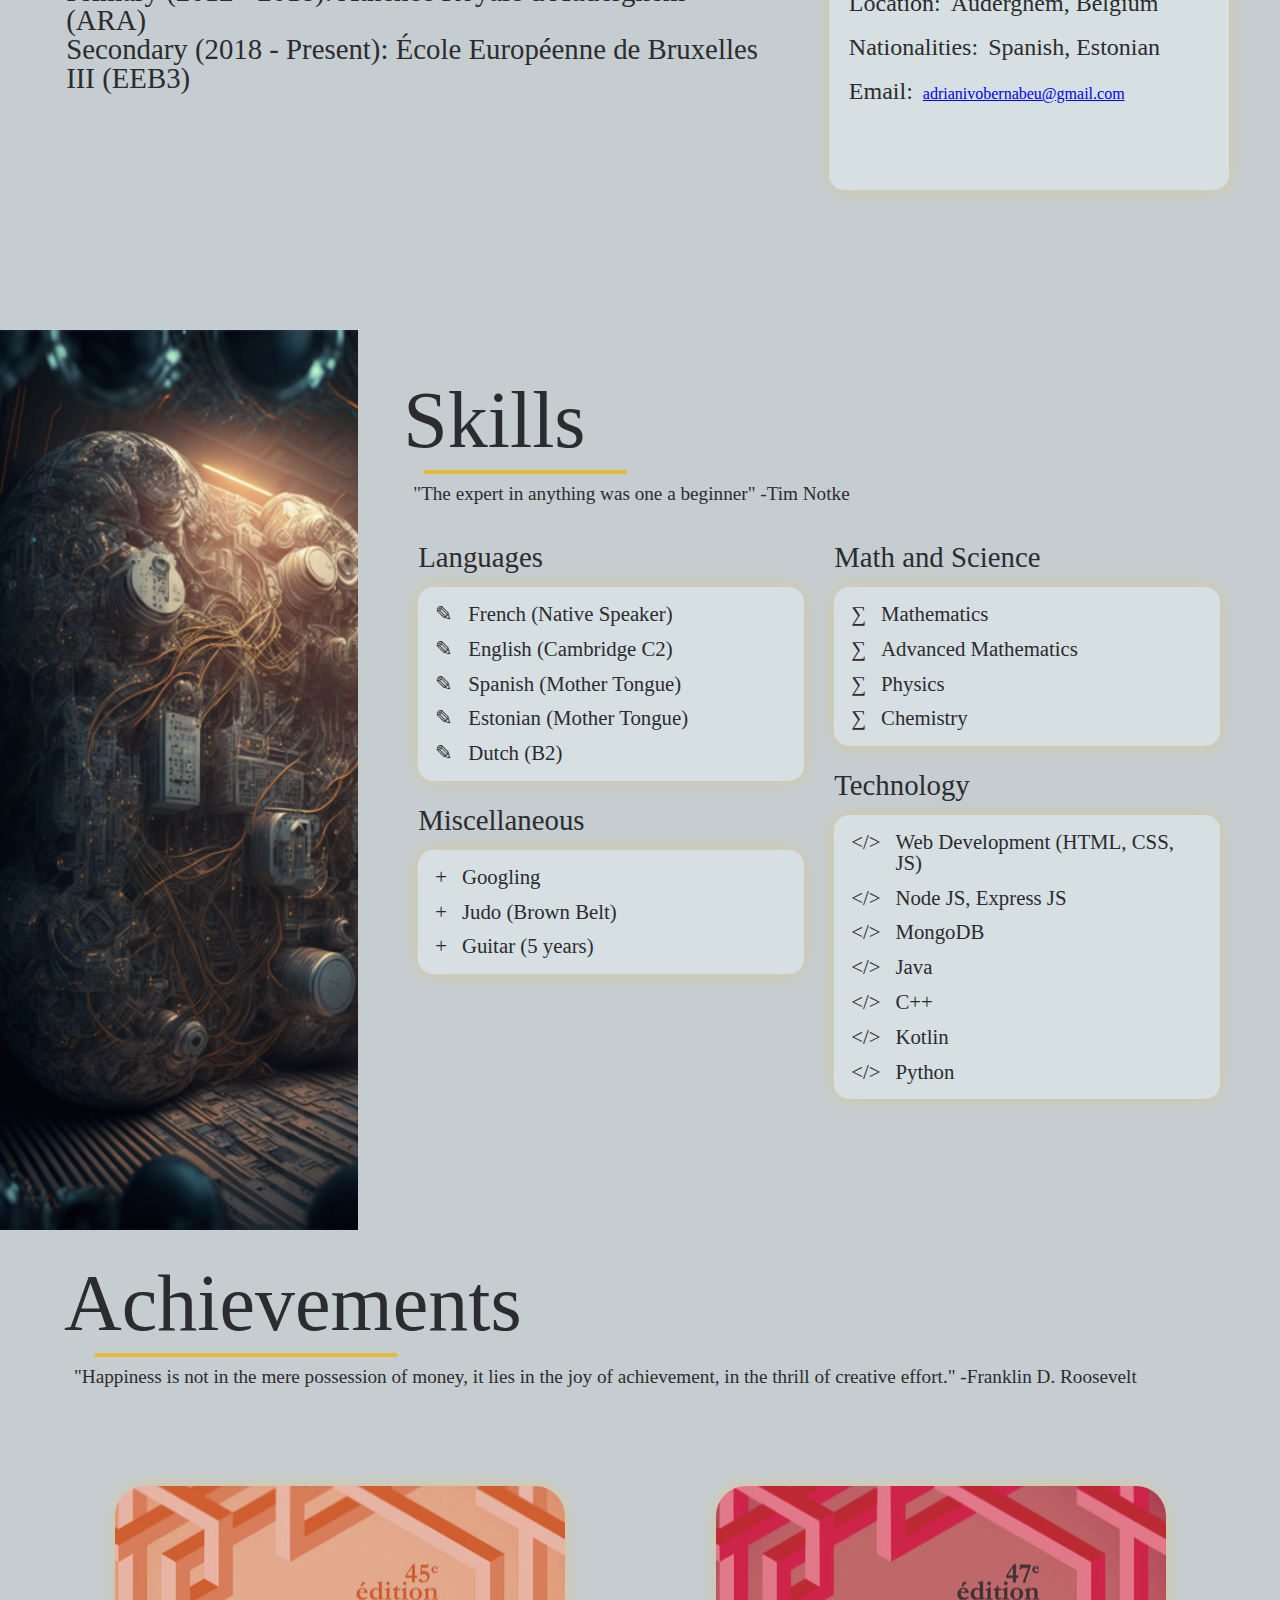
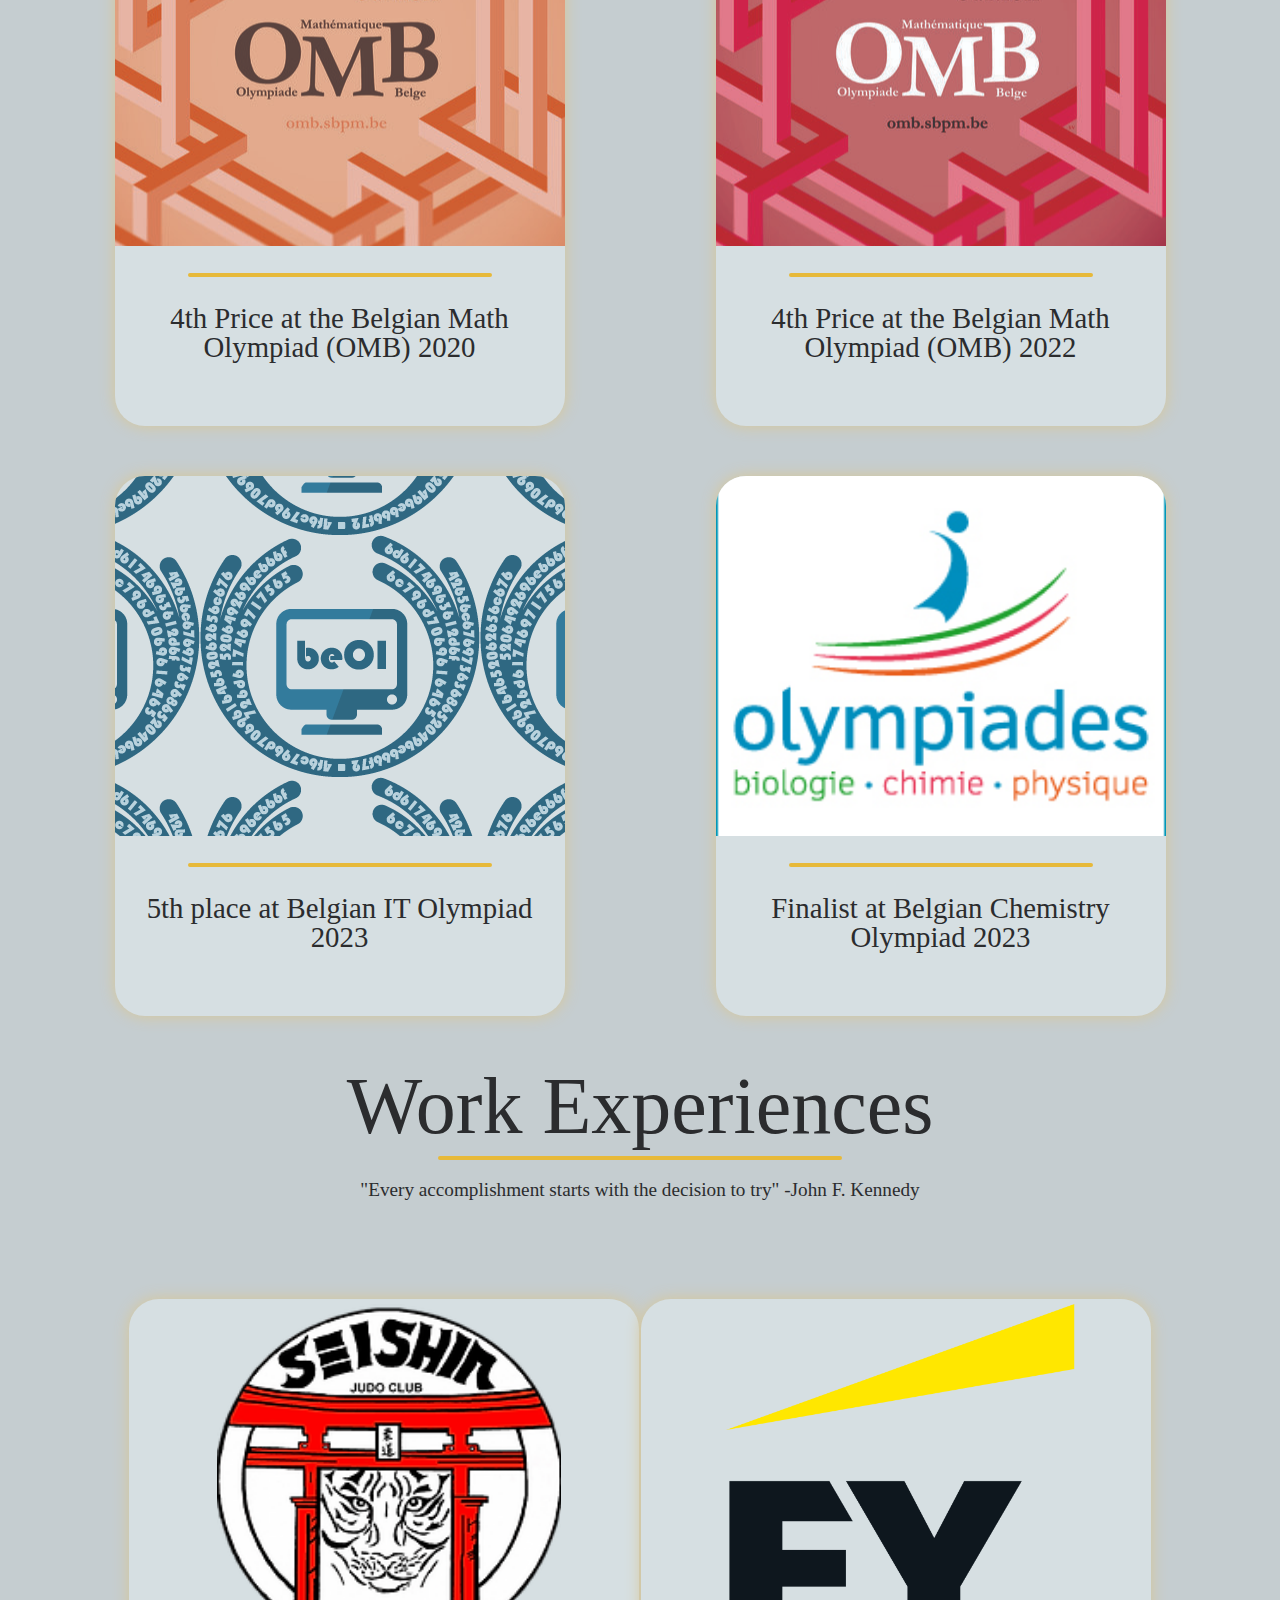
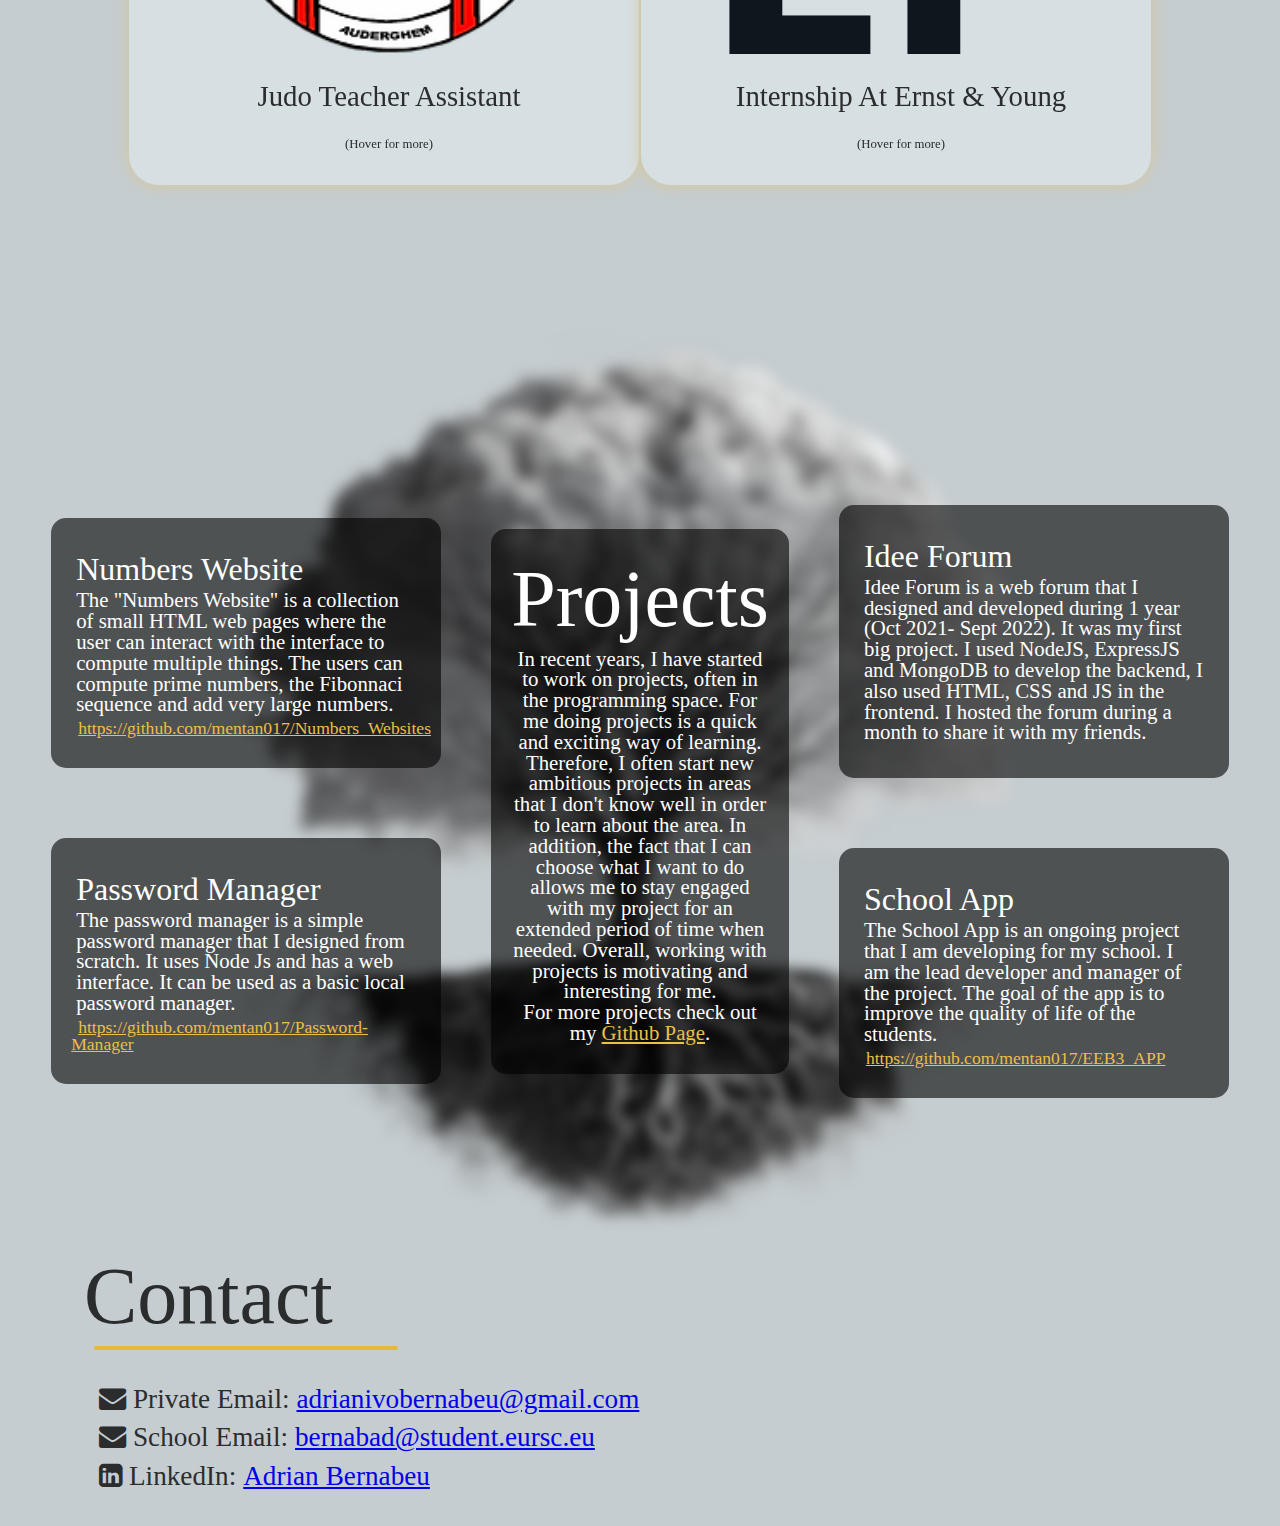
==== commit e69cec18: "Added Technocan to achievement, added Cosup IT membership" ====
--- a/Adrian_Bernabeu/index.html
+++ b/Adrian_Bernabeu/index.html
@@ -102,10 +102,6 @@
                                     <span class="icon">+</span>
                                     <p class="skill-text">Guitar (5 years)</p>
                                 </div>
-                                <div class="skill-element">
-                                    <span class="icon">+</span>
-                                    <p class="skill-text">Midjourney Bot (AI)</p>
-                                </div>
                             </div>
                         </div>
                     </div>
